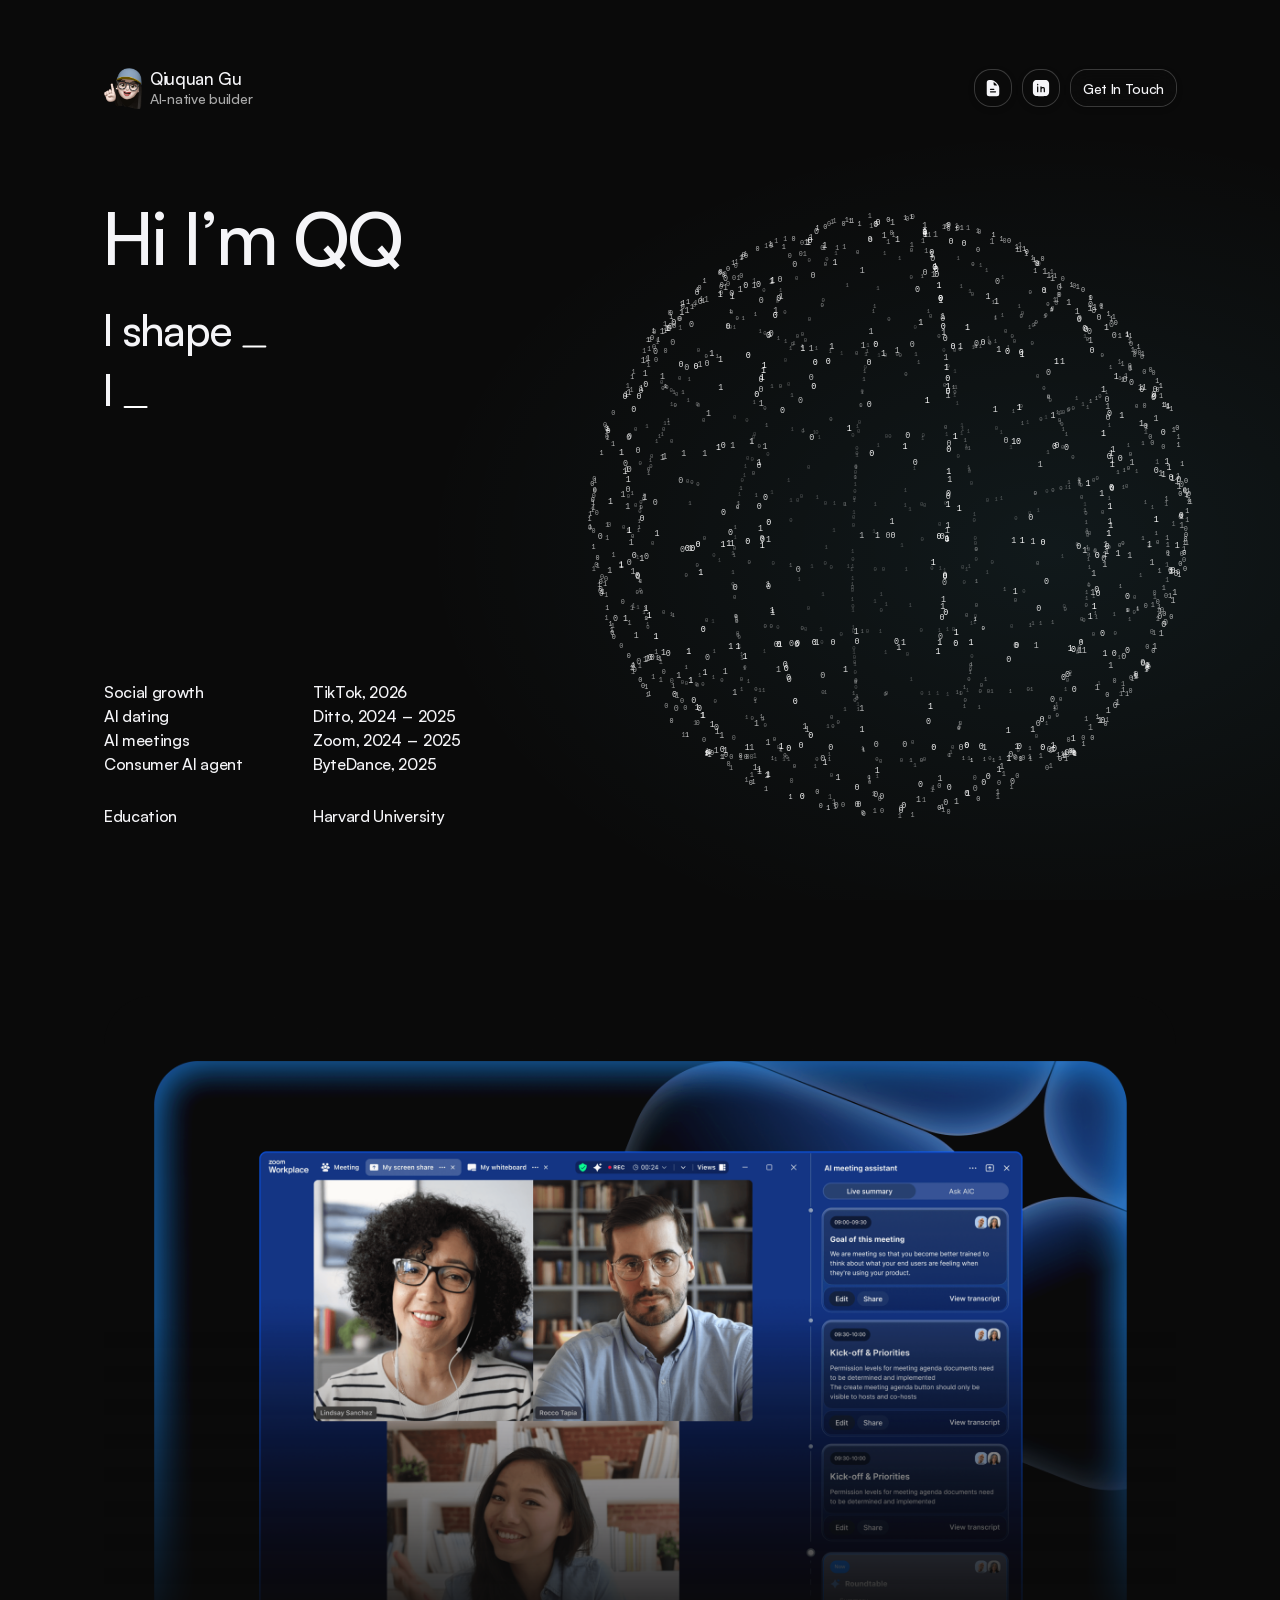
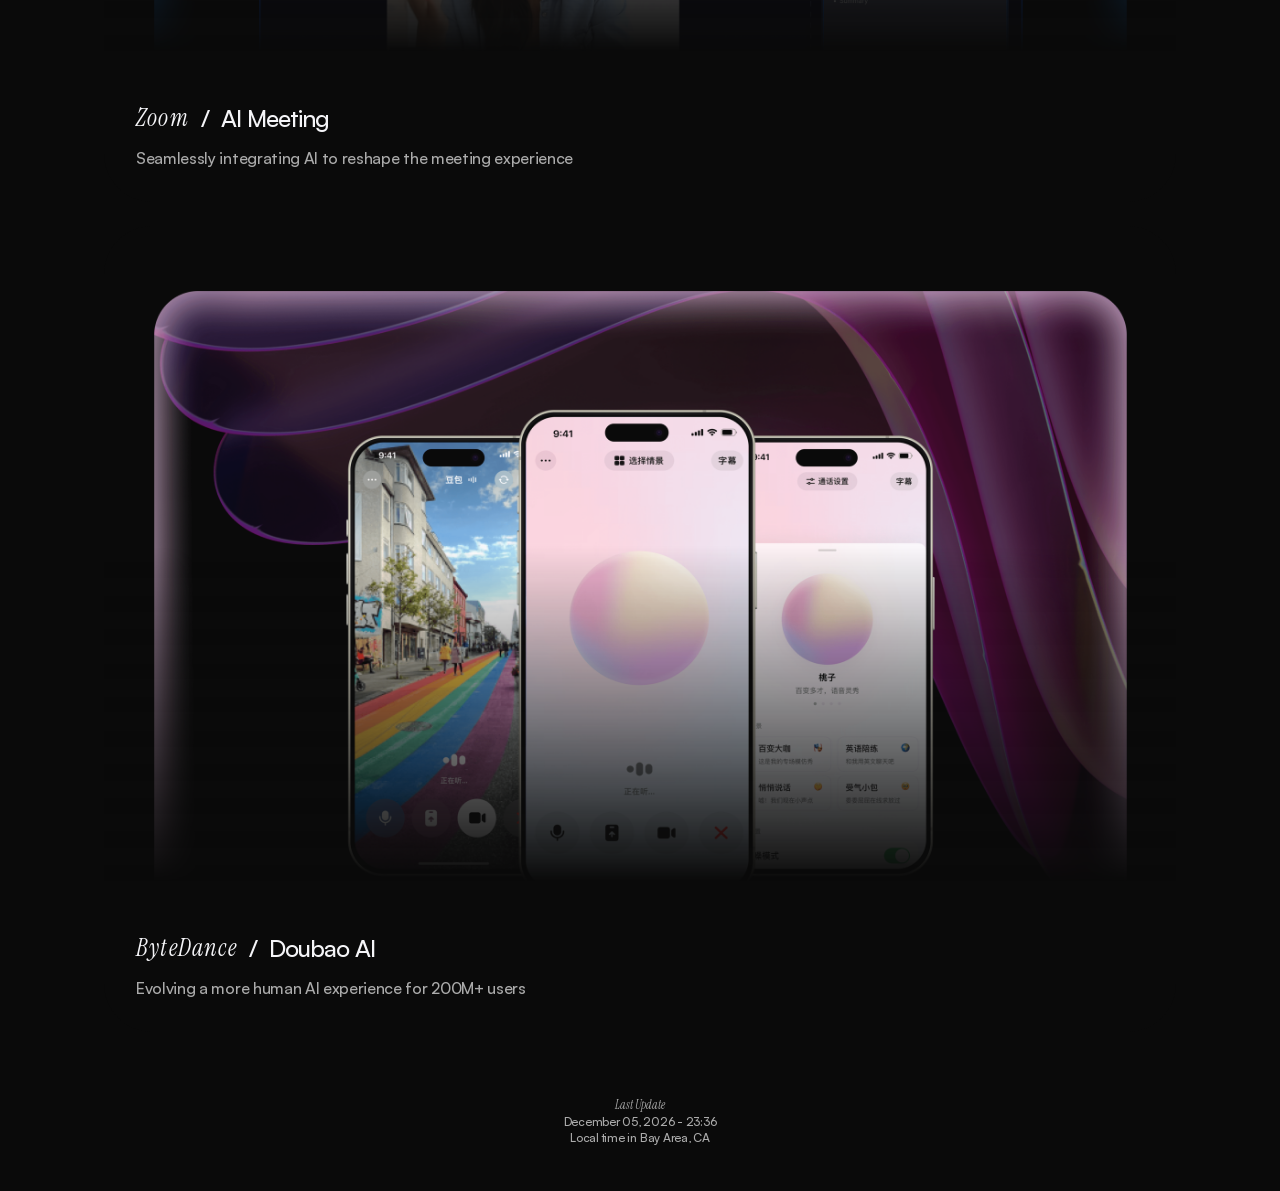
==== qq-site/index.html @ 721def66 "No more clipping of phone/laptop (transparent canvas margin); bigger opening globe Co-Authored-By: C" ====
<!doctype html><html lang="en"><head><title>Qiuquan Gu</title><meta name="description" content="Qiuquan Gu — AI-native builder. I craft the newest AI into daily magic for hundreds of millions."><meta charset="utf-8"><meta name="viewport" content="width=device-width,initial-scale=1"><link rel="icon" href="img/mdKMhH3CBl8XJuPrdQVbPmm9IiA.png"><link rel="apple-touch-icon" href="img/EY8dLnVqoe9I00bJgDA2R6PXsDI.png"><link rel="preconnect" href="https://fonts.googleapis.com"><link rel="preconnect" href="https://fonts.gstatic.com" crossorigin><link href="https://fonts.googleapis.com/css2?family=Instrument+Serif:ital@0;1&display=swap" rel="stylesheet"><link rel="stylesheet" href="style.css"></head>
<body>
<div class="topwrap"><div class="bar topbar"><a class="who" href="index.html" aria-label="Home"><img src="img/qjzRPbwaPRMNQAMFkNFwGqiGV6o.png" alt=""><div><b>Qiuquan Gu</b><span>AI-native builder</span></div></a><div class="btns"><a class="btn" href="https://drive.google.com/file/d/1yN5wLF7jz_wSpwzoeVBxNWKIVXXH-QZU/view?usp=sharing" target="_blank" rel="noopener" aria-label="Resume"><svg viewBox="0 0 24 24"><path d="M7.5 2.25h2.228c1.093 0 2.245.393 3.327.987c1.09.598 2.159 1.428 3.098 2.368s1.767 2.006 2.364 3.092c.591 1.077.983 2.221.983 3.303v6.75a3 3 0 0 1-3 3h-9a3 3 0 0 1-3-3V5.25a3 3 0 0 1 3-3m7.592 4.415a13 13 0 0 0-2.38-1.894q.038.234.038.479V7.5a1.5 1.5 0 0 0 1.5 1.5h2.25q.246 0 .481.038a13 13 0 0 0-1.889-2.373M9 12.75a.75.75 0 0 0 0 1.5h4a.75.75 0 0 0 0-1.5zm0 3a.75.75 0 0 0 0 1.5h6a.75.75 0 0 0 0-1.5z"/></svg></a><a class="btn" href="https://www.linkedin.com/in/qiuquan-gu" target="_blank" rel="noopener" aria-label="LinkedIn"><svg viewBox="0 0 24 24"><path d="M9.367 2.25h5.266c1.092 0 1.958 0 2.655.057c.714.058 1.317.18 1.869.46a4.75 4.75 0 0 1 2.075 2.077c.281.55.403 1.154.461 1.868c.057.697.057 1.563.057 2.655v5.266c0 1.092 0 1.958-.057 2.655c-.058.714-.18 1.317-.46 1.869a4.75 4.75 0 0 1-2.076 2.075c-.552.281-1.155.403-1.869.461c-.697.057-1.563.057-2.655.057H9.367c-1.092 0-1.958 0-2.655-.057c-.714-.058-1.317-.18-1.868-.46a4.75 4.75 0 0 1-2.076-2.076c-.281-.552-.403-1.155-.461-1.869c-.057-.697-.057-1.563-.057-2.655V9.367c0-1.092 0-1.958.057-2.655c.058-.714.18-1.317.46-1.868a4.75 4.75 0 0 1 2.077-2.076c.55-.281 1.154-.403 1.868-.461c.697-.057 1.563-.057 2.655-.057M8.75 7.625a.75.75 0 0 0-1.5 0v.5a.75.75 0 0 0 1.5 0zm0 3.125a.75.75 0 0 0-1.5 0v5.625a.75.75 0 0 0 1.5 0zM12 10a.75.75 0 0 0-.75.75v5.625a.75.75 0 0 0 1.5 0V13.5c0-.377.168-.665.458-.883c.306-.229.743-.367 1.192-.367c.293 0 .435.062.505.11c.066.044.133.12.193.28c.141.374.152.935.152 1.735v2a.75.75 0 0 0 1.5 0v-2.08c0-.686 0-1.523-.248-2.184a2.03 2.03 0 0 0-.756-.994c-.381-.258-.84-.367-1.346-.367c-.56 0-1.14.129-1.65.392v-.392A.75.75 0 0 0 12 10"/></svg></a><a class="btn txt" href="mailto:qiuquan.gu@icloud.com">Get In Touch</a></div></div></div>
<header class="cover" id="top">
  <h1 class="name" id="name" aria-label="Hi I’m QQ. I shape ambiguity. I design with taste. I ship with code.">
    <span class="ln">Hi I’m QQ</span>
    <span class="ln">I shape <span class="ac" data-t="ambiguity" data-l="模糊性|曖昧さ|ambiguïté|모호함|ambigüedad|ambiguità|ambiguidade|belirsizlik|अस्पष्टता"></span></span>
    <span class="ln">I design with <span class="ac" data-t="taste" data-l="品味|センス|goût|취향|gusto|Geschmack|gosto|zevk|रुचि"></span></span>
    <span class="ln">I ship with <span class="ac" data-t="code" data-l="代码|コード|코드|код|código|codice|kod|कोड|โค้ด"></span></span>
  </h1>
  <div class="c-left">
    <div class="cv">
      <div class="cv-k">Social growth</div><a class="row" href="https://www.tiktok.com/" target="_blank" rel="noopener"><span class="mg">TikTok, 2026</span><span class="arrow"><svg viewBox="0 0 24 24"><path d="M7 17 17 7M8 7h9v9"/></svg></span></a>
      <div class="cv-k">AI dating</div><a class="row" href="https://ditt.ai/" target="_blank" rel="noopener"><span class="mg">Ditto, <span class="yr">2024<i>–</i>2025</span></span><span class="arrow"><svg viewBox="0 0 24 24"><path d="M7 17 17 7M8 7h9v9"/></svg></span></a>
      <div class="cv-k">AI meetings</div><a class="row" href="zoom-meeting-lifecycle.html"><span class="mg">Zoom, <span class="yr">2024<i>–</i>2025</span></span><span class="arrow"><svg viewBox="0 0 24 24"><path d="M7 17 17 7M8 7h9v9"/></svg></span></a>
      <div class="cv-k">Consumer AI agent</div><a class="row" href="bytedance-doubao-ai.html"><span class="mg">ByteDance, 2025</span><span class="arrow"><svg viewBox="0 0 24 24"><path d="M7 17 17 7M8 7h9v9"/></svg></span></a>
      <div class="cv-k g">Education</div><a class="row g" href="https://www.harvard.edu/" target="_blank" rel="noopener"><span class="mg">Harvard University</span><span class="arrow"><svg viewBox="0 0 24 24"><path d="M7 17 17 7M8 7h9v9"/></svg></span></a>
    </div>
  </div>
  <div class="c-right bagwrap"><canvas class="bits" id="bits" role="img" aria-label="An open bag drawn from flickering 0s and 1s"></canvas></div>
</header>
<main class="wrap" id="work">

  <a class="proj rv" id="projects" href="zoom-meeting-lifecycle.html"><div class="imgw"><img src="img/cover-zoom.png" alt="Zoom AI Meeting"></div>
    <div class="cap"><div class="title"><span class="serif">Zoom</span><span class="sl">/</span><span class="nm">AI Meeting</span><span class="arrow"><svg viewBox="0 0 24 24"><path d="M7 17 17 7M8 7h9v9"/></svg></span></div><div class="desc">Seamlessly integrating AI to reshape the meeting experience</div></div></a>
  <a class="proj rv" href="bytedance-doubao-ai.html"><div class="imgw"><img src="img/cover-doubao.png" alt="ByteDance Doubao AI"></div>
    <div class="cap"><div class="title"><span class="serif">ByteDance</span><span class="sl">/</span><span class="nm">Doubao AI</span><span class="arrow"><svg viewBox="0 0 24 24"><path d="M7 17 17 7M8 7h9v9"/></svg></span></div><div class="desc">Evolving a more human AI experience for 200M+ users</div></div></a>

  <footer class="stamp"><span class="serif">Last Update</span><span id="ts">October 06, 2026 - 00:00</span><span>Local time in Bay Area, CA</span></footer>
</main>
<script>
(function(){
  var f=new Intl.DateTimeFormat('en-US',{timeZone:'America/Los_Angeles',month:'long',day:'2-digit',year:'numeric',hour:'2-digit',minute:'2-digit',hour12:false});
  function t(){var p={};f.formatToParts(new Date()).forEach(function(x){p[x.type]=x.value});
    document.getElementById('ts').textContent=p.month+' '+p.day+', '+p.year+' - '+(p.hour==='24'?'00':p.hour)+':'+p.minute}
  t();setInterval(t,15000);
  var io=new IntersectionObserver(function(es){es.forEach(function(e){if(e.isIntersecting){e.target.classList.add('in');io.unobserve(e.target)}})},{threshold:.08});
  document.querySelectorAll('.rv').forEach(function(e){io.observe(e)});
})();
</script>
<script>
/* opening: regular text is typed out with a white "_" caret; the three italic words sit in fixed-width slots,
   roll through languages in a cascade (top line first, each on its own rhythm: quick at first, slowing as it nears English) and land
   on English one after another. Nothing around them moves. */
(function(){
  var root=document.getElementById('name');if(!root)return;
  var reduce=matchMedia('(prefers-reduced-motion:reduce)').matches;
  var lines=[].slice.call(root.querySelectorAll('.ln')),seq=[],slots=[],timers=[],raf=0,TOTAL=5000,STEP=500;
  var caret=document.createElement('i');caret.className='caret2';root.appendChild(caret);
  lines.forEach(function(ln){
    [].slice.call(ln.childNodes).forEach(function(n){
      if(n.nodeType===3){
        var f=document.createDocumentFragment();
        n.textContent.split('').forEach(function(c){var s=document.createElement('span');s.className='ch';s.textContent=c;f.appendChild(s);seq.push({k:'ch',el:s,c:c})});
        ln.replaceChild(f,n);
      }else if(n.classList&&n.classList.contains('ac')){
        var aw=document.createElement('span');aw.className='aw';n.appendChild(aw);
        var ph=document.createElement('i');ph.className='caret2 park';root.appendChild(ph);
        var o={k:'ac',el:n,aw:aw,ph:ph,en:n.getAttribute('data-t'),words:n.getAttribute('data-l').split('|')};slots.push(o);seq.push(o);
      }
    });
    seq.push({k:'br'});
  });
  function later(fn,ms){timers.push(setTimeout(fn,ms))}
  /* the slot is as wide as its English word, so the final sentence has normal spacing */
  function sizeSlots(){
    /* nothing sits after a slot on its line, so the slot can be as wide as its widest language: no word needs shrinking */
    root.style.fontSize='';
    function measure(){
      slots.forEach(function(s){
        s.aw.style.transform='none';var m=0;
        [s.en].concat(s.words).forEach(function(w){s.aw.textContent=w;m=Math.max(m,s.aw.scrollWidth)});
        s.aw.textContent=s.en;s.aw.style.opacity=0;s.w=m;s.el.style.width=m+'px';
      });
    }
    measure();
    var worst=0;lines.forEach(function(l){worst=Math.max(worst,l.scrollWidth)});
    if(worst>root.clientWidth){root.style.fontSize=(parseFloat(getComputedStyle(root).fontSize)*root.clientWidth/worst*.98)+'px';measure()}
  }
  /* put each slot's baseline exactly on the baseline of the surrounding text */
  function calibrate(){
    slots.forEach(function(s){
      s.el.style.setProperty('--dy','0px');
      var p1=document.createElement('i'),p2=document.createElement('i');
      [p1,p2].forEach(function(p){p.style.cssText='display:inline-block;width:0;height:0;vertical-align:baseline'});
      s.aw.appendChild(p1);s.el.parentNode.insertBefore(p2,s.el);
      var d=p2.getBoundingClientRect().bottom-p1.getBoundingClientRect().bottom;
      s.el.style.setProperty('--bl',(s.el.getBoundingClientRect().bottom-p1.getBoundingClientRect().bottom)+'px');
      s.aw.removeChild(p1);p2.parentNode.removeChild(p2);
      s.el.style.setProperty('--dy',d+'px');
    });
  }
  function setWord(s,text){
    s.aw.style.transform='none';s.aw.textContent=text;
    var nat=s.aw.scrollWidth,k=Math.min(1,s.w/nat);
    s.aw.style.transform=k<1?'scale('+k+')':'none';
  }
  /* a slot keeps one live word at a time; a swap lifts the new word in from below while the old one drifts up and fades */
  function freshAw(s){
    [].slice.call(s.el.querySelectorAll('.aw')).forEach(function(e){e.remove()});
    var a=document.createElement('span');a.className='aw';s.el.appendChild(a);s.aw=a;return a;
  }
  var EASE='cubic-bezier(.22,1,.36,1)',DIM=.7;
  /* Instrument Serif matches the body font at .97em. Fallback scripts have taller glyphs, so they are drawn a little smaller */
  function scriptScale(t){
    if(/[\u3040-\u30ff\u3400-\u9fff\uac00-\ud7af]/.test(t))return .82;
    if(/[\u0900-\u097f]/.test(t))return .84;
    if(/[\u0e00-\u0e7f]/.test(t))return .84;
    return 1;
  }
  function swap(s,text,gap,final){
    var old=s.aw,nw=document.createElement('span');nw.className='aw';nw.textContent=text;nw.style.fontSize=(.97*scriptScale(text)).toFixed(3)+'em';s.el.appendChild(nw);
    var dur=final?620:Math.max(110,Math.min(320,gap*.85)),tgt=final?1:DIM,rise=final?'.5em':'.38em';
    nw._o=tgt;
    nw.animate([{opacity:0,transform:'translateY('+rise+')',filter:'blur(4px)'},{opacity:tgt,transform:'translateY(0)',filter:'blur(0)'}],{duration:dur,easing:EASE,fill:'forwards'});
    if(old&&old.textContent){
      old.animate([{opacity:old._o||1,transform:'translateY(0)',filter:'blur(0)'},{opacity:0,transform:'translateY(-.38em)',filter:'blur(4px)'}],{duration:dur*.85,easing:EASE,fill:'forwards'}).onfinish=function(){old.remove()};
    }else if(old){old.remove()}
    s.aw=nw;
  }
  /* cascade: each line starts a little after the one above, with its own pace, so the three never tick in unison */
  var CFG=[{off:0,g0:150,g1:540},{off:340,g0:165,g1:570},{off:690,g0:140,g1:610}],NF=8,LAND=620;
  function startCycles(t0){
    slots.forEach(function(s,si){
      s.el.classList.remove('fin');
      var c=CFG[si%CFG.length],t=t0+c.off;
      for(var k=0;k<NF;k++){
        var gap=c.g0+(c.g1-c.g0)*Math.pow(k/(NF-1),1.8);
        later((function(s,w,g){return function(){swap(s,w,g,false)}})(s,s.words[(k+si*3)%s.words.length],gap),t);
        t+=gap;
      }
      later((function(s){return function(){swap(s,s.en,0,true)}})(s),t);
      later((function(s){return function(){s.el.classList.add('fin')}})(s),t+LAND);
    });
  }
  var last=null;
  function place(){
    if(last){
      var r=last.getBoundingClientRect(),b=root.getBoundingClientRect();
      caret.style.opacity=1;
      caret.style.transform='translate('+(r.right-b.left+1)+'px,'+(r.top-b.top+r.height*.80)+'px)';
    }else caret.style.opacity=0;
    raf=requestAnimationFrame(place);
  }
  function park(it){
    if(!last)return;
    var r=last.getBoundingClientRect(),b=root.getBoundingClientRect();
    it.ph.style.transform='translate('+(r.right-b.left+1)+'px,'+(r.top-b.top+r.height*.80)+'px)';
    it.ph.classList.add('show');
    last=null;                                                  /* the moving caret hides: only the parked one stays */
  }
  function reset(){
    timers.forEach(clearTimeout);timers=[];cancelAnimationFrame(raf);last=null;
    seq.forEach(function(it){if(it.k==='ch')it.el.classList.remove('on')});
    slots.forEach(function(s){freshAw(s);s.aw.style.opacity=0;s.el.classList.remove('fin');s.ph.classList.remove('show')});
    caret.style.opacity=0;caret.classList.remove('blink');
  }
  function showAll(){
    seq.forEach(function(it){if(it.k==='ch')it.el.classList.add('on')});
    slots.forEach(function(s){setWord(s,s.en);s.aw.style.opacity=1;s.el.classList.add('fin');s.ph.classList.remove('show')});
  }
  function run(){
    reset();sizeSlots();calibrate();
    if(reduce){showAll();return}
    var t=420;
    seq.forEach(function(it){
      if(it.k==='ch'){
        later((function(it){return function(){it.el.classList.add('on');last=it.el}})(it),t);
        t+=/[,.]/.test(it.c)?120:(it.c===' '?44:46);
      }else if(it.k==='ac'){
        later((function(it){return function(){park(it)}})(it),t);
      }else if(it.k==='br')t+=240;
    });
    raf=requestAnimationFrame(place);
    var tEnd=t-240+30;                                                   /* the pause after the last line is skipped: rolling starts as the last letter lands */
    startCycles(tEnd);
    later(function(){                                                    /* cycling begins: the underscores vanish with it */
      slots.forEach(function(s){s.ph.classList.remove('show')});
      cancelAnimationFrame(raf);caret.classList.remove('blink');caret.style.opacity=0;
    },tEnd);
  }
  var ready=(document.fonts&&document.fonts.ready)?document.fonts.ready:Promise.resolve();
  ready.then(run);
  root.addEventListener('click',run);
  var rt;addEventListener('resize',function(){clearTimeout(rt);rt=setTimeout(function(){
    if(root.querySelector('.ac.fin')||reduce){sizeSlots();calibrate();slots.forEach(function(s){setWord(s,s.en);s.aw.style.opacity=1})}},150)});
})();
/* 0/1 particles: a cube and a tree, morphing into each other through a cloud, forever.
   every number is adjustable from the tuner panel (press T) */
window.BITS=Object.assign({hold:1800,morph:2000,spinCube:140,spinTree:80,size:80,dent:114},window.BITS||{});
(function(){
  var cv=document.getElementById('bits');if(!cv)return;
  var ctx=cv.getContext('2d'),reduce=matchMedia('(prefers-reduced-motion:reduce)').matches;
  var N=1700,padX=0,padY=0,bw=1,bh=1,W=0,H=0,dpr=1,ar=1.2,A,B,C,D,ch,ox,oy,rg,Sp,mx=-999,my=-999,last=0,yaw=0,prev=performance.now(),t0=prev,introDone=false,tIntro=0,spin=0,spin0=0,spinEnd=0,morphInit=false,TB=.42,OM=1.0;
  function rng(seed){return function(){seed|=0;seed=seed+0x6D2B79F5|0;var t=Math.imul(seed^seed>>>15,1|seed);t=t+Math.imul(t^t>>>7,61|t)^t;return((t^t>>>14)>>>0)/4294967296}}
  function build(){
    var r=rng(7),i;A=new Float32Array(N*3);B=new Float32Array(N*3);C=new Float32Array(N*3);D=new Float32Array(N);ch=new Uint8Array(N);ox=new Float32Array(N);oy=new Float32Array(N);
    /* ---- helpers: everything is a list of [x,y,z] points; y is down ---- */
    function rrp(hw,hh,rad,u){            /* a point on the outline of a rounded rectangle, u in 0..1 */
      var w=2*hw-2*rad,h=2*hh-2*rad,q=Math.PI*rad/2,L=2*w+2*h+4*q,d=u*L,x,y,an;
      if(d<w)return [-hw+rad+d,-hh];d-=w;
      if(d<q){an=d/rad;return [hw-rad+Math.sin(an)*rad,-hh+rad-Math.cos(an)*rad]}d-=q;
      if(d<h)return [hw,-hh+rad+d];d-=h;
      if(d<q){an=d/rad;return [hw-rad+Math.cos(an)*rad,hh-rad+Math.sin(an)*rad]}d-=q;
      if(d<w)return [hw-rad-d,hh];d-=w;
      if(d<q){an=d/rad;return [-hw+rad-Math.sin(an)*rad,hh-rad+Math.cos(an)*rad]}d-=q;
      if(d<h)return [-hw,hh-rad-d];d-=h;
      an=d/rad;return [-hw+rad-Math.cos(an)*rad,-hh+rad-Math.sin(an)*rad];
    }
    function mk(){var L=[];return {L:L,
      outline:function(cx,cy,hw,hh,rad,z,n){for(var k=0;k<n;k++){var q=rrp(hw,hh,rad,k/n+(r()-.5)/n*.6);L.push([cx+q[0],cy+q[1],z+(r()-.5)*.006])}},
      fill:function(cx,cy,hw,hh,z,n){for(var k=0;k<n;k++)L.push([cx+(r()*2-1)*hw,cy+(r()*2-1)*hh,z+(r()-.5)*.006])},
      line:function(x0,y0,z0,x1,y1,z1,n){for(var k=0;k<n;k++){var u=k/Math.max(1,n-1)+(r()-.5)*.01;L.push([x0+(x1-x0)*u,y0+(y1-y0)*u,z0+(z1-z0)*u])}},
      ring:function(cx,cy,rad,z,n){for(var k=0;k<n;k++){var an=k/n*6.2832;L.push([cx+Math.cos(an)*rad,cy+Math.sin(an)*rad,z])}}}}
    function pack(L,dst){                  /* exactly N points: trim, or top up by repeating random ones with a little scatter */
      for(var k=0;k<N;k++){var q=L[k<L.length?k:Math.floor(r()*L.length)];var j=k<L.length?0:.012;
        dst[k*3]=q[0]+(r()-.5)*j;dst[k*3+1]=q[1]+(r()-.5)*j;dst[k*3+2]=q[2]+(r()-.5)*j}
    }
    /* ---- phone: slim body, screen with an island, app icons and a home bar; camera module on the back ---- */
    var P=mk(),pw=.44,ph=.98,pt=.05;
    P.outline(0,0,pw,ph,.12,pt,300);P.outline(0,0,pw,ph,.12,-pt,200);
    for(var k0=0;k0<110;k0++){var qq=rrp(pw,ph,.12,r());P.L.push([qq[0],qq[1],(r()*2-1)*pt])}        /* the thin side */
    P.outline(0,0,pw-.035,ph-.035,.09,pt,160);                                                         /* screen edge */
    P.outline(0,-ph+.1,.075,.022,.02,pt,40);                                                           /* island */
    P.line(-.13,ph-.075,pt,.13,ph-.075,pt,36);                                                         /* home bar */
    for(var cx=0;cx<4;cx++)for(var cy=0;cy<5;cy++){P.outline(-.27+cx*.18,-.52+cy*.22,.062,.062,.02,pt,14)}   /* icons */
    P.line(-.34,-ph+.2,pt,-.2,-ph+.2,pt,14);P.line(.2,-ph+.2,pt,.34,-ph+.2,pt,14);                   /* status bar */
    P.fill(0,.02,pw-.05,ph-.12,pt,150);
    P.outline(-.2,-ph+.25,.17,.17,.05,-pt,50);P.ring(-.26,-ph+.18,.06,-pt,22);P.ring(-.26,-ph+.34,.06,-pt,22);P.ring(-.12,-ph+.26,.045,-pt,18);   /* camera module */
    P.ring(0,-.05,.1,-pt,34);P.fill(0,.1,pw-.06,ph-.12,-pt,120);
    pack(P.L,A);
    (function(){var R=-.36,Pt=.3,cR=Math.cos(R),sR=Math.sin(R),cP=Math.cos(Pt),sP=Math.sin(Pt),K=1.07;
      for(var k=0;k<N;k++){var x=A[k*3],y=A[k*3+1],z=A[k*3+2],x1=x*cR-y*sR,y1=x*sR+y*cR,y2=y1*cP-z*sP,z2=y1*sP+z*cP;A[k*3]=x1*K;A[k*3+1]=y2*K;A[k*3+2]=z2*K}})();
    /* ---- laptop: thick deck with a key grid and trackpad, a hinge, and a lid tipped back just past upright (so screen and keys read together) ---- */
    var T=mk(),lw=.78,ld=.54,yb=.30,dT=.05,tl=.5,hs=.92,vy=-Math.cos(tl),vz=-Math.sin(tl),ny=-Math.sin(tl),nz=Math.cos(tl);
    function dk(x,z,y){return [x,(y===undefined?yb:y),z]}
    function scr(u,v,off){off=off||0;return [u,yb+vy*v+ny*off,-ld+vz*v+nz*off]}                         /* u across, v up the lid, off out of the face */
    var q1,k1;
    for(k1=0;k1<220;k1++){q1=rrp(lw,ld,.06,k1/220);T.L.push(dk(q1[0],q1[1]))}                          /* deck top edge */
    for(k1=0;k1<90;k1++){q1=rrp(lw,ld,.06,k1/90);T.L.push(dk(q1[0],q1[1],yb+dT))}                       /* deck bottom edge */
    for(k1=0;k1<70;k1++){q1=rrp(lw,ld,.06,r());T.L.push(dk(q1[0],q1[1],yb+r()*dT))}                     /* deck sides */
    for(k1=0;k1<12;k1++){var an=Math.PI*k1/11;T.L.push(dk(Math.cos(an)*.08,ld-Math.sin(an)*.04))}      /* thumb notch */
    for(k1=0;k1<90;k1++){q1=rrp(lw-.07,.3,.02,k1/90);T.L.push(dk(q1[0],-.1+q1[1]-.0))}                  /* keyboard well */
    var cols=12,pitch=(2*(lw-.12))/(cols-1);
    for(var row=0;row<5;row++)for(var col=0;col<cols;col++){
      var kx=-(lw-.12)+col*pitch,kz=-.34+row*.12,hw=pitch*.4,hz=.04;
      T.L.push(dk(kx-hw,kz-hz),dk(kx+hw,kz-hz),dk(kx+hw,kz+hz),dk(kx-hw,kz+hz));                       /* each key: four corners */
    }
    for(var bk=0;bk<5;bk++){var bx=bk<2?-(lw-.12)+bk*pitch:(bk<3?-.0:(lw-.12)-(4-bk)*pitch),hw2=bk===2?.3:pitch*.4;
      if(bk===2){for(var sp=0;sp<14;sp++){T.L.push(dk(-.3+.6*sp/13,.26-.04),dk(-.3+.6*sp/13,.26+.04))}continue}
      T.L.push(dk(bx-hw2,.26-.04),dk(bx+hw2,.26-.04),dk(bx+hw2,.26+.04),dk(bx-hw2,.26+.04))}
    for(k1=0;k1<40;k1++){q1=rrp(.2,.07,.02,k1/40);T.L.push(dk(q1[0],.4+q1[1]*.8))}                      /* trackpad */
    for(k1=0;k1<40;k1++){T.L.push(dk(-lw*.6+1.2*lw*k1/39,-ld+.01,yb-.012))}                              /* hinge */
    for(k1=0;k1<230;k1++){q1=rrp(lw,hs/2,.05,k1/230);T.L.push(scr(q1[0],hs/2+q1[1]))}                  /* lid edge */
    for(k1=0;k1<140;k1++){q1=rrp(lw-.065,hs/2-.07,.03,k1/140);T.L.push(scr(q1[0],hs/2+q1[1]))}          /* display */
    for(k1=0;k1<70;k1++){q1=rrp(lw,hs/2,.05,r());T.L.push(scr(q1[0],hs/2+q1[1],-r()*.03))}              /* lid thickness */
    T.L.push(scr(0,hs-.035),scr(.012,hs-.035),scr(-.012,hs-.035));                                       /* camera */
    for(var ln=0;ln<8;ln++){var y0=.2+ln*.075,x00=-lw+.15+(ln%3)*.06,len=.28+((ln*53)%7)/7*.5,n0=Math.max(8,Math.round(len*20));
      for(var q0=0;q0<n0;q0++)T.L.push(scr(x00+len*q0/(n0-1),y0))}                                       /* code lines */
    for(k1=0;k1<20;k1++)T.L.push(scr(-lw+.08+(2*lw-.16)*k1/19,hs-.1));                                    /* menu bar */
    for(var dc=0;dc<6;dc++){var dx=-.2+dc*.08;T.L.push(scr(dx-.025,.1),scr(dx+.025,.1),scr(dx+.025,.14),scr(dx-.025,.14))}   /* dock */
    for(k1=0;k1<40;k1++){q1=rrp(.28,.17,.02,k1/40);T.L.push(scr(.3+q1[0]*.8,hs*.52+q1[1]))}              /* a window on the screen */
    for(k1=0;k1<70;k1++)T.L.push(scr((r()*2-1)*(lw-.09),.06+r()*(hs-.18)));
    pack(T.L,B);
    for(var kb=0;kb<N*3;kb++)B[kb]*=1.2;
    /* ---- cloud, used between shapes ---- */
    for(i=0;i<N;i++){var a2=r()*6.283,b2=Math.acos(2*r()-1),r2=.7*Math.cbrt(r());C[i*3]=Math.sin(b2)*Math.cos(a2)*r2;C[i*3+1]=Math.cos(b2)*r2-.05;C[i*3+2]=Math.sin(b2)*Math.sin(a2)*r2;D[i]=r();ch[i]=r()<.5?1:0}
    /* ---- the intro globe: meridians, parallels and a scattered shell; each ball point is paired with the phone point of the same
            height rank, so the ball flattens and stretches into the phone ---- */
    var RB=1.04,PAR=[-.8,-.5333,-.2667,0,.2667,.5333,.8],MER=6.2832/12,G=[];
    for(i=0;i<N;i++){
      var ph0=r()*6.2832,cy0=2*r()-1,rb=RB*(1+(r()-.5)*.012);
      if(i%10<4){ph0=Math.floor(r()*12)*MER}
      else if(i%10<7){cy0=PAR[Math.floor(r()*7)]}
      var sy0=Math.sqrt(Math.max(0,1-cy0*cy0));G.push([rb*sy0*Math.cos(ph0),rb*cy0,rb*sy0*Math.sin(ph0)]);
    }
    var ia=[],ig=[];for(i=0;i<N;i++){ia.push(i);ig.push(i)}
    ia.sort(function(m,n){return (A[m*3+1]*10+A[m*3])-(A[n*3+1]*10+A[n*3])});
    ig.sort(function(m,n){return (G[m][1]*10+G[m][0])-(G[n][1]*10+G[n][0])});
    Sp=new Float32Array(N*3);
    for(i=0;i<N;i++){var gi=ig[i],pi2=ia[i];Sp[pi2*3]=G[gi][0];Sp[pi2*3+1]=G[gi][1];Sp[pi2*3+2]=G[gi][2]}
  }
  function size(){
    dpr=Math.min(2,window.devicePixelRatio||1);W=Math.max(200,cv.clientWidth);H=Math.max(200,cv.clientHeight);
    var cs=getComputedStyle(cv.parentNode);padX=parseFloat(cs.getPropertyValue('--padx'))||0;padY=parseFloat(cs.getPropertyValue('--pady'))||0;
    bw=Math.max(160,W-2*padX);bh=Math.max(160,H-2*padY);ar=bh/bw;
    cv.width=Math.round(W*dpr);cv.height=Math.round(H*dpr);build();render(performance.now());
  }
  function ease(x){return x<.5?2*x*x:1-Math.pow(-2*x+2,2)/2}
  /* where we are in the loop: s = 0 cube, 1 tree, m = morph progress (0 = settled) */
  function phase(now){
    if(reduce)return {from:0,to:0,m:0};
    if(!introDone){
      /* wait for all three italic words on the left to land on English */
      if(document.querySelectorAll('#name .ac.fin').length>=3&&now-t0>1200){introDone=true;tIntro=now}
      else return {intro:true,m:0};
    }
    var B_=window.BITS,HOLD_A=B_.hold,HOLD_B=B_.hold,MORPH=B_.morph;
    if(now<tIntro+MORPH)return {intro:true,m:(now-tIntro)/MORPH};
    var T=HOLD_A+MORPH+HOLD_B+MORPH,e=(now-tIntro-MORPH)%T;
    if(e<HOLD_A)return {from:0,to:0,m:0};
    if(e<HOLD_A+MORPH)return {from:0,to:1,m:(e-HOLD_A)/MORPH};
    if(e<HOLD_A+MORPH+HOLD_B)return {from:1,to:1,m:0};
    return {from:1,to:0,m:(e-HOLD_A-MORPH-HOLD_B)/MORPH};
  }
  var BK=7,SZ=3;
  function render(now){
    var dt=Math.min(.05,(now-prev)/1000);prev=now;var ph=phase(now),m=ph.m,S=bw/2*.98,cx=W/2,cy=H/2,lapW=ph.intro?0:(ph.from===ph.to?(ph.to?1:0):(ph.to?ease(m):1-ease(m))),tilt=.2+.3*lapW,ct=Math.cos(tilt),st=Math.sin(tilt);
    var BQ=window.BITS,vc=BQ.spinCube/100,vt=BQ.spinTree/100,sp=ph.intro?(.9+(vc-.9)*ease(m)):(ph.from===ph.to?(ph.from?vt:vc):vc+(vt-vc)*(ph.to?ease(m):1-ease(m)));
    if(!reduce&&!ph.intro)yaw+=dt*sp;
    var yawE=Math.sin(yaw)*(.95-.72*lapW),cy2=Math.cos(yawE),sy=Math.sin(yawE);
    ctx.setTransform(dpr,0,0,dpr,0,0);ctx.clearRect(0,0,W,H);ctx.textBaseline='middle';ctx.textAlign='center';
    var buckets=[];for(var q=0;q<BK*SZ;q++)buckets.push([]);
    var src=ph.from?B:A,dst=ph.to?B:A,introPhi=0,introBeta=0;
    if(ph.intro){
      if(m<=0){if(!reduce)spin+=dt*OM;introPhi=spin;introBeta=TB;morphInit=false}
      else{
        /* spin slows and lands on a whole turn exactly as the cube forms; the tilt eases to upright */
        if(!morphInit){morphInit=true;spin0=spin;spinEnd=Math.ceil((spin0+OM*(window.BITS.morph/1000)/3)/6.2832)*6.2832}
        introPhi=spin0+(spinEnd-spin0)*(1-Math.pow(1-m,3));introBeta=TB*(1-ease(m));
      }
    }
    function proj(x,y,z,i,isR){
      var cT=ct,sT=st;
      var x1=x*cy2+z*sy,z1=-x*sy+z*cy2,y2=y*cT+z1*sT,z2=-y*sT+z1*cT,f=1/(1-z2*.22),px=cx+x1*f*S,py=cy+y2*f*S;
      /* the pointer pushes particles away, so the shape dents under it */
      var dx=px-mx,dy=py-my,d=Math.hypot(dx,dy),R=80,tx=0,ty=0;
      if(d<R&&d>.01){var k=(1-d/R);k*=k*window.BITS.dent;tx=dx/d*k;ty=dy/d*k}
      if(!isR){ox[i]+=(tx-ox[i])*.18;oy[i]+=(ty-oy[i])*.18;px+=ox[i];py+=oy[i]}else{px+=tx;py+=ty}
      return [px,py,z2,f];
    }
    for(var i=0;i<N;i++){
      var x,y,z,i3=i*3;
      if(ph.intro){
        var v0=0;
        if(m>0){var dly=(Sp[i3+1]/1.04+1)/2;v0=ease(Math.min(1,Math.max(0,m*1.18-.18*dly)))}
        var bx=Sp[i3]+(A[i3]-Sp[i3])*v0,by=Sp[i3+1]+(A[i3+1]-Sp[i3+1])*v0,bz=Sp[i3+2]+(A[i3+2]-Sp[i3+2])*v0;
        var cp=Math.cos(introPhi),sp2=Math.sin(introPhi),bx2=bx*cp+bz*sp2,bz2=-bx*sp2+bz*cp,cb=Math.cos(introBeta),sb=Math.sin(introBeta);
        x=bx2;y=by*cb-bz2*sb;z=by*sb+bz2*cb;
      }
      else if(m<=0||ph.from===ph.to){x=dst[i3];y=dst[i3+1];z=dst[i3+2]}
      else{
        var u=Math.min(1,Math.max(0,(m*1.35-D[i]*.35))),v=ease(u);
        if(v<.5){var w=ease(v*2);x=src[i3]+(C[i3]-src[i3])*w;y=src[i3+1]+(C[i3+1]-src[i3+1])*w;z=src[i3+2]+(C[i3+2]-src[i3+2])*w}
        else{var w2=ease(v*2-1);x=C[i3]+(dst[i3]-C[i3])*w2;y=C[i3+1]+(dst[i3+1]-C[i3+1])*w2;z=C[i3+2]+(dst[i3+2]-C[i3+2])*w2}
        var sw=Math.sin(Math.PI*v)*1.1*(1-D[i]*.5),cs=Math.cos(sw),sn=Math.sin(sw),xx=x*cs+z*sn;z=-x*sn+z*cs;x=xx;
      }
      var P=proj(x,y,z,i,false);
      if(P[0]<-6||P[0]>W+6||P[1]<-6||P[1]>H+6)continue;
      if(!reduce&&Math.random()<.04)ch[i]^=1;
      var depth=Math.min(1,Math.max(0,(P[2]+1)/2)),a=.28+.72*depth;a*=.65+.35*Math.random();
      if(!reduce&&Math.random()<.004)a=1;
      var ai=Math.min(BK-1,Math.floor(a*BK)),si=P[3]<.95?0:(P[3]<1.1?1:2);
      buckets[si*BK+ai].push(P[0],P[1],ch[i]);
    }
    var sizes=[7,8.5,10.5].map(function(z){return z*window.BITS.size/100});
    for(var si2=0;si2<SZ;si2++){
      ctx.font='500 '+sizes[si2]+'px ui-monospace,SFMono-Regular,Menlo,Consolas,monospace';
      for(var q2=0;q2<BK;q2++){var arr=buckets[si2*BK+q2];if(!arr.length)continue;
        ctx.fillStyle='rgba(255,255,255,'+((q2+1)/BK).toFixed(2)+')';
        for(var n=0;n<arr.length;n+=3)ctx.fillText(arr[n+2],arr[n],arr[n+1]);}
    }
  }
  function frame(now){if(now-last>30){last=now;render(now)}requestAnimationFrame(frame)}
  cv.parentNode.addEventListener('pointermove',function(e){var r=cv.getBoundingClientRect();mx=e.clientX-r.left;my=e.clientY-r.top});
  cv.parentNode.addEventListener('pointerleave',function(){mx=my=-999});
  var rt;new ResizeObserver(function(){clearTimeout(rt);rt=setTimeout(size,80)}).observe(cv);
  size();if(!reduce)requestAnimationFrame(frame);
})();
</script>
<script>try{history.scrollRestoration="manual"}catch(e){}</script><!-- tuner: press T (or add #tune to the address). remove this block before launch -->
<script>
(function(){
  var SPEC=[
    ['Phone and laptop','BITS',[['hold','Hold each shape','ms',800,8000,100],['morph','Change time','ms',600,5000,100],['spinCube','Phone sway speed','',0,150,5],['spinTree','Laptop sway speed','',0,150,5],['size','Digit size','%',60,180,5],['dent','Pointer dent','px',0,120,2]]]
  ];
  var DEF=JSON.parse(JSON.stringify({BITS:window.BITS}));
  var panel=null;
  function css(){var st=document.createElement('style');st.textContent=
    '.tuner{position:fixed;right:12px;bottom:12px;width:290px;max-height:82vh;overflow:auto;z-index:100;background:rgba(14,14,17,.94);-webkit-backdrop-filter:blur(14px);backdrop-filter:blur(14px);border:1px solid rgba(255,255,255,.14);border-radius:16px;padding:14px 16px 16px;font:500 13px/1.4 Satoshi,system-ui,sans-serif;color:#f5f5f8}'+
    '.tuner h3{font-size:11px;letter-spacing:.08em;text-transform:uppercase;color:#9a9a9a;font-weight:500;margin:14px 0 6px}.tuner h3:first-of-type{margin-top:6px}'+
    '.tuner .tr{display:grid;grid-template-columns:96px 1fr 56px;gap:8px;align-items:center;margin:6px 0}.tuner .tr label{color:#9a9a9a}.tuner .tr output{text-align:right;font-size:12px}.tuner input[type=range]{width:100%}'+
    '.tuner .tb{display:flex;gap:8px;align-items:center;justify-content:space-between}.tuner button{font:inherit;color:#f5f5f8;background:#1c1c20;border:1px solid rgba(255,255,255,.16);border-radius:10px;padding:6px 11px;cursor:pointer}.tuner button:hover{border-color:rgba(255,255,255,.4)}'+
    '.tuner textarea{width:100%;height:96px;margin-top:10px;background:#0a0a0a;color:#bfe;border:1px solid rgba(255,255,255,.12);border-radius:8px;padding:8px;font:11px/1.4 ui-monospace,Menlo,monospace;resize:vertical}'+
    '@media(max-width:600px){.tuner{left:12px;width:auto}}';document.head.appendChild(st)}
  function dump(){var o={BITS:window.BITS};var t=panel.querySelector('textarea');t.value=JSON.stringify(o,null,1)}
  function build(){
    css();panel=document.createElement('div');panel.className='tuner';
    var h='<div class="tb"><b>Tuner</b><span><button data-a="reset">Reset</button> <button data-a="close">Close</button></span></div>';
    SPEC.forEach(function(g){h+='<h3>'+g[0]+'</h3>';g[2].forEach(function(r){
      h+='<div class="tr"><label>'+r[1]+'</label><input type="range" data-g="'+g[1]+'" data-k="'+r[0]+'" min="'+r[3]+'" max="'+r[4]+'" step="'+r[5]+'"><output data-u="'+r[2]+'"></output></div>'})});
    h+='<div class="tb" style="margin-top:12px"><button data-a="copy">Copy settings</button><span style="color:#9a9a9a;font-size:12px">press T to hide</span></div><textarea readonly></textarea>';
    panel.innerHTML=h;document.body.appendChild(panel);
    function show(inp){var v=window[inp.dataset.g][inp.dataset.k];inp.value=v;var o=inp.parentNode.querySelector('output');o.textContent=v+o.dataset.u}
    [].forEach.call(panel.querySelectorAll('input[type=range]'),function(inp){show(inp);inp.addEventListener('input',function(){window[inp.dataset.g][inp.dataset.k]=parseFloat(inp.value);show(inp);dump()})});
    panel.addEventListener('click',function(e){var a=e.target.dataset&&e.target.dataset.a;if(!a)return;
      if(a==='close')toggle(false);
      if(a==='reset'){Object.keys(DEF).forEach(function(g){Object.assign(window[g],DEF[g])});[].forEach.call(panel.querySelectorAll('input[type=range]'),show);dump()}
      if(a==='copy'){var t=panel.querySelector('textarea');t.select();try{(navigator.clipboard?navigator.clipboard.writeText(t.value):Promise.reject()).then(function(){e.target.textContent='Copied ✓'},function(){document.execCommand('copy');e.target.textContent='Copied ✓'})}catch(x){document.execCommand('copy');e.target.textContent='Copied ✓'}setTimeout(function(){e.target.textContent='Copy settings'},1500)}});
    dump();
  }
  function toggle(on){if(!panel){if(on===false)return;build();return}panel.style.display=(on===undefined?panel.style.display==='none':on)?'':'none'}
  addEventListener('keydown',function(e){if(e.key!=='t'&&e.key!=='T')return;if(e.metaKey||e.ctrlKey||e.altKey)return;var tg=e.target&&e.target.tagName;if(tg==='INPUT'||tg==='TEXTAREA'||tg==='SELECT')return;toggle()});
  if(location.hash==='#tune')build();
})();
</script>
</body></html>
---- qq-site/style.css ----
@property --m1{syntax:"<percentage>";inherits:false;initial-value:38%}
@property --m2{syntax:"<percentage>";inherits:false;initial-value:78%}
@font-face{font-family:"Satoshi";src:url(fonts/satoshi-500.woff2) format("woff2");font-weight:400 600;font-display:swap}
@font-face{font-family:"Satoshi";src:url(fonts/satoshi-700.woff2) format("woff2");font-weight:700;font-display:swap}
:root{--bg:#0a0a0a;--card:#0d0d0d;--text:#f5f5f8;--muted:#ababab;--dim:#999;--line:rgba(255,255,255,.1);
--sans:"Satoshi",system-ui,-apple-system,sans-serif;--serif:"Instrument Serif",Georgia,serif}
*{box-sizing:border-box;margin:0;padding:0}
html{background:var(--bg);-webkit-font-smoothing:antialiased}
body{background:var(--bg);color:var(--text);font-family:var(--sans);font-weight:500;font-size:16px;line-height:1.5;letter-spacing:-.02em;min-height:100vh}
a{color:inherit;text-decoration:none}
img,video{display:block;max-width:100%}
.serif{font-family:var(--serif);font-style:italic;font-weight:400;letter-spacing:normal}

/* ---------- home ---------- */
.wrap{max-width:1072px;margin:0 auto;padding:64px 0 0}
.hero{display:grid;grid-template-columns:707fr 341fr;gap:24px;align-items:start}
.card{background:var(--card);border-radius:48px;border:1px solid rgba(255,255,255,.07);position:relative;overflow:hidden}
.intro{padding:48px;height:357px}
.top{display:flex;align-items:center;justify-content:space-between;height:40px}
.who{display:flex;align-items:center;gap:8px}
.who img{width:38px;height:auto}
.who b{display:block;font-weight:500;font-size:17px;line-height:18.7px;letter-spacing:-.02em}
.who span{display:block;font-size:14px;line-height:15.4px;color:var(--muted);letter-spacing:-.02em;margin-top:2px}
.btns{display:flex;gap:12px}
.btn{height:36px;min-width:36px;border-radius:12px;border:0;display:flex;align-items:center;justify-content:center;font-size:14px;padding:0;
box-shadow:0 4px 10px -2px rgba(0,0,0,.1),0 2px 2px -1px rgba(0,0,0,.1),0 0 0 1px rgba(255,255,255,.1);transition:box-shadow .35s cubic-bezier(.3,.7,.3,1)}
.btn.txt{padding:0 12px;width:103px;border-radius:10px;background:rgba(13,13,13,.5);-webkit-backdrop-filter:blur(10px);backdrop-filter:blur(10px)}
.btn:hover{box-shadow:0 4px 10px -2px rgba(0,0,0,.05),0 2px 2px -1px rgba(0,0,0,.1),0 0 0 4px rgba(255,255,255,.1)}
.btn svg{width:20px;height:20px;fill:var(--text)}
h1{font-weight:500;font-size:42px;line-height:46.2px;letter-spacing:-.04em;margin-top:33px}
h1 .serif{font-size:42px}
.sub{color:var(--muted);margin-top:23px;line-height:24px}
.me{height:329px;display:flex;align-items:center;justify-content:center;background:linear-gradient(155deg,#242424 0%,#141414 35%,#0b0b0b 70%)}
.me img{width:187px;position:relative;z-index:2}
.star{position:absolute;height:1px;width:140px;background:linear-gradient(90deg,transparent,#fff);transform:rotate(25deg);transform-origin:right center;opacity:0;animation:shoot 6s linear infinite;z-index:1}
.star:after{content:"";position:absolute;right:0;top:-1px;width:3px;height:3px;border-radius:50%;background:#fff;box-shadow:0 0 6px 2px rgba(255,255,255,.6)}
.s1{left:8%;top:12%;animation-delay:.5s}.s2{left:30%;top:2%;animation-delay:3s;width:90px}.s3{left:2%;top:46%;animation-delay:4.6s;width:110px}
@keyframes shoot{0%{opacity:0;transform:translate(-40px,-18px) rotate(25deg)}8%{opacity:.9}30%{opacity:0;transform:translate(120px,56px) rotate(25deg)}100%{opacity:0}}

.work{display:grid;grid-template-columns:289px 1fr;margin-top:32px}
.work .col{padding:24px 24px}
.work .col:first-child{padding-left:48px}
.work .lbl{color:var(--muted);line-height:24px;margin-bottom:16px}
.logos{display:flex;gap:24px;flex-wrap:wrap}
.logos a{height:36px;border-radius:12px;display:block;border:1px solid var(--line);overflow:visible;transition:box-shadow .35s cubic-bezier(.3,.7,.3,1)}
.logos a:hover{box-shadow:0 4px 10px -2px rgba(0,0,0,.25),0 2px 2px -1px rgba(0,0,0,.25),0 0 0 2px rgba(255,255,255,.1)}
.logos img{height:100%;width:auto;border-radius:11px}

.proj{display:block;margin-top:32px;border-radius:48px;overflow:hidden;position:relative;aspect-ratio:1072/806;background:#000}
.proj+.proj{margin-top:24px}
.proj{background:var(--card)}
.imgw{position:absolute;left:0;top:0;width:100%;height:104.4%;-webkit-mask-image:linear-gradient(#000 var(--m1),rgba(0,0,0,0) var(--m2));mask-image:linear-gradient(#000 var(--m1),rgba(0,0,0,0) var(--m2));transition:transform .6s cubic-bezier(.3,.7,.3,1),--m1 .6s cubic-bezier(.3,.7,.3,1),--m2 .6s cubic-bezier(.3,.7,.3,1);will-change:transform}
.imgw img{width:100%;height:100%;object-fit:cover}
.proj:hover .imgw{transform:scale(1.07);--m1:38%;--m2:82%}
.proj .cap{position:absolute;left:32px;right:32px;bottom:32px}
.title{display:flex;align-items:center;gap:12px;font-size:24px;line-height:26.4px;margin-bottom:9px}
.title .serif{font-size:24px;letter-spacing:.05em}
.title .sl{letter-spacing:-.04em}
.title .nm{letter-spacing:-.04em}
.arrow{width:28px;height:28px;display:flex;align-items:center;justify-content:center;opacity:0;transition:opacity .35s ease}
.arrow svg{width:20px;height:20px;fill:none;stroke:#fff;stroke-width:2;stroke-linecap:round;stroke-linejoin:round}
.proj:hover .arrow{opacity:1}
.desc{color:var(--muted);line-height:24px}

footer.stamp{text-align:center;padding:64px 0 44px;font-size:12px;line-height:16.8px;color:var(--muted);letter-spacing:-.02em}
footer.stamp .serif{font-size:12px;line-height:18px;display:block}
footer.stamp span{display:block}

/* ---------- detail pages ---------- */
.back{position:fixed;z-index:50;left:max(24px,calc(50% - 576px));top:61px;display:flex;align-items:center;gap:4px;font-size:16px;line-height:28px}
.back{gap:0;transition:opacity .3s ease}
.back svg{flex:none;order:1;width:0;height:1.43em;margin-left:0;fill:none;stroke:var(--text);stroke-width:2;stroke-linecap:round;stroke-linejoin:round;opacity:0;overflow:hidden;transition:width .3s ease,margin-left .3s ease,opacity .3s ease}
.back span{color:rgba(245,245,248,.5);transition:color .3s ease}
.back.ov:not(:hover){opacity:0}
.back:hover svg{width:1.43em;margin-left:.5em;opacity:1}
.back:hover span{color:var(--text)}
.d{position:relative;max-width:1200px;margin:0 auto;padding:0 24px}
.d-hero{padding-top:138px}
.d-hero img{width:100%;max-width:1016px;margin:0 auto}
.d-title{margin-top:63px;font-size:48px;line-height:50.4px;letter-spacing:-.04em;display:flex;gap:12px;align-items:baseline;flex-wrap:wrap}
.d-title .serif{font-size:47px;line-height:49px;letter-spacing:.02em}
.lead{margin-top:48px;font-size:24px;line-height:36px;color:var(--muted)}
.hl{font-family:var(--serif);font-style:italic;font-weight:400;color:var(--text);letter-spacing:normal}
.lead b,.p b{font-weight:700}
.lead b.w,.p b.w{color:var(--text)}
.meta{display:flex;gap:90px;margin-top:40px;line-height:28px}
.meta>div{display:flex;gap:16px}
.meta .k{color:var(--dim)}
.meta .v{color:var(--text)}
.sec{display:grid;grid-template-columns:96px 1fr;gap:0;margin-top:96px}
.sec .k{color:var(--dim);line-height:28px}
.sec h2{font-weight:500;font-size:32px;line-height:40px;letter-spacing:-.04em}
.sec h2 b{font-weight:700}
.p{font-size:24px;line-height:36px;color:var(--muted);margin-top:24px}
.p+.p{margin-top:24px}
.media{margin-top:96px}
.media video,.media img{width:100%;height:auto;border-radius:0}
.feat{display:grid;grid-template-columns:1fr 1fr;gap:48px;align-items:center;margin-top:96px}
.feat.rev .t{order:2}
.feat .t{max-width:430px}
.feat .t .serif{font-size:32px;line-height:40px;display:block;color:var(--text)}
.feat .t h3{font-weight:500;font-size:32px;line-height:40px;letter-spacing:-.04em}
.feat .t .p{margin-top:24px}
.feat video,.feat img{width:100%;height:auto}
.stack{position:relative;width:min(500px,100%);margin-top:48px;min-width:0}
.stack ul{position:relative;display:block;width:100%;height:0;padding:0 0 56.2% 0;margin:0;list-style:none}
.stack li{position:absolute;top:0;right:0;bottom:0;left:0;height:100%;border-radius:14px;overflow:hidden;transform-origin:50% 0;
transform:translateY(calc(var(--k,0)*-5%)) scale(calc(1 - var(--k,0)*.06));
transition:transform .45s cubic-bezier(.3,.7,.3,1);box-shadow:0 8px 24px rgba(0,0,0,.45);touch-action:pan-y;user-select:none;-webkit-user-select:none}
.stack li.top{cursor:grab}
.stack li.top.grab{cursor:grabbing;box-shadow:0 14px 34px rgba(0,0,0,.6)}
.stack li img{display:block;width:100%;height:100%;object-fit:cover;pointer-events:none}
.pair{display:grid;grid-template-columns:500px 1fr;gap:48px;align-items:center;margin-top:96px}
.fade{position:relative;aspect-ratio:800/548;max-width:800px;margin:96px auto 0}
.fade img{position:absolute;inset:0;width:100%;height:100%}
.fade img+img{opacity:1;transition:opacity .4s cubic-bezier(.4,0,.2,1)}
.fade:hover img+img,.fade.on img+img{opacity:0}
.phone{max-width:221px;margin:0 auto}
.phone video{width:100%;border-radius:0}
.bar{margin:160px auto 64px;max-width:1072px;min-height:135px;padding:24px 48px;display:flex;align-items:center;justify-content:space-between;gap:24px;background:var(--card);border:1px solid rgba(255,255,255,.07);border-radius:48px}
.bar .bl{display:flex;align-items:center;gap:32px;flex-wrap:wrap}
.bar .who img{width:38px}
.bar .btn.txt{width:auto}
.bar .nx{height:36px;padding:0 .9em 0 1.07em;gap:.5em;border-radius:12px;display:flex;align-items:center;font-size:14px;box-shadow:0 4px 10px -2px rgba(0,0,0,.1),0 2px 2px -1px rgba(0,0,0,.1),0 0 0 1px rgba(255,255,255,.1);transition:box-shadow .35s cubic-bezier(.3,.7,.3,1)}
.bar .nx:hover{box-shadow:0 4px 10px -2px rgba(0,0,0,.05),0 2px 2px -1px rgba(0,0,0,.1),0 0 0 4px rgba(255,255,255,.1)}

.d-foot{text-align:center;color:var(--muted);font-size:12px;padding:32px 0 48px}

/* reveal */
.rv{opacity:0;transform:translateY(24px);transition:opacity .8s ease,transform .8s cubic-bezier(.2,.7,.2,1)}
.rv.in{opacity:1;transform:none}
@media (prefers-reduced-motion:reduce){.rv{opacity:1;transform:none;transition:none}.star{display:none}}

/* ---------- responsive ---------- */
@media (max-width:1140px){
.wrap{padding:64px 36px 0}
.hero{grid-template-columns:1fr}
.intro{height:auto}
.me{height:auto;aspect-ratio:1/1;max-height:520px}
.me img{width:min(36%,260px)}
.work{grid-template-columns:1fr}
.work .col:first-child{padding-left:48px}
.proj .cap{left:24px;bottom:24px}
}
@media (max-width:720px){
.wrap{padding:48px 16px 0}
.card,.proj{border-radius:36px}
.intro{padding:32px 24px}
.top{flex-wrap:wrap;height:auto;gap:16px}
h1{font-size:32px;line-height:36px;margin-top:32px}h1 .serif{font-size:32px}
.work .col,.work .col:first-child{padding:24px}
.logos{gap:12px}
.d-title{font-size:32px;line-height:36px}.d-title .serif{font-size:32px;line-height:36px}
.lead,.p{font-size:18px;line-height:28px}
.sec{grid-template-columns:1fr;gap:12px;margin-top:64px}
.sec h2,.feat .t h3,.feat .t .serif{font-size:24px;line-height:30px}
.meta{flex-direction:column;gap:8px}
.feat,.pair{grid-template-columns:1fr;gap:24px;margin-top:64px}
.feat.rev .t{order:0}
.media{margin-top:64px}
.bar{flex-wrap:wrap}
.back{left:24px}
}

/* radii */
.d-hero img{border-radius:20px}
.media video,.media img{border-radius:20px}
.feat video{border-radius:20px}
.feat video.r30,.phone video,.media img.r30{border-radius:30px}
.d-hero img.r50{border-radius:50px}

/* ================= cover ================= */
:root{--xc:#69e0ff;--xm:#f067d4;--xb:#6f7bff}
.cover{position:relative;min-height:100svh;padding:40px 40px 72px;display:grid;grid-template-columns:minmax(0,1fr) minmax(300px,min(38vw,540px));gap:40px;align-items:stretch;overflow:hidden;
background:radial-gradient(900px 600px at 82% 55%,rgba(105,224,255,.07),transparent 70%),var(--bg)}
.c-left{display:flex;flex-direction:column;min-width:0}
.name{font-family:var(--sans);font-weight:500;font-style:normal;grid-column:1/-1;font-size:clamp(22px,4.2vw,56px);line-height:1.18;letter-spacing:-.04em;color:var(--text);user-select:none;cursor:pointer}
.name .ln{display:block;white-space:nowrap}
.name .ch.fl{font-family:var(--serif);font-style:italic;font-weight:400;letter-spacing:.02em;font-size:1.26em;line-height:1}
.name .ch{opacity:0}.name .ch.on{opacity:1}.name .ch.dim{opacity:.35}
.caret{display:inline-block;width:.5em;height:.07em;margin-left:.06em;background:var(--xc);vertical-align:0;box-shadow:0 0 .14em var(--xc);animation:blink .9s steps(1) infinite}
@keyframes blink{50%{opacity:0}}
.tag{margin-top:0;color:var(--muted);font-size:14px;letter-spacing:.02em}
.cv{margin-top:auto;padding-top:24px;display:grid;grid-template-columns:150px 1fr;row-gap:22px;align-items:start}
.cv-k{font-size:13px;line-height:1;letter-spacing:.06em;text-transform:uppercase;color:var(--muted);padding-top:12px}
.cv-v{display:flex;flex-direction:column;align-items:flex-start}
.row{display:inline-flex;align-items:center;gap:12px;color:var(--text)}
.mg{font-family:var(--serif);font-style:italic;font-weight:400;font-size:clamp(28px,3.4vw,46px);line-height:1.2;letter-spacing:-.085em;word-spacing:.32em;text-transform:uppercase;transition:letter-spacing .5s cubic-bezier(.3,.7,.3,1),color .3s}
.row:hover .mg{letter-spacing:-.005em;color:#fff}
.row:hover .arrow{opacity:1}
.c-right{display:flex;flex-direction:column;justify-content:center;gap:18px;min-width:0}
.scan{position:relative;width:100%;container-type:inline-size;aspect-ratio:1/.95;touch-action:pan-y;user-select:none}
.scan:before{content:"";position:absolute;inset:-2cqw;border:1px solid rgba(255,255,255,.12);border-radius:7cqw}
.scan .layer{position:absolute;inset:0}
.it{position:absolute;border-radius:3.4cqw;border:1px solid rgba(255,255,255,.2);background:rgba(255,255,255,.03)}
.base .it>*{visibility:hidden}
.lb{position:absolute;left:12px;bottom:-1.2em;font:500 10px/1 var(--sans);letter-spacing:.08em;text-transform:uppercase;color:var(--xc);white-space:nowrap}
.xr{pointer-events:auto;will-change:clip-path;mix-blend-mode:normal}
.xr .it{border-color:rgba(105,224,255,.85);background:linear-gradient(155deg,rgba(105,224,255,.16),rgba(240,103,212,.12));box-shadow:0 0 22px rgba(105,224,255,.25),inset 0 0 18px rgba(111,123,255,.25)}
.xr .lb{bottom:auto;top:-1.3em}
.phone .orb{position:absolute;left:50%;top:26%;width:62%;aspect-ratio:1;transform:translateX(-50%);border-radius:50%;background:radial-gradient(circle at 35% 30%,#fff,var(--xc) 40%,var(--xm) 85%);box-shadow:0 0 24px rgba(240,103,212,.5);animation:orb 2.4s ease-in-out infinite}
@keyframes orb{50%{transform:translateX(-50%) scale(1.12)}}
.phone .dots{position:absolute;left:10%;right:10%;bottom:8%;display:flex;justify-content:space-between}
.phone .dots b{width:5cqw;height:5cqw;border-radius:50%;border:1px solid var(--xc);background:rgba(105,224,255,.2)}
.win .b3{position:absolute;left:3cqw;top:2.5cqw;display:flex;gap:6px}
.win .b3 i{width:7px;height:7px;border-radius:50%;background:var(--xm)}
.win .tiles{position:absolute;inset:7cqw 3cqw 3cqw;display:grid;grid-template-columns:1fr 1fr;gap:2cqw}
.win .tiles b{border-radius:1.4cqw;border:1px solid rgba(105,224,255,.6);background:rgba(105,224,255,.1);transition:background .25s,box-shadow .25s}
.win .tiles b:hover{background:rgba(240,103,212,.55);box-shadow:0 0 16px rgba(240,103,212,.7)}
.ctl{display:flex;align-items:center;gap:4cqw;padding:0 4cqw}
.tg{position:relative;width:11cqw;height:6.4cqw;flex:none;cursor:pointer}
.tg input{position:absolute;opacity:0;inset:0;width:100%;height:100%;cursor:pointer;margin:0}
.tg s{position:absolute;inset:0;border-radius:99px;border:1px solid var(--xc);background:rgba(105,224,255,.12);transition:background .25s}
.tg s:after{content:"";position:absolute;left:.7cqw;top:.7cqw;width:4.6cqw;height:4.6cqw;border-radius:50%;background:var(--xc);transition:transform .25s}
.tg input:checked+s{background:rgba(240,103,212,.45);border-color:var(--xm)}
.tg input:checked+s:after{transform:translateX(4.6cqw);background:#fff}
.rg{-webkit-appearance:none;appearance:none;flex:1;height:3px;border-radius:9px;background:linear-gradient(90deg,var(--xc),var(--xm));outline:0;cursor:pointer}
.rg::-webkit-slider-thumb{-webkit-appearance:none;width:16px;height:16px;border-radius:50%;background:#fff;box-shadow:0 0 12px var(--xc)}
.rg::-moz-range-thumb{width:16px;height:16px;border:0;border-radius:50%;background:#fff;box-shadow:0 0 12px var(--xc)}
.play{display:flex;align-items:center;gap:3cqw;padding:0 3cqw}
.pb{flex:none;width:9cqw;height:9cqw;border-radius:50%;border:1px solid var(--xc);background:rgba(105,224,255,.18);color:#fff;font-size:11px;cursor:pointer;transition:box-shadow .25s,background .25s}
.pb:hover{box-shadow:0 0 16px var(--xc);background:rgba(105,224,255,.35)}
.wv{flex:1;display:flex;align-items:center;justify-content:space-between;height:60%}
.wv i{width:3px;border-radius:3px;background:linear-gradient(var(--xc),var(--xm));height:30%}
.wv i:nth-child(3n){height:70%}.wv i:nth-child(4n+1){height:48%}.wv i:nth-child(5n){height:90%}
.play.on .wv i{animation:wv .7s ease-in-out infinite alternate}
.wv i:nth-child(2n){animation-delay:-.2s!important}.wv i:nth-child(3n){animation-delay:-.45s!important}
@keyframes wv{to{transform:scaleY(.35)}}
.cur{border-style:dashed}
.cur svg{position:absolute;left:34%;top:30%;color:#fff;filter:drop-shadow(0 0 6px var(--xc));animation:tap 2.6s ease-in-out infinite}
.rip{position:absolute;left:34%;top:30%;width:34px;height:34px;margin:-6px 0 0 -6px;border-radius:50%;border:1.5px solid var(--xm);opacity:0;animation:rip 2.6s ease-out infinite}
@keyframes tap{0%,60%,100%{transform:translate(0,0)}70%{transform:translate(2px,3px) scale(.9)}}
@keyframes rip{0%,66%{opacity:0;transform:scale(.3)}70%{opacity:.9}100%{opacity:0;transform:scale(1.6)}}
.beam{position:absolute;top:-3cqw;bottom:-3cqw;left:0;width:150px;pointer-events:none;
background:linear-gradient(90deg,rgba(105,224,255,0),rgba(105,224,255,.12) 18%,rgba(255,255,255,.2) 50%,rgba(240,103,212,.12) 82%,rgba(240,103,212,0)),repeating-linear-gradient(0deg,rgba(255,255,255,.05) 0 1px,transparent 1px 4px);
border-left:1px solid rgba(105,224,255,.55);border-right:1px solid rgba(240,103,212,.55);backdrop-filter:brightness(1.35) contrast(1.1) saturate(1.3);-webkit-backdrop-filter:brightness(1.35) contrast(1.1) saturate(1.3);
box-shadow:0 0 40px rgba(105,224,255,.18),0 0 40px rgba(240,103,212,.12)}
.beam span{position:absolute;top:8px;left:50%;transform:translateX(-50%);font:700 10px/1 var(--sans);letter-spacing:.2em;color:#fff;opacity:.8}
.cap2{font-size:13px;color:var(--muted);letter-spacing:.01em}
@media (max-width:900px){
.cover{grid-template-columns:1fr;padding:28px 20px 64px;gap:36px}
.name{font-size:clamp(20px,4.6vw,32px)}
.cv{grid-template-columns:110px 1fr;padding-top:32px}
.scan{max-width:520px;margin:0 auto}
}
@media (prefers-reduced-motion:reduce){.caret,.orb,.cur svg,.rip{animation:none}}

button,input{font-family:inherit}

/* cover aligned to the content grid below (.wrap: 1072 wide, 707/341 columns, 24 gap) */
.cover{--gx:max(36px,calc((100% - 1072px)/2));padding:64px var(--gx) 72px;grid-template-columns:707fr 341fr;gap:24px}
.name{margin-left:-.04em}
@media (max-width:1140px){
.cover{--gx:36px;grid-template-columns:1fr;gap:36px}
.scan{max-width:520px;margin:0}
}
@media (max-width:720px){
.cover{--gx:16px;padding-top:48px}
.cv{grid-template-columns:110px 1fr}
}

.nx .dn{width:1.43em;height:1.43em;flex:none;fill:none;stroke:currentColor;stroke-width:2;stroke-linecap:round;stroke-linejoin:round}
@media (max-width:720px){.bar{border-radius:36px;padding:24px;min-height:0}.bar .bl{gap:16px}}

/* project-card hover arrow: larger, optically centred on the title baseline */
.title .arrow{width:32px;height:32px;margin-top:5px}
.title .arrow svg{width:28px;height:28px}

/* project-page reveal (matches original: info fades up on load, sections slide in from the right once) */
.info{opacity:.001;transform:translateY(40px);transition:opacity .5s cubic-bezier(.2,.7,.2,1) .1s,transform .55s cubic-bezier(.2,.7,.2,1) .1s}
.info.in{opacity:1;transform:none}
.sx{opacity:0;transform:translateX(150px);transition:opacity .42s cubic-bezier(.45,0,.3,1),transform .42s cubic-bezier(.45,0,.3,1)}
.sx.in{opacity:1;transform:none}
.flow{display:flow-root}
html,body{overflow-x:clip}
@media (prefers-reduced-motion:reduce){.info,.sx{opacity:1;transform:none;transition:none}}
.stack li{filter:brightness(calc(1 - var(--k,0)*.15));transition:transform .45s cubic-bezier(.3,.7,.3,1),filter .45s cubic-bezier(.3,.7,.3,1)}

.pair>*{min-width:0}

/* custom cursor on the Doubao swap image: native cursor hidden, pill follows the mouse (matches original) */
@media (hover:hover){.fade{cursor:none}}
.cur-pill{position:fixed;top:0;left:0;z-index:60;pointer-events:none;padding:9px 13px;border-radius:16px;background:rgba(13,13,13,.5);-webkit-backdrop-filter:blur(10px);backdrop-filter:blur(10px);
box-shadow:0 0 0 1px rgba(255,255,255,.4),0 0 20px 1px rgba(255,255,255,.2);
color:var(--text);font-size:14px;line-height:18px;font-weight:500;letter-spacing:-.02em;white-space:nowrap;opacity:0;transform:translate(-100px,-100px);transition:opacity .2s ease}
.cur-pill.show{opacity:1}

/* Doubao feature rows: video + text sit together as one centred group (original layout) */
.dfeat{display:flex;justify-content:center;align-items:center;gap:80px}
.dfeat .phone{flex:none;width:221px;max-width:221px;margin:0}
.dfeat>.p{flex:0 1 539px;margin:0}
.dfeat.rev{gap:64px}
.dfeat.rev>.p{flex-basis:435px;order:0}
.dfeat.rev .phone{order:2}
@media (max-width:720px){.dfeat,.dfeat.rev{flex-direction:column;gap:24px}.dfeat.rev>.p,.dfeat>.p{flex-basis:auto}.dfeat.rev .phone{order:0}}
.dfeat .phone video{width:221px;height:414px;object-fit:cover}

/* home: top bar (same card as the project-page footer) */
html{scroll-behavior:smooth}
.topwrap{padding:24px max(36px,calc((100% - 1072px)/2)) 0}
.topwrap .bar{margin:0 auto}
.topwrap~.cover{padding-top:48px}
@media (max-width:1140px){.topwrap{padding:24px 36px 0}}
@media (max-width:720px){.topwrap{padding:16px 16px 0}.topwrap~.cover{padding-top:36px}}

/* home top bar: no frame, compact, content aligned to the grid below; 60px from the top */
.topwrap{padding-top:60px}
.topwrap .bar.topbar{background:none;border:0;border-radius:0;min-height:0;padding:8px 0;gap:16px}
@media (max-width:1140px){.topwrap{padding-top:60px}}
@media (max-width:720px){.topwrap{padding-top:36px}.topwrap .bar.topbar{padding:4px 0}}

/* corner smoothing 60% (squircle-style continuous corners): superellipse(1 + 0.6) */
:root{--smooth:1.6}
*,*::before,*::after{corner-shape:superellipse(var(--smooth))}
/* true circles and pills stay perfectly round */
.orb,.dots b,.rip,.star,.star::after,.tg s,.tg s::after,.rg,.wv i,.pb{corner-shape:round}

/* small controls: 16px radius, no thick hover ring; hover = soft white glow + lift */
.btn,.btn.txt,.logos a,.bar .nx{border-radius:16px}
.logos img{border-radius:15px}
.btn,.btn.txt,.bar .nx{box-shadow:0 0 0 1px rgba(255,255,255,.2),0 2px 6px rgba(0,0,0,.25);transition:transform .3s cubic-bezier(.3,.7,.3,1),box-shadow .3s cubic-bezier(.3,.7,.3,1)}
.logos a{box-shadow:0 0 0 0 rgba(255,255,255,0);transition:transform .3s cubic-bezier(.3,.7,.3,1),box-shadow .3s cubic-bezier(.3,.7,.3,1),border-color .3s}
.btn:hover,.btn.txt:hover,.bar .nx:hover,.logos a:hover{
box-shadow:0 0 0 1px rgba(255,255,255,.4),0 0 20px 1px rgba(255,255,255,.2)}
.logos a:hover{border-color:rgba(255,255,255,.4)}

a.who{cursor:pointer}

/* ===== radius system =====
   large cards / bars 48 · large media (≥900 wide) 50 · medium media 30 · small controls 16 */
:root{--r-card:48px;--r-xl:50px;--r-md:30px;--r-sm:16px}
.d-hero img,.d-hero img.r50,.media video{border-radius:var(--r-xl)}
.feat video,.feat video.r30,.dfeat .phone video,.media img,.media img.r30{border-radius:var(--r-md)}
.stack li{border-radius:var(--r-md)}
.it{border-radius:var(--r-sm)}
.scan::before{border-radius:var(--r-card)}
.win .tiles b{border-radius:8px}
@media (max-width:720px){.d-hero img,.d-hero img.r50,.media video{border-radius:36px}}

/* cover list: same size as the project-card description ("Seamlessly…"): 16/24, sentence case, white */
.cv{grid-template-columns:minmax(0,290px) minmax(0,1fr);column-gap:24px;row-gap:0;padding-top:24px;align-items:baseline}
.cv-k{font-size:16px;line-height:24px;letter-spacing:-.02em;text-transform:none;color:var(--text);padding-top:0}
.cv-k.g,.cv .row.g{margin-top:28px}
.cv .row{align-items:center;gap:6px;line-height:24px;color:var(--text)}
.cv .mg{font-family:var(--sans);font-style:normal;font-weight:500;font-size:16px;line-height:24px;letter-spacing:-.02em;word-spacing:0;text-transform:none;color:var(--text)}
.cv .row:hover .mg{letter-spacing:-.02em;color:var(--text)}
.cv .arrow{width:18px;height:18px;margin:0}
.cv .arrow svg{width:16px;height:16px}
@media (max-width:720px){.cv{grid-template-columns:minmax(0,1fr) minmax(0,1fr);column-gap:12px}}

/* year range: softer, shorter dash with a little air around it */
.cv .yr i{display:inline-block;font-style:normal;margin:0 .2em;transform:scaleX(.72)}

/* cover composition like the reference: big headline top-left, list sits ~60% down the first screen */
@media (min-width:1141px){
  .cover{min-height:calc(100svh - 117px)}
  .cv{margin-top:clamp(72px,16vh,220px)}
}

/* opening headline: regular Satoshi typed out, three italic words in fixed slots that cycle through languages */
.name{position:relative}
.name .ln{display:block;white-space:nowrap}
.name .ch{white-space:pre;opacity:0}
.name .ch.on{opacity:1}
.name .ac{position:relative;display:inline-block;width:0;height:1.2em;vertical-align:baseline;transform:translateY(var(--dy,0px))}
.name .aw{position:absolute;left:0;bottom:0;white-space:nowrap;transform-origin:0 100%;
  font-family:var(--serif),"Songti SC","Noto Serif CJK SC","Hiragino Mincho ProN","Apple SD Gothic Neo",serif;
  font-style:italic;font-weight:400;letter-spacing:normal;font-size:.97em;line-height:1;opacity:0}
.name .caret2{position:absolute;left:0;top:0;width:.55em;height:2px;border-radius:1px;background:#fff;opacity:0;pointer-events:none}
.name .caret2.blink{animation:blink .9s steps(1) infinite}
@media (prefers-reduced-motion:reduce){.name .ch{opacity:1}.name .caret2{display:none}}

/* headline hierarchy.  Reference step: the project-card title is 24px.
   three statements = X (a clear step above 24), greeting = X + (X-24)/2, i.e. half of that step again.
   desktop: 24 -> 48 -> 60 */
.name{--x:clamp(26px,3.34vw,48px);font-size:var(--x);line-height:1.2}
.name .ln:first-child{font-size:calc((var(--x) * 1.5 - 12px) * 1.4);line-height:1.08;letter-spacing:-.04em;margin-bottom:.245em}
@media (max-width:720px){
  .name{--x:clamp(21px,6vw,28px)}
  .name .ln:first-child{font-size:calc(var(--x) * 1.6 * 1.4);margin-bottom:.24em}
}

/* project cards sit on the page background itself: the fade lands on exactly #0a0a0a */
.proj{background:var(--bg)}

/* underscore left behind at the end of each typed line; gone once the languages start rolling */
@media (prefers-reduced-motion:reduce){.name .ph{display:none}}

/* parked caret = identical to the typing caret, left at the end of a finished line */
.name .caret2.park{opacity:0}
.name .caret2.park.show{opacity:1}

/* ===== desktop cover: information on the left, one big picture bleeding off the right edge (reference layout) ===== */
@media (min-width:1141px){
  .cover{grid-template-columns:540px minmax(0,1fr);column-gap:24px;grid-template-rows:auto 1fr;align-items:start}
  .name{grid-column:1;grid-row:1}
  .c-left{grid-column:1;grid-row:2;align-self:stretch}
  .c-right{grid-column:2;grid-row:1 / span 2;align-self:center;margin-right:calc(max(36px,(100vw - 1072px) / 2) * -1);padding-right:0}
  .scan{width:100%}
}

/* cover list: horizontal blank between label and value reduced by 1/3 (value column offset 314px -> ~209px) */
@media (min-width:721px){.cv{grid-template-columns:minmax(0,185px) minmax(0,1fr)}}

/* cover right: open bag drawn from flickering 0/1 digits on black.
   wide: top = cap-height of "Hi I'm QQ", bottom = baseline of the last list row, right = right edge of "Get In Touch".
   stacked: full content width, same left/right edges as the text and the top bar. */
.c-right.bagwrap{position:relative;display:block;width:100%;aspect-ratio:1000/1060}
@media (min-width:721px) and (max-width:1140px){.c-right.bagwrap{max-width:560px;margin-left:auto;margin-right:auto}}
.c-right.bagwrap{--padx:72px;--pady:72px}
.bits{position:absolute;left:calc(var(--padx) * -1);top:calc(var(--pady) * -1);width:calc(100% + 2 * var(--padx));height:calc(100% + 2 * var(--pady));display:block;pointer-events:none}   /* a transparent margin so nothing is clipped while the shapes sway */
@media (min-width:1141px){
  .c-right.bagwrap{margin-right:0;align-self:stretch;aspect-ratio:auto;min-height:380px;
    --fs1:calc((clamp(26px,3.34vw,48px) * 1.5 - 12px) * 1.4)}
  .c-right.bagwrap{--padx:72px;--pady:72px}
  .bits{top:calc(33px + var(--fs1) * .167 - var(--pady));height:calc(100% - 33px - var(--fs1) * .167 - 4px + 2 * var(--pady));left:calc(-64px - var(--padx));width:calc(100% + 64px + 2 * var(--padx))}   /* the visible box reaches into the empty gap on the left; the margin around it only stops clipping */   /* reaches into the empty gap on the left so the artwork can be bigger */
}

/* wide: the list sits on the bottom edge of the cover so the artwork's bottom edge lines up with its last row */
@media (min-width:1141px){.cv{margin-top:auto}}

/* small screens: wider side gutters so the cover text sits a little nearer the middle; the top bar uses the same gutter so edges stay aligned */
@media (max-width:1140px){
  .cover{--gx:56px}
  .topwrap{padding-left:56px;padding-right:56px}
}
@media (max-width:720px){
  .c-right.bagwrap{--padx:56px;--pady:72px}
  .cover{--gx:24px}
  .topwrap{padding-left:24px;padding-right:24px}
  .c-right.bagwrap{margin-left:auto;margin-right:auto}
  .cv{grid-template-columns:max-content minmax(0,1fr);column-gap:14px}   /* first column hugs its text so the dates never wrap */
  .cv .arrow{display:none}                                              /* hover arrow has no use on touch and was eating width */
}
@media (max-width:420px){
  .topwrap .bar.topbar{gap:8px}
  .topwrap .btns{gap:8px}
  .topwrap .btn.txt{width:auto;padding:0 9px;font-size:13px}
  .topwrap .who{gap:6px}
}
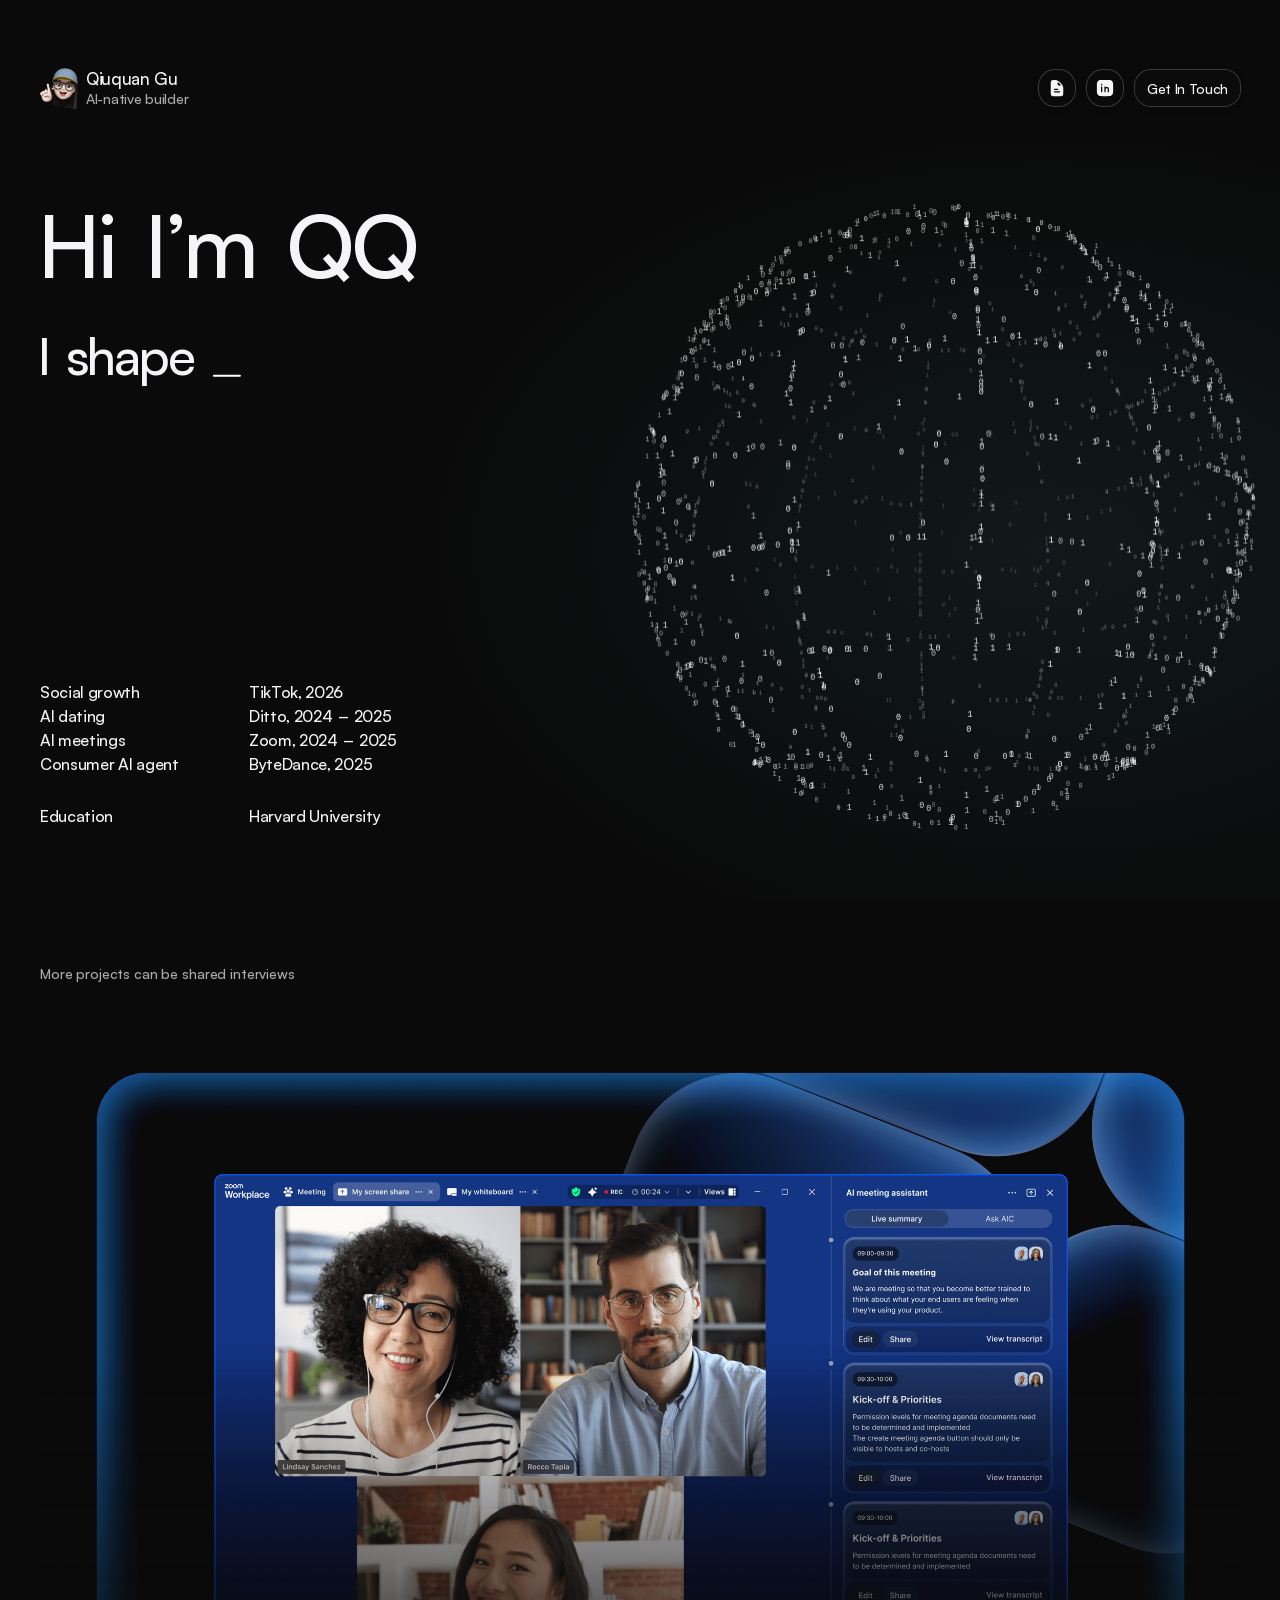
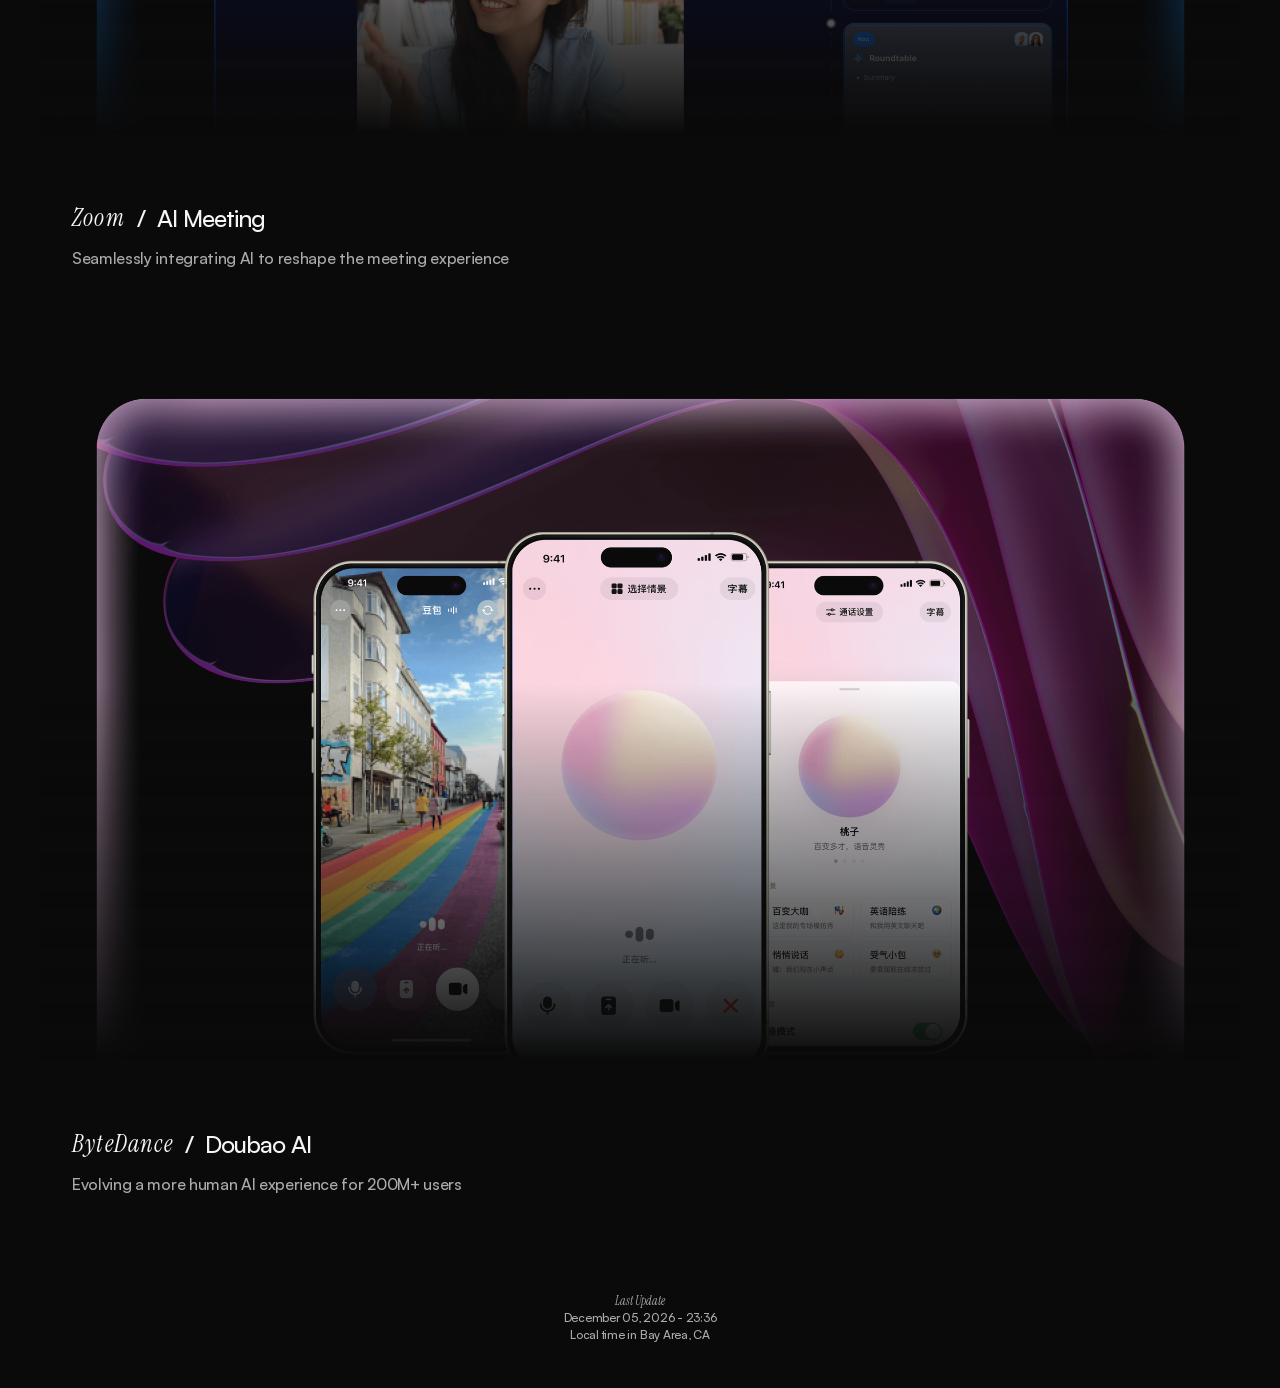
==== commit b7545c8e: "Headline +20%, word gaps +40%; widen page to 1200px and rebalance cover; add small line above projec" ====
--- a/qq-site/index.html
+++ b/qq-site/index.html
@@ -20,6 +20,7 @@
   <div class="c-right bagwrap"><canvas class="bits" id="bits" role="img" aria-label="An open bag drawn from flickering 0s and 1s"></canvas></div>
 </header>
 <main class="wrap" id="work">
+  <p class="more rv">More projects can be shared interviews</p>
 
   <a class="proj rv" id="projects" href="zoom-meeting-lifecycle.html"><div class="imgw"><img src="img/cover-zoom.png" alt="Zoom AI Meeting"></div>
     <div class="cap"><div class="title"><span class="serif">Zoom</span><span class="sl">/</span><span class="nm">AI Meeting</span><span class="arrow"><svg viewBox="0 0 24 24"><path d="M7 17 17 7M8 7h9v9"/></svg></span></div><div class="desc">Seamlessly integrating AI to reshape the meeting experience</div></div></a>
--- a/qq-site/style.css
+++ b/qq-site/style.css
@@ -12,7 +12,7 @@
 .serif{font-family:var(--serif);font-style:italic;font-weight:400;letter-spacing:normal}
 
 /* ---------- home ---------- */
-.wrap{max-width:1072px;margin:0 auto;padding:64px 0 0}
+.wrap{max-width:1200px;margin:0 auto;padding:64px 0 0}
 .hero{display:grid;grid-template-columns:707fr 341fr;gap:24px;align-items:start}
 .card{background:var(--card);border-radius:48px;border:1px solid rgba(255,255,255,.07);position:relative;overflow:hidden}
 .intro{padding:48px;height:357px}
@@ -117,7 +117,7 @@
 .fade:hover img+img,.fade.on img+img{opacity:0}
 .phone{max-width:221px;margin:0 auto}
 .phone video{width:100%;border-radius:0}
-.bar{margin:160px auto 64px;max-width:1072px;min-height:135px;padding:24px 48px;display:flex;align-items:center;justify-content:space-between;gap:24px;background:var(--card);border:1px solid rgba(255,255,255,.07);border-radius:48px}
+.bar{margin:160px auto 64px;max-width:1200px;min-height:135px;padding:24px 48px;display:flex;align-items:center;justify-content:space-between;gap:24px;background:var(--card);border:1px solid rgba(255,255,255,.07);border-radius:48px}
 .bar .bl{display:flex;align-items:center;gap:32px;flex-wrap:wrap}
 .bar .who img{width:38px}
 .bar .btn.txt{width:auto}
@@ -248,7 +248,7 @@
 button,input{font-family:inherit}
 
 /* cover aligned to the content grid below (.wrap: 1072 wide, 707/341 columns, 24 gap) */
-.cover{--gx:max(36px,calc((100% - 1072px)/2));padding:64px var(--gx) 72px;grid-template-columns:707fr 341fr;gap:24px}
+.cover{--gx:max(36px,calc((100% - 1200px)/2));padding:64px var(--gx) 72px;grid-template-columns:707fr 341fr;gap:24px}
 .name{margin-left:-.04em}
 @media (max-width:1140px){
 .cover{--gx:36px;grid-template-columns:1fr;gap:36px}
@@ -297,7 +297,7 @@
 
 /* home: top bar (same card as the project-page footer) */
 html{scroll-behavior:smooth}
-.topwrap{padding:24px max(36px,calc((100% - 1072px)/2)) 0}
+.topwrap{padding:24px max(36px,calc((100% - 1200px)/2)) 0}
 .topwrap .bar{margin:0 auto}
 .topwrap~.cover{padding-top:48px}
 @media (max-width:1140px){.topwrap{padding:24px 36px 0}}
@@ -373,10 +373,10 @@
 /* headline hierarchy.  Reference step: the project-card title is 24px.
    three statements = X (a clear step above 24), greeting = X + (X-24)/2, i.e. half of that step again.
    desktop: 24 -> 48 -> 60 */
-.name{--x:clamp(26px,3.34vw,48px);font-size:var(--x);line-height:1.2}
-.name .ln:first-child{font-size:calc((var(--x) * 1.5 - 12px) * 1.4);line-height:1.08;letter-spacing:-.04em;margin-bottom:.245em}
+.name{--x0:clamp(26px,3.34vw,48px);--x:calc(var(--x0) * 1.2);font-size:var(--x);line-height:1.2}   /* headline text +20% */
+.name .ln:first-child{font-size:calc((var(--x0) * 1.5 - 12px) * 1.4 * 1.2);line-height:1.08;letter-spacing:-.04em;margin-bottom:.245em}
 @media (max-width:720px){
-  .name{--x:clamp(21px,6vw,28px)}
+  .name{--x0:clamp(21px,6vw,28px);--x:calc(var(--x0) * 1.2)}
   .name .ln:first-child{font-size:calc(var(--x) * 1.6 * 1.4);margin-bottom:.24em}
 }
 
@@ -392,10 +392,10 @@
 
 /* ===== desktop cover: information on the left, one big picture bleeding off the right edge (reference layout) ===== */
 @media (min-width:1141px){
-  .cover{grid-template-columns:540px minmax(0,1fr);column-gap:24px;grid-template-rows:auto 1fr;align-items:start}
+  .cover{grid-template-columns:minmax(0,54%) minmax(0,1fr);column-gap:24px;grid-template-rows:auto 1fr;align-items:start}
   .name{grid-column:1;grid-row:1}
   .c-left{grid-column:1;grid-row:2;align-self:stretch}
-  .c-right{grid-column:2;grid-row:1 / span 2;align-self:center;margin-right:calc(max(36px,(100vw - 1072px) / 2) * -1);padding-right:0}
+  .c-right{grid-column:2;grid-row:1 / span 2;align-self:center;margin-right:calc(max(36px,(100vw - 1200px) / 2) * -1);padding-right:0}
   .scan{width:100%}
 }
 
@@ -411,7 +411,7 @@
 .bits{position:absolute;left:calc(var(--padx) * -1);top:calc(var(--pady) * -1);width:calc(100% + 2 * var(--padx));height:calc(100% + 2 * var(--pady));display:block;pointer-events:none}   /* a transparent margin so nothing is clipped while the shapes sway */
 @media (min-width:1141px){
   .c-right.bagwrap{margin-right:0;align-self:stretch;aspect-ratio:auto;min-height:380px;
-    --fs1:calc((clamp(26px,3.34vw,48px) * 1.5 - 12px) * 1.4)}
+    --fs1:calc((clamp(26px,3.34vw,48px) * 1.5 - 12px) * 1.4 * 1.2)}
   .c-right.bagwrap{--padx:72px;--pady:72px}
   .bits{top:calc(33px + var(--fs1) * .167 - var(--pady));height:calc(100% - 33px - var(--fs1) * .167 - 4px + 2 * var(--pady));left:calc(-64px - var(--padx));width:calc(100% + 64px + 2 * var(--padx))}   /* the visible box reaches into the empty gap on the left; the margin around it only stops clipping */   /* reaches into the empty gap on the left so the artwork can be bigger */
 }
@@ -438,3 +438,13 @@
   .topwrap .btn.txt{width:auto;padding:0 9px;font-size:13px}
   .topwrap .who{gap:6px}
 }
+
+/* headline: gaps between words +40% (the space glyph is .273em wide, so +.11em) */
+.name .ln{word-spacing:.11em}
+
+/* small line above the two project covers */
+.more{font-size:14px;line-height:20px;color:var(--muted);letter-spacing:-.01em;margin:0}
+.more+.proj{margin-top:16px}
+/* cards share the cover's side gutters on smaller screens so their edges line up with the text above */
+@media (max-width:1140px){.wrap{padding-left:56px;padding-right:56px}}
+@media (max-width:720px){.wrap{padding-left:24px;padding-right:24px}}
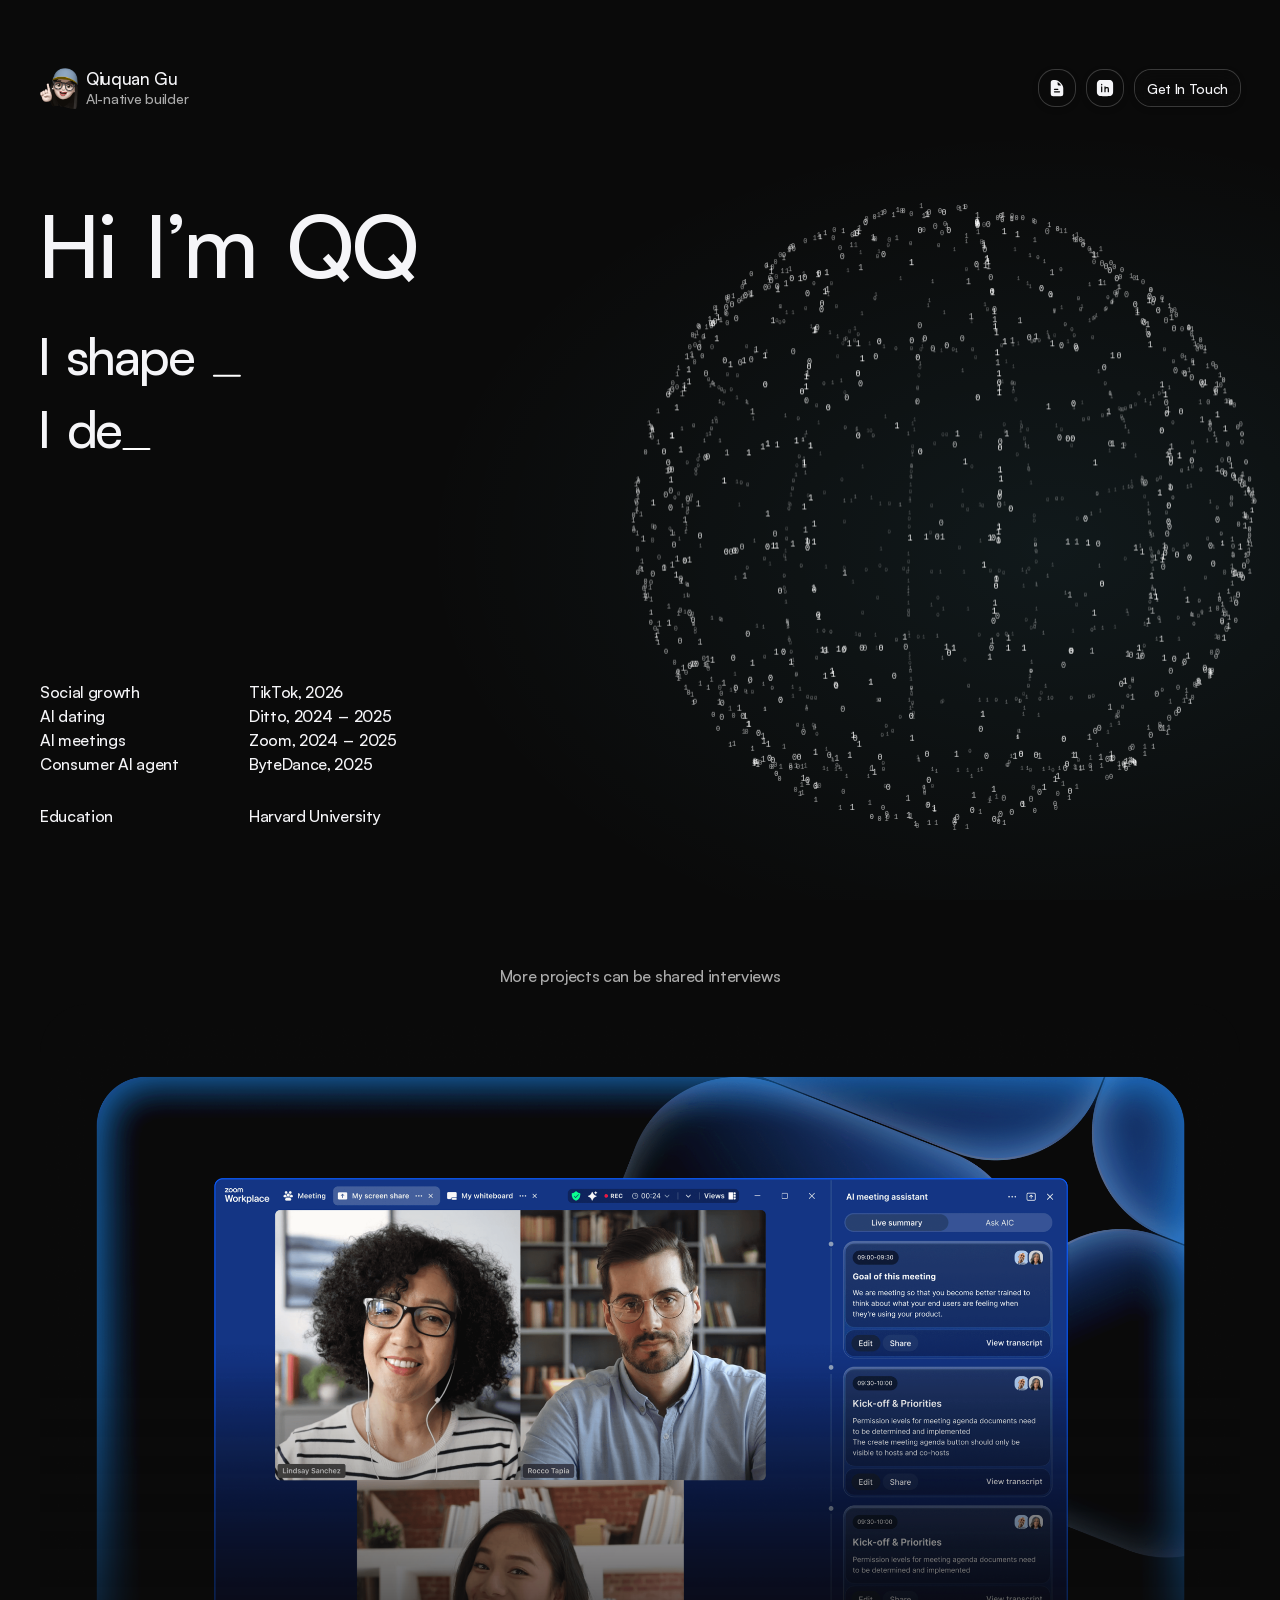
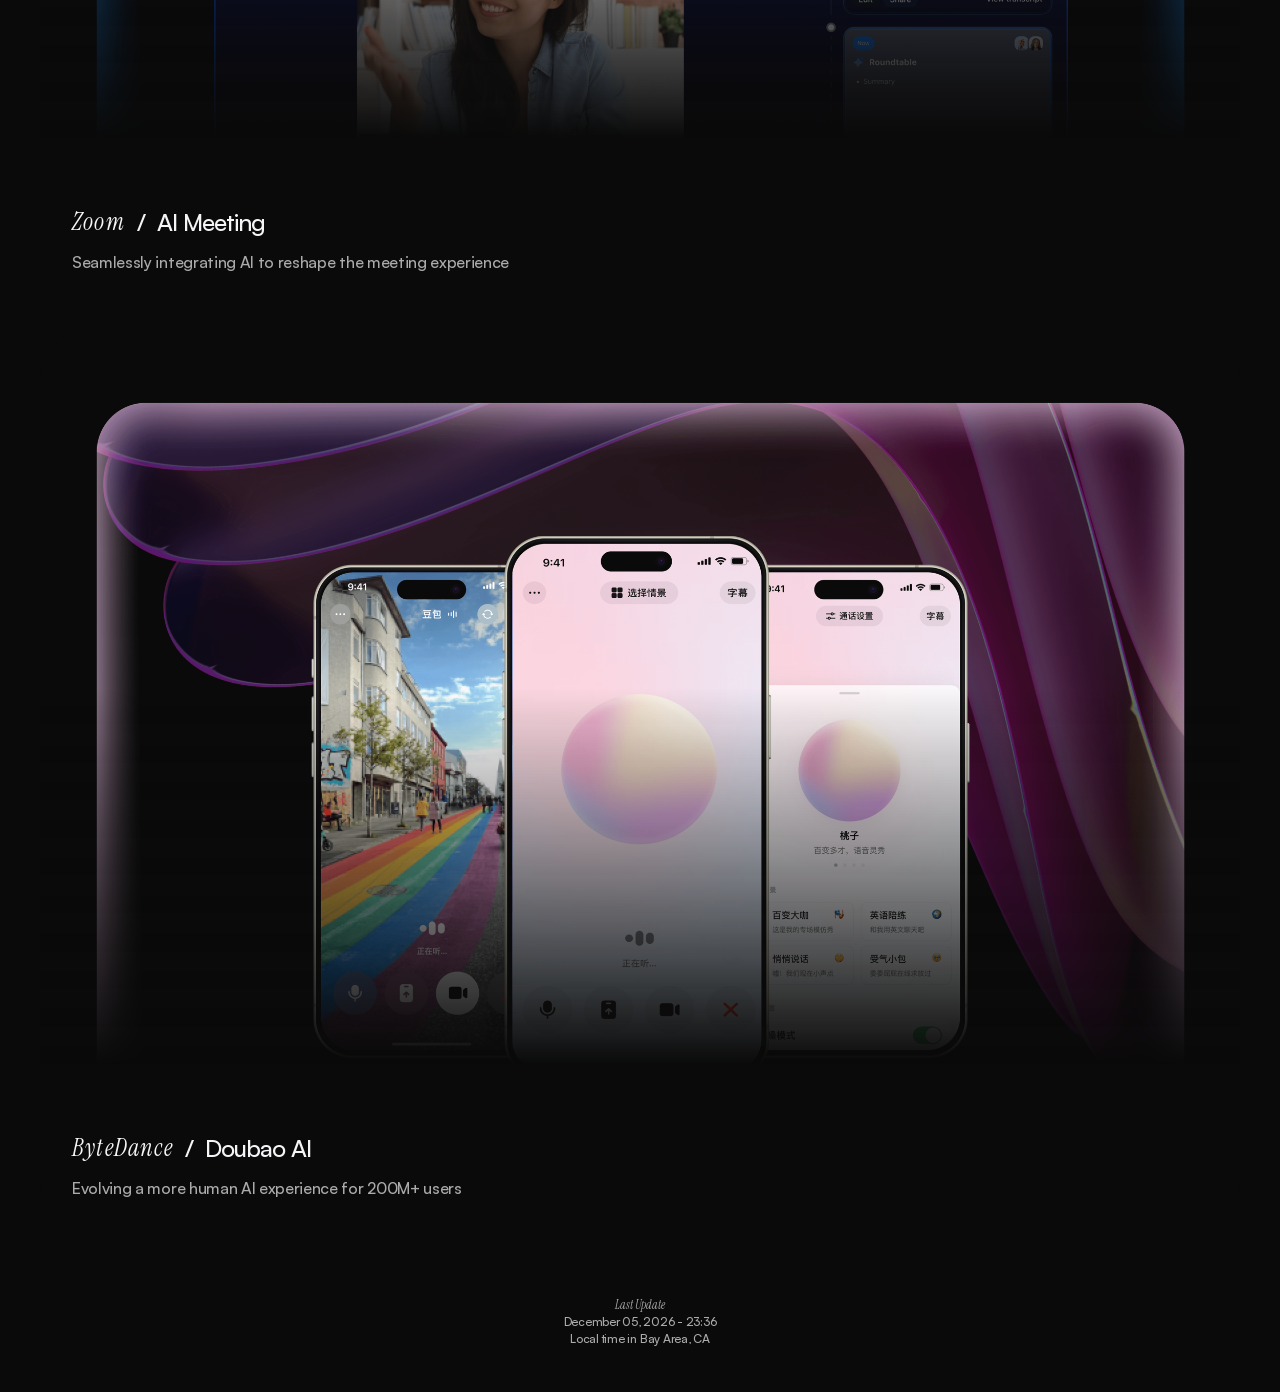
==== commit febfa766: "Prepare for release: remove on-page tuner; keep lab.html out of the published site Co-Authored-By: C" ====
--- a/qq-site/index.html
+++ b/qq-site/index.html
@@ -187,7 +187,7 @@
     if(root.querySelector('.ac.fin')||reduce){sizeSlots();calibrate();slots.forEach(function(s){setWord(s,s.en);s.aw.style.opacity=1})}},150)});
 })();
 /* 0/1 particles: a cube and a tree, morphing into each other through a cloud, forever.
-   every number is adjustable from the tuner panel (press T) */
+   (the numbers below can be changed here) */
 window.BITS=Object.assign({hold:1800,morph:2000,spinCube:140,spinTree:80,size:80,dent:114},window.BITS||{});
 (function(){
   var cv=document.getElementById('bits');if(!cv)return;
@@ -369,40 +369,4 @@
   size();if(!reduce)requestAnimationFrame(frame);
 })();
 </script>
-<script>try{history.scrollRestoration="manual"}catch(e){}</script><!-- tuner: press T (or add #tune to the address). remove this block before launch -->
-<script>
-(function(){
-  var SPEC=[
-    ['Phone and laptop','BITS',[['hold','Hold each shape','ms',800,8000,100],['morph','Change time','ms',600,5000,100],['spinCube','Phone sway speed','',0,150,5],['spinTree','Laptop sway speed','',0,150,5],['size','Digit size','%',60,180,5],['dent','Pointer dent','px',0,120,2]]]
-  ];
-  var DEF=JSON.parse(JSON.stringify({BITS:window.BITS}));
-  var panel=null;
-  function css(){var st=document.createElement('style');st.textContent=
-    '.tuner{position:fixed;right:12px;bottom:12px;width:290px;max-height:82vh;overflow:auto;z-index:100;background:rgba(14,14,17,.94);-webkit-backdrop-filter:blur(14px);backdrop-filter:blur(14px);border:1px solid rgba(255,255,255,.14);border-radius:16px;padding:14px 16px 16px;font:500 13px/1.4 Satoshi,system-ui,sans-serif;color:#f5f5f8}'+
-    '.tuner h3{font-size:11px;letter-spacing:.08em;text-transform:uppercase;color:#9a9a9a;font-weight:500;margin:14px 0 6px}.tuner h3:first-of-type{margin-top:6px}'+
-    '.tuner .tr{display:grid;grid-template-columns:96px 1fr 56px;gap:8px;align-items:center;margin:6px 0}.tuner .tr label{color:#9a9a9a}.tuner .tr output{text-align:right;font-size:12px}.tuner input[type=range]{width:100%}'+
-    '.tuner .tb{display:flex;gap:8px;align-items:center;justify-content:space-between}.tuner button{font:inherit;color:#f5f5f8;background:#1c1c20;border:1px solid rgba(255,255,255,.16);border-radius:10px;padding:6px 11px;cursor:pointer}.tuner button:hover{border-color:rgba(255,255,255,.4)}'+
-    '.tuner textarea{width:100%;height:96px;margin-top:10px;background:#0a0a0a;color:#bfe;border:1px solid rgba(255,255,255,.12);border-radius:8px;padding:8px;font:11px/1.4 ui-monospace,Menlo,monospace;resize:vertical}'+
-    '@media(max-width:600px){.tuner{left:12px;width:auto}}';document.head.appendChild(st)}
-  function dump(){var o={BITS:window.BITS};var t=panel.querySelector('textarea');t.value=JSON.stringify(o,null,1)}
-  function build(){
-    css();panel=document.createElement('div');panel.className='tuner';
-    var h='<div class="tb"><b>Tuner</b><span><button data-a="reset">Reset</button> <button data-a="close">Close</button></span></div>';
-    SPEC.forEach(function(g){h+='<h3>'+g[0]+'</h3>';g[2].forEach(function(r){
-      h+='<div class="tr"><label>'+r[1]+'</label><input type="range" data-g="'+g[1]+'" data-k="'+r[0]+'" min="'+r[3]+'" max="'+r[4]+'" step="'+r[5]+'"><output data-u="'+r[2]+'"></output></div>'})});
-    h+='<div class="tb" style="margin-top:12px"><button data-a="copy">Copy settings</button><span style="color:#9a9a9a;font-size:12px">press T to hide</span></div><textarea readonly></textarea>';
-    panel.innerHTML=h;document.body.appendChild(panel);
-    function show(inp){var v=window[inp.dataset.g][inp.dataset.k];inp.value=v;var o=inp.parentNode.querySelector('output');o.textContent=v+o.dataset.u}
-    [].forEach.call(panel.querySelectorAll('input[type=range]'),function(inp){show(inp);inp.addEventListener('input',function(){window[inp.dataset.g][inp.dataset.k]=parseFloat(inp.value);show(inp);dump()})});
-    panel.addEventListener('click',function(e){var a=e.target.dataset&&e.target.dataset.a;if(!a)return;
-      if(a==='close')toggle(false);
-      if(a==='reset'){Object.keys(DEF).forEach(function(g){Object.assign(window[g],DEF[g])});[].forEach.call(panel.querySelectorAll('input[type=range]'),show);dump()}
-      if(a==='copy'){var t=panel.querySelector('textarea');t.select();try{(navigator.clipboard?navigator.clipboard.writeText(t.value):Promise.reject()).then(function(){e.target.textContent='Copied ✓'},function(){document.execCommand('copy');e.target.textContent='Copied ✓'})}catch(x){document.execCommand('copy');e.target.textContent='Copied ✓'}setTimeout(function(){e.target.textContent='Copy settings'},1500)}});
-    dump();
-  }
-  function toggle(on){if(!panel){if(on===false)return;build();return}panel.style.display=(on===undefined?panel.style.display==='none':on)?'':'none'}
-  addEventListener('keydown',function(e){if(e.key!=='t'&&e.key!=='T')return;if(e.metaKey||e.ctrlKey||e.altKey)return;var tg=e.target&&e.target.tagName;if(tg==='INPUT'||tg==='TEXTAREA'||tg==='SELECT')return;toggle()});
-  if(location.hash==='#tune')build();
-})();
-</script>
-</body></html>
+<script>try{history.scrollRestoration="manual"}catch(e){}</script></body></html>
--- a/qq-site/style.css
+++ b/qq-site/style.css
@@ -443,8 +443,14 @@
 .name .ln{word-spacing:.11em}
 
 /* small line above the two project covers */
-.more{font-size:14px;line-height:20px;color:var(--muted);letter-spacing:-.01em;margin:0}
+.more{font-size:16px;line-height:24px;color:var(--muted);letter-spacing:-.02em;text-align:center;margin:0}   /* same size and colour as the project descriptions ("Seamlessly integrating...") */
 .more+.proj{margin-top:16px}
 /* cards share the cover's side gutters on smaller screens so their edges line up with the text above */
 @media (max-width:1140px){.wrap{padding-left:56px;padding-right:56px}}
 @media (max-width:720px){.wrap{padding-left:24px;padding-right:24px}}
+
+/* the line above the covers glides up from further down, softening into focus, and arrives just before the first cover */
+.more.rv{transition:opacity .9s ease,transform .9s cubic-bezier(.2,.7,.2,1),filter .9s ease}
+.more.rv:not(.in){transform:translateY(40px);filter:blur(6px)}
+.more+.proj.rv{transition-delay:.2s}
+@media (prefers-reduced-motion:reduce){.more.rv:not(.in){transform:none;filter:none}}
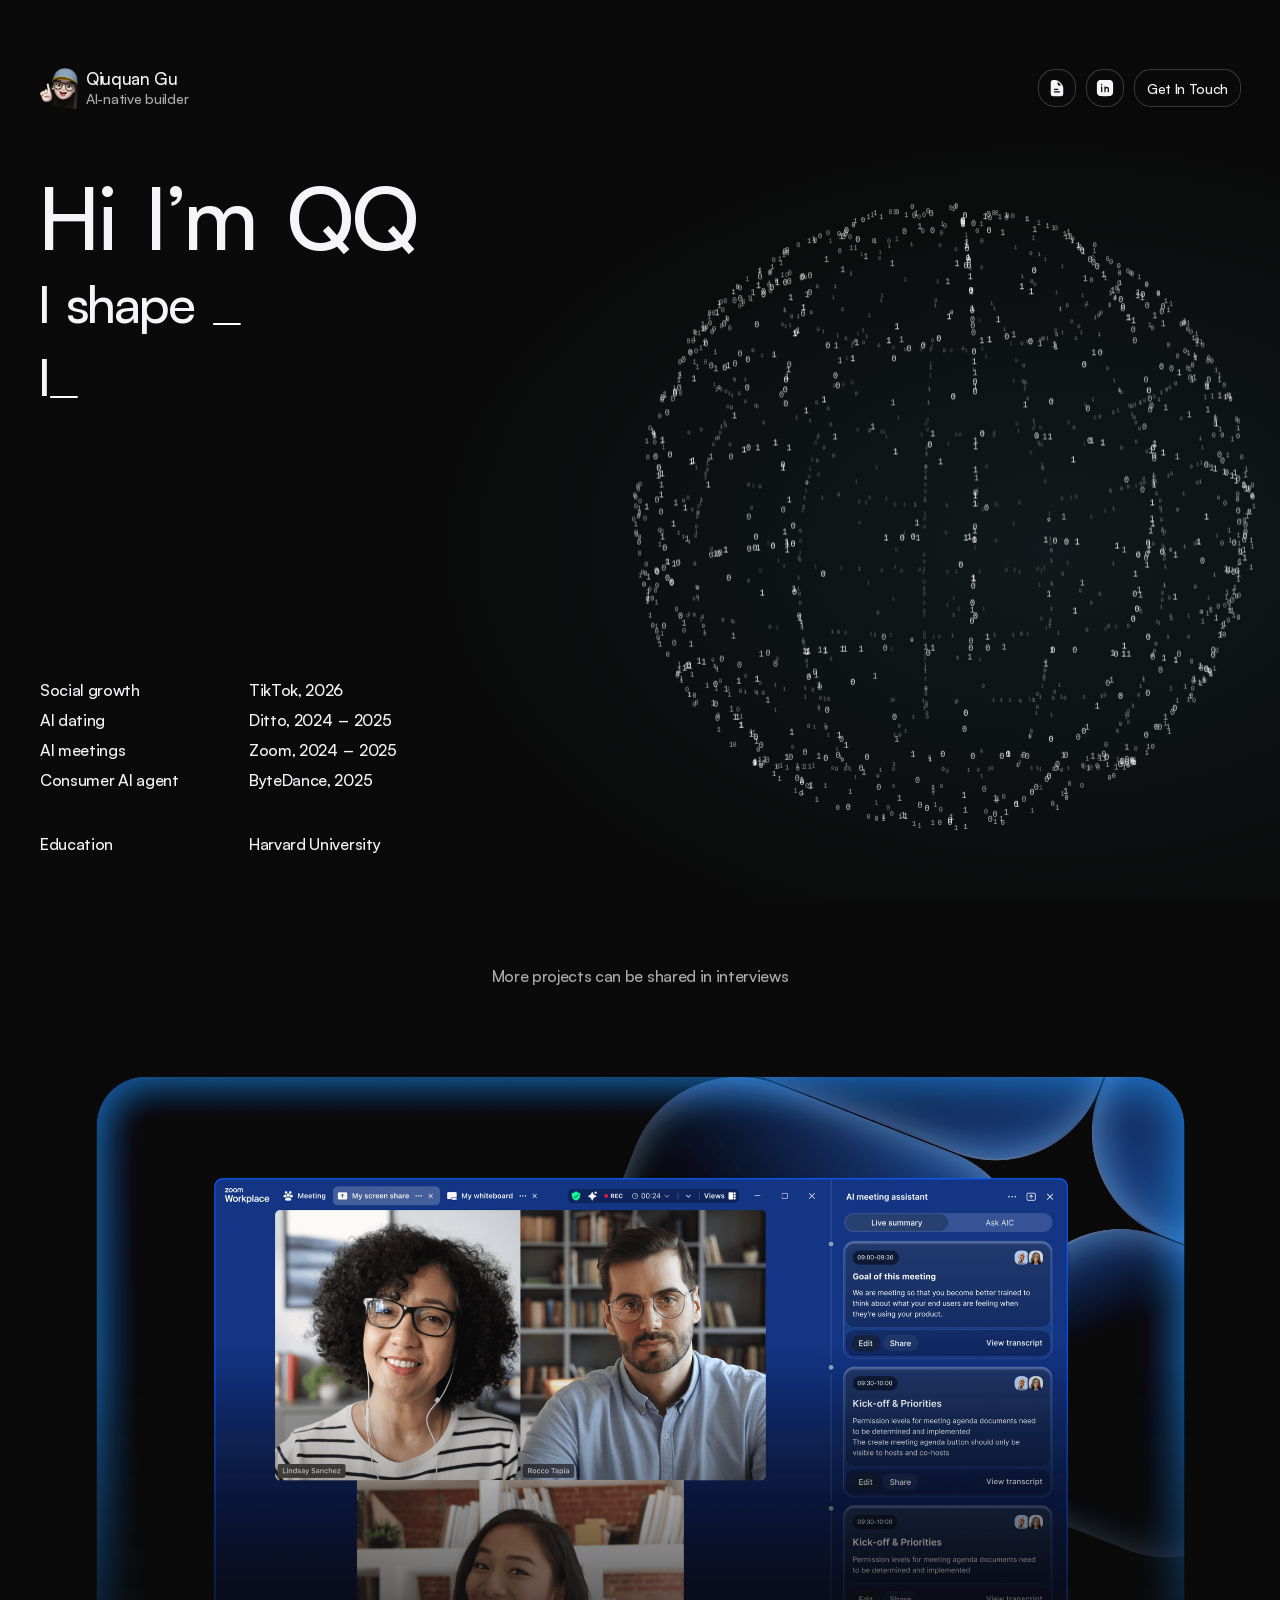
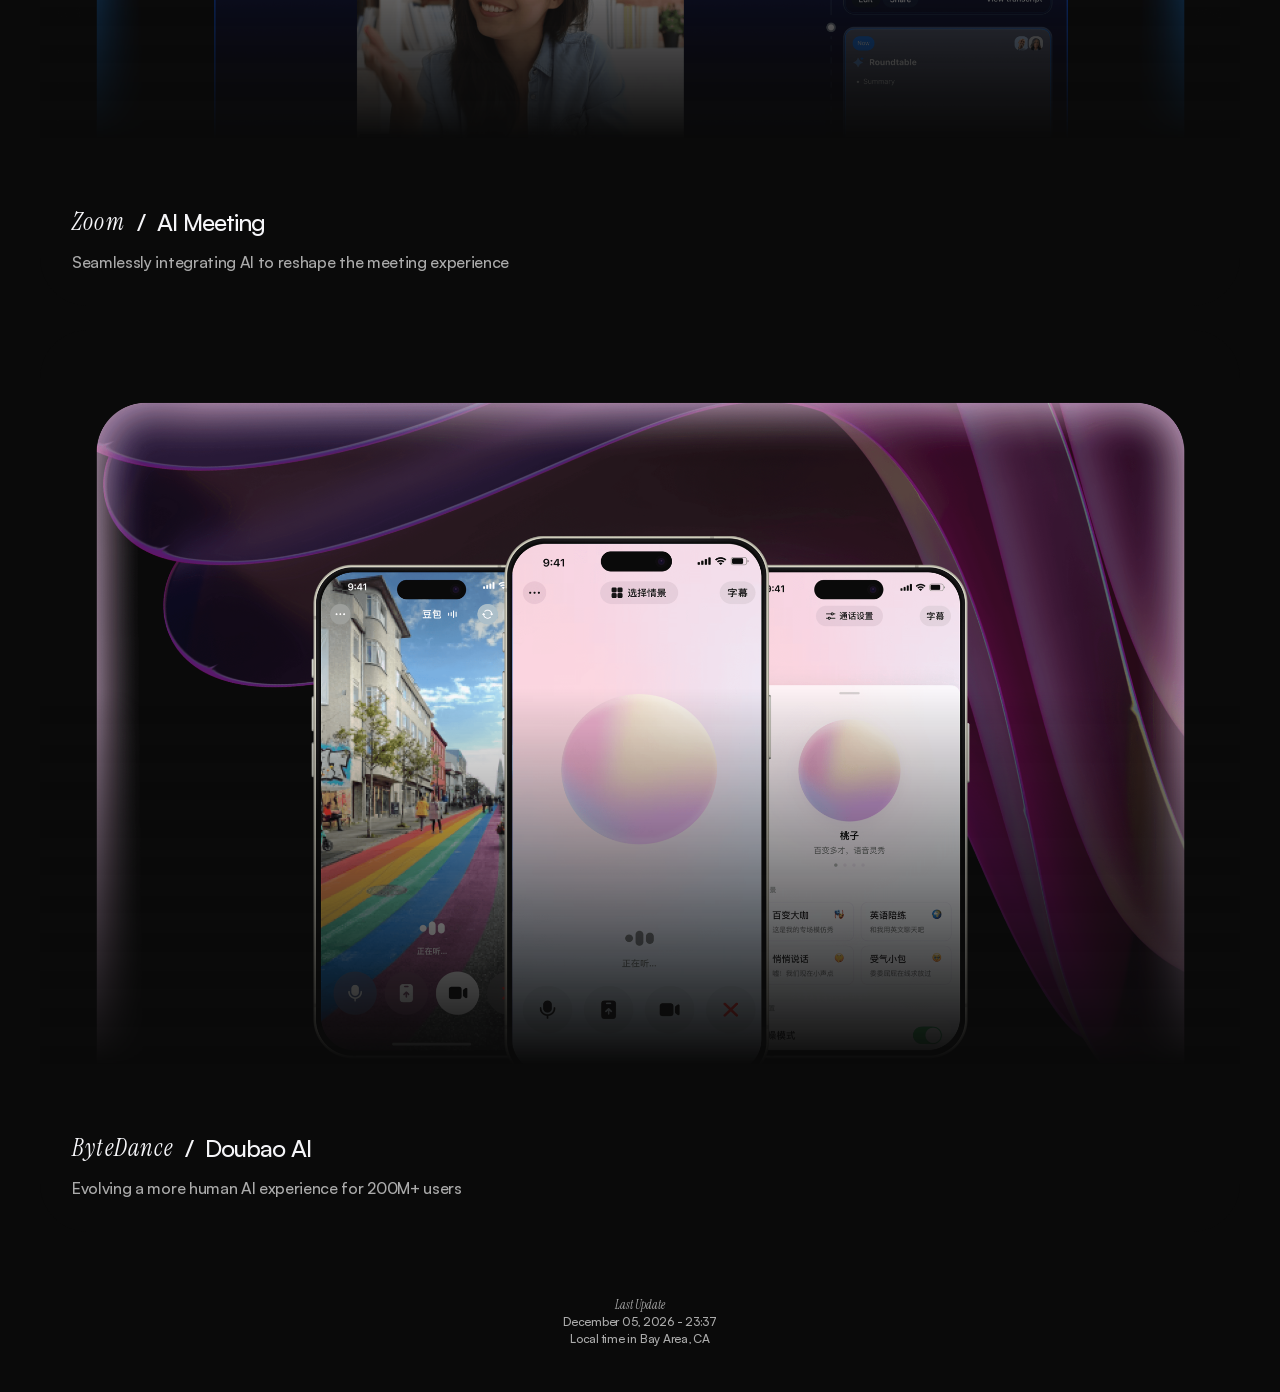
==== commit 67c4da78: "Open up the gap between headline and list on the first screen; fix wording of the line above the cov" ====
--- a/qq-site/index.html
+++ b/qq-site/index.html
@@ -20,7 +20,7 @@
   <div class="c-right bagwrap"><canvas class="bits" id="bits" role="img" aria-label="An open bag drawn from flickering 0s and 1s"></canvas></div>
 </header>
 <main class="wrap" id="work">
-  <p class="more rv">More projects can be shared interviews</p>
+  <p class="more rv">More projects can be shared in interviews</p>
 
   <a class="proj rv" id="projects" href="zoom-meeting-lifecycle.html"><div class="imgw"><img src="img/cover-zoom.png" alt="Zoom AI Meeting"></div>
     <div class="cap"><div class="title"><span class="serif">Zoom</span><span class="sl">/</span><span class="nm">AI Meeting</span><span class="arrow"><svg viewBox="0 0 24 24"><path d="M7 17 17 7M8 7h9v9"/></svg></span></div><div class="desc">Seamlessly integrating AI to reshape the meeting experience</div></div></a>
--- a/qq-site/style.css
+++ b/qq-site/style.css
@@ -373,11 +373,11 @@
 /* headline hierarchy.  Reference step: the project-card title is 24px.
    three statements = X (a clear step above 24), greeting = X + (X-24)/2, i.e. half of that step again.
    desktop: 24 -> 48 -> 60 */
-.name{--x0:clamp(26px,3.34vw,48px);--x:calc(var(--x0) * 1.2);font-size:var(--x);line-height:1.2}   /* headline text +20% */
-.name .ln:first-child{font-size:calc((var(--x0) * 1.5 - 12px) * 1.4 * 1.2);line-height:1.08;letter-spacing:-.04em;margin-bottom:.245em}
+.name{--x0:clamp(26px,min(3.34vw,5.3vh),48px);--x:calc(var(--x0) * 1.2);font-size:var(--x);line-height:1.2}   /* headline text +20% */
+.name .ln:first-child{font-size:calc((var(--x0) * 1.5 - 12px) * 1.4 * 1.2);line-height:1.08;letter-spacing:-.04em;margin-bottom:-.027em}   /* gap to the next line now equals the gap between the three lines below */
 @media (max-width:720px){
   .name{--x0:clamp(21px,6vw,28px);--x:calc(var(--x0) * 1.2)}
-  .name .ln:first-child{font-size:calc(var(--x) * 1.6 * 1.4);margin-bottom:.24em}
+  .name .ln:first-child{font-size:calc(var(--x) * 1.6 * 1.4);margin-bottom:-.038em}
 }
 
 /* project cards sit on the page background itself: the fade lands on exactly #0a0a0a */
@@ -411,7 +411,7 @@
 .bits{position:absolute;left:calc(var(--padx) * -1);top:calc(var(--pady) * -1);width:calc(100% + 2 * var(--padx));height:calc(100% + 2 * var(--pady));display:block;pointer-events:none}   /* a transparent margin so nothing is clipped while the shapes sway */
 @media (min-width:1141px){
   .c-right.bagwrap{margin-right:0;align-self:stretch;aspect-ratio:auto;min-height:380px;
-    --fs1:calc((clamp(26px,3.34vw,48px) * 1.5 - 12px) * 1.4 * 1.2)}
+    --fs1:calc((clamp(26px,min(3.34vw,5.3vh),48px) * 1.5 - 12px) * 1.4 * 1.2)}
   .c-right.bagwrap{--padx:72px;--pady:72px}
   .bits{top:calc(33px + var(--fs1) * .167 - var(--pady));height:calc(100% - 33px - var(--fs1) * .167 - 4px + 2 * var(--pady));left:calc(-64px - var(--padx));width:calc(100% + 64px + 2 * var(--padx))}   /* the visible box reaches into the empty gap on the left; the margin around it only stops clipping */   /* reaches into the empty gap on the left so the artwork can be bigger */
 }
@@ -454,3 +454,17 @@
 .more.rv:not(.in){transform:translateY(40px);filter:blur(6px)}
 .more+.proj.rv{transition-delay:.2s}
 @media (prefers-reduced-motion:reduce){.more.rv:not(.in){transform:none;filter:none}}
+
+/* list under the headline: rows opened up (pitch 24px -> 34px) and the Education group set further apart */
+.cv{row-gap:10px}
+.cv-k.g,.cv .row.g{margin-top:40px}
+@media (max-width:720px){.cv{row-gap:8px}.cv-k.g,.cv .row.g{margin-top:30px}}
+
+/* big text and small text stay on the same screen but sit far apart: less padding above and below the cover,
+   a tighter list, and a guaranteed minimum gap when the window is short */
+@media (min-width:1141px){
+  .topwrap~.cover{padding-top:20px;padding-bottom:44px}
+  .cv{padding-top:clamp(24px,6vh,90px)}
+}
+.cv{row-gap:6px}
+.cv-k.g,.cv .row.g{margin-top:34px}
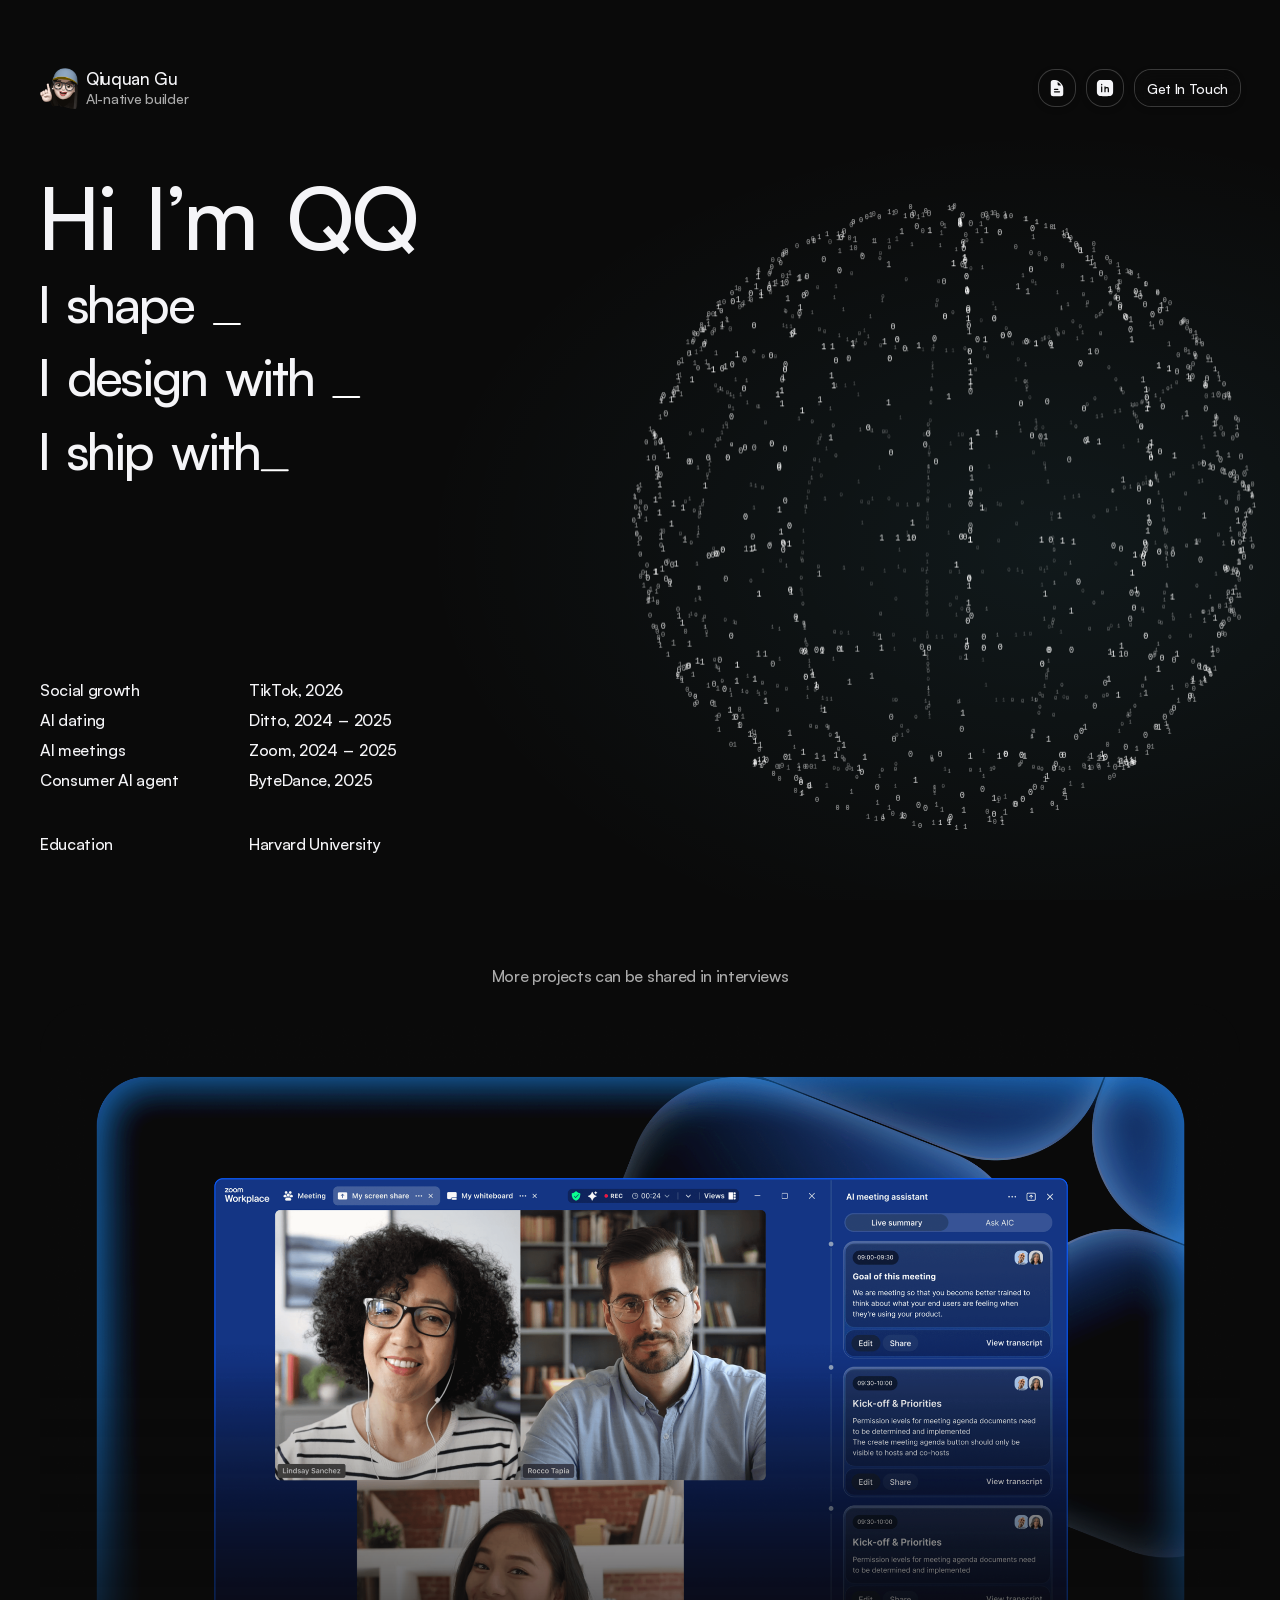
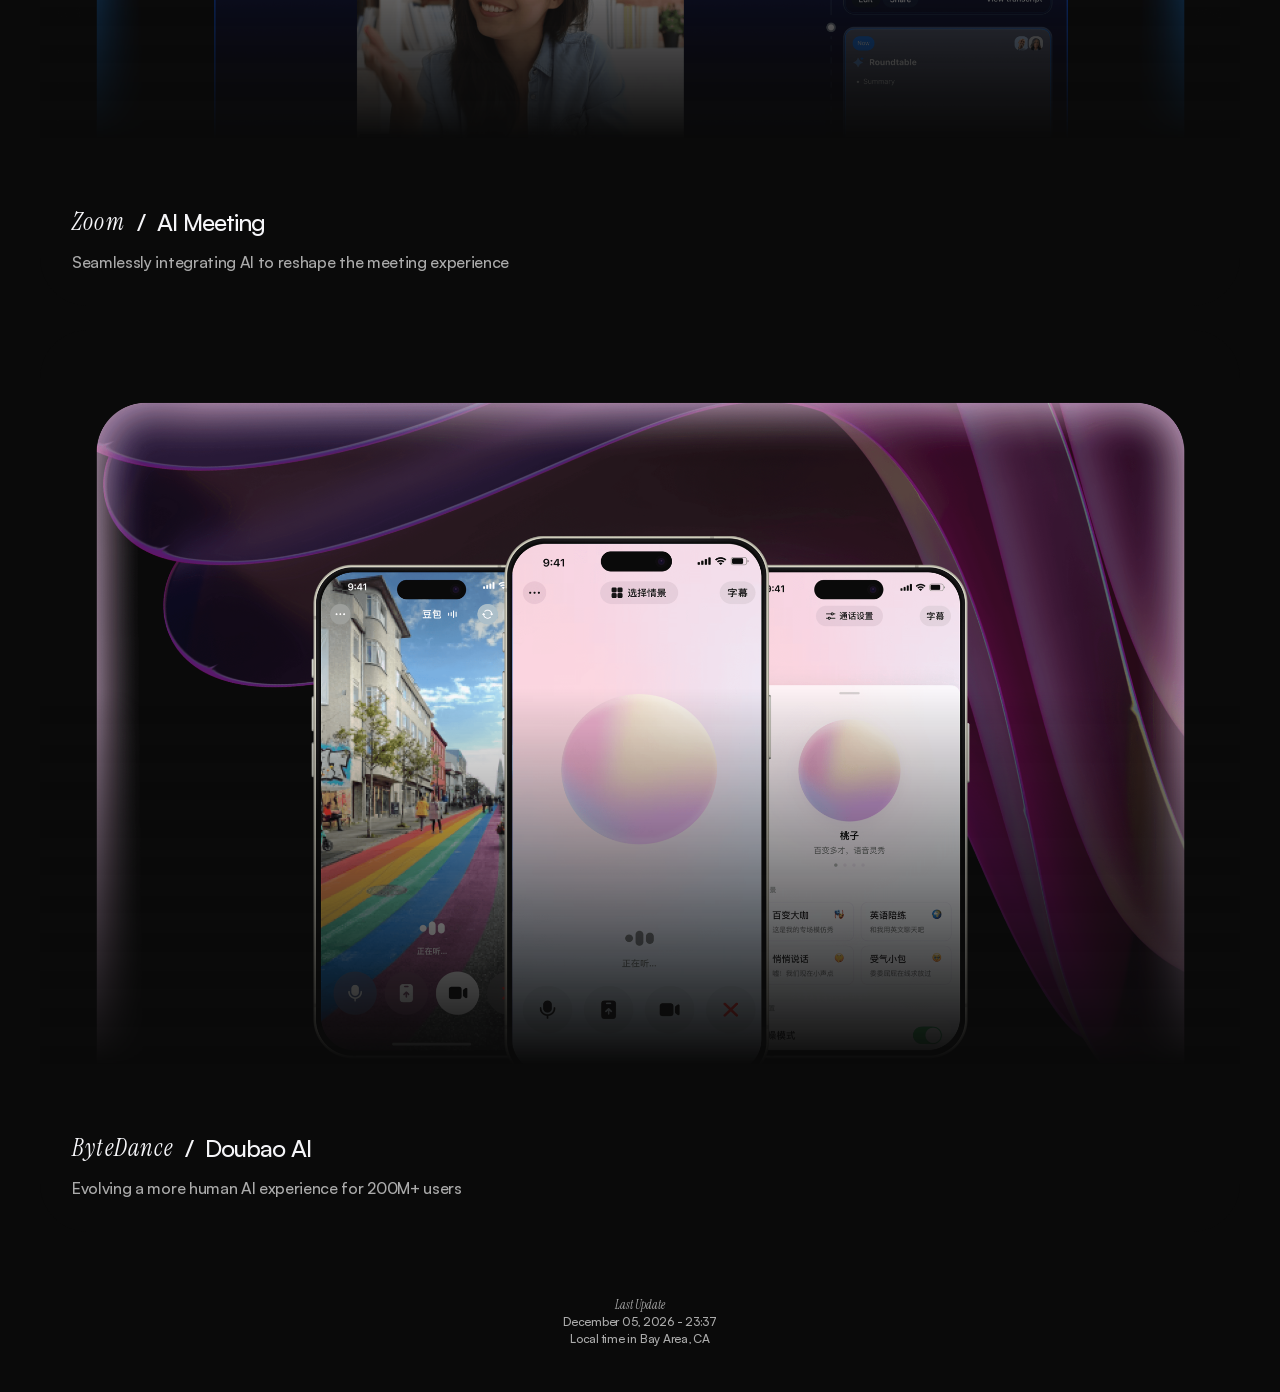
==== commit f945eb13: "Headline: italic words roll upward as one continuous reel; tighter typing pauses Co-Authored-By: Cla" ====
--- a/qq-site/index.html
+++ b/qq-site/index.html
@@ -46,7 +46,7 @@
 (function(){
   var root=document.getElementById('name');if(!root)return;
   var reduce=matchMedia('(prefers-reduced-motion:reduce)').matches;
-  var lines=[].slice.call(root.querySelectorAll('.ln')),seq=[],slots=[],timers=[],raf=0,TOTAL=5000,STEP=500;
+  var lines=[].slice.call(root.querySelectorAll('.ln')),seq=[],slots=[],timers=[],anims=[],raf=0;
   var caret=document.createElement('i');caret.className='caret2';root.appendChild(caret);
   lines.forEach(function(ln){
     [].slice.call(ln.childNodes).forEach(function(n){
@@ -101,37 +101,39 @@
     [].slice.call(s.el.querySelectorAll('.aw')).forEach(function(e){e.remove()});
     var a=document.createElement('span');a.className='aw';s.el.appendChild(a);s.aw=a;return a;
   }
-  var EASE='cubic-bezier(.22,1,.36,1)',DIM=.7;
+  var DIM=.7;
   /* Instrument Serif matches the body font at .97em. Fallback scripts have taller glyphs, so they are drawn a little smaller */
   function scriptScale(t){
-    if(/[\u3040-\u30ff\u3400-\u9fff\uac00-\ud7af]/.test(t))return .82;
-    if(/[\u0900-\u097f]/.test(t))return .84;
-    if(/[\u0e00-\u0e7f]/.test(t))return .84;
+    if(/[぀-ヿ㐀-鿿가-힯]/.test(t))return .82;
+    if(/[ऀ-ॿ]/.test(t))return .84;
+    if(/[฀-๿]/.test(t))return .84;
     return 1;
   }
-  function swap(s,text,gap,final){
-    var old=s.aw,nw=document.createElement('span');nw.className='aw';nw.textContent=text;nw.style.fontSize=(.97*scriptScale(text)).toFixed(3)+'em';s.el.appendChild(nw);
-    var dur=final?620:Math.max(110,Math.min(320,gap*.85)),tgt=final?1:DIM,rise=final?'.5em':'.38em';
-    nw._o=tgt;
-    nw.animate([{opacity:0,transform:'translateY('+rise+')',filter:'blur(4px)'},{opacity:tgt,transform:'translateY(0)',filter:'blur(0)'}],{duration:dur,easing:EASE,fill:'forwards'});
-    if(old&&old.textContent){
-      old.animate([{opacity:old._o||1,transform:'translateY(0)',filter:'blur(0)'},{opacity:0,transform:'translateY(-.38em)',filter:'blur(4px)'}],{duration:dur*.85,easing:EASE,fill:'forwards'}).onfinish=function(){old.remove()};
-    }else if(old){old.remove()}
-    s.aw=nw;
-  }
-  /* cascade: each line starts a little after the one above, with its own pace, so the three never tick in unison */
-  var CFG=[{off:0,g0:150,g1:540},{off:340,g0:165,g1:570},{off:690,g0:140,g1:610}],NF=8,LAND=620;
+  /* each italic word is a vertical reel: the languages sit in one column that slides upward in a single motion,
+     starting quickly and easing into English. Nothing stops on the way, so there is no dwell between languages. */
+  var REEL=[{off:0,dur:1600},{off:130,dur:1740},{off:260,dur:1880}],NF=8,REEL_EASE='cubic-bezier(.8,.8,.6,1)';   /* brisk from the first frame, steady through the middle, only the last word settles */
+  function startReel(s,si){
+    var c=REEL[si%REEL.length],H=s.el.getBoundingClientRect().height||s.el.offsetHeight;
+    var win=document.createElement('span'),strip=document.createElement('span');win.className='win';strip.className='strip';
+    var list=[];for(var k=0;k<NF;k++)list.push(s.words[(k+si*3)%s.words.length]);list.push(s.en);
+    list.forEach(function(w,i){
+      var it=document.createElement('span'),tx=document.createElement('span');it.className='rw';it.style.height=H+'px';
+      tx.textContent=w;tx.style.fontSize=(.97*scriptScale(w)).toFixed(3)+'em';tx.style.opacity=(i===list.length-1)?1:DIM;
+      it.appendChild(tx);strip.appendChild(it);
+    });
+    win.appendChild(strip);s.el.appendChild(win);
+    win.animate([{opacity:0},{opacity:1}],{duration:200,fill:'forwards'});
+    var a=strip.animate([{transform:'translateY(0)'},{transform:'translateY('+(-(list.length-1)*H)+'px)'}],{duration:c.dur,easing:REEL_EASE,fill:'forwards'});
+    anims.push(a);
+    a.onfinish=function(){                /* hand over to the plain English word so the settled state is exactly the old one */
+      setWord(s,s.en);s.aw.style.opacity=1;win.remove();s.el.classList.add('fin');
+    };
+  }
+  /* the three words start a beat apart, so they never move in lockstep */
   function startCycles(t0){
     slots.forEach(function(s,si){
       s.el.classList.remove('fin');
-      var c=CFG[si%CFG.length],t=t0+c.off;
-      for(var k=0;k<NF;k++){
-        var gap=c.g0+(c.g1-c.g0)*Math.pow(k/(NF-1),1.8);
-        later((function(s,w,g){return function(){swap(s,w,g,false)}})(s,s.words[(k+si*3)%s.words.length],gap),t);
-        t+=gap;
-      }
-      later((function(s){return function(){swap(s,s.en,0,true)}})(s),t);
-      later((function(s){return function(){s.el.classList.add('fin')}})(s),t+LAND);
+      later((function(s,si){return function(){startReel(s,si)}})(s,si),t0+REEL[si%REEL.length].off);
     });
   }
   var last=null;
@@ -151,9 +153,9 @@
     last=null;                                                  /* the moving caret hides: only the parked one stays */
   }
   function reset(){
-    timers.forEach(clearTimeout);timers=[];cancelAnimationFrame(raf);last=null;
+    timers.forEach(clearTimeout);timers=[];anims.forEach(function(a){try{a.onfinish=null;a.cancel()}catch(e){}});anims=[];cancelAnimationFrame(raf);last=null;
     seq.forEach(function(it){if(it.k==='ch')it.el.classList.remove('on')});
-    slots.forEach(function(s){freshAw(s);s.aw.style.opacity=0;s.el.classList.remove('fin');s.ph.classList.remove('show')});
+    slots.forEach(function(s){[].slice.call(s.el.querySelectorAll('.win')).forEach(function(e){e.remove()});freshAw(s);s.aw.style.opacity=0;s.el.classList.remove('fin');s.ph.classList.remove('show')});
     caret.style.opacity=0;caret.classList.remove('blink');
   }
   function showAll(){
@@ -163,17 +165,17 @@
   function run(){
     reset();sizeSlots();calibrate();
     if(reduce){showAll();return}
-    var t=420;
+    var t=160,BR=100;
     seq.forEach(function(it){
       if(it.k==='ch'){
         later((function(it){return function(){it.el.classList.add('on');last=it.el}})(it),t);
-        t+=/[,.]/.test(it.c)?120:(it.c===' '?44:46);
+        t+=/[,.]/.test(it.c)?70:(it.c===' '?30:36);
       }else if(it.k==='ac'){
         later((function(it){return function(){park(it)}})(it),t);
-      }else if(it.k==='br')t+=240;
+      }else if(it.k==='br')t+=BR;
     });
     raf=requestAnimationFrame(place);
-    var tEnd=t-240+30;                                                   /* the pause after the last line is skipped: rolling starts as the last letter lands */
+    var tEnd=t-BR+20;                                                   /* the pause after the last line is skipped: rolling starts as the last letter lands */
     startCycles(tEnd);
     later(function(){                                                    /* cycling begins: the underscores vanish with it */
       slots.forEach(function(s){s.ph.classList.remove('show')});
--- a/qq-site/style.css
+++ b/qq-site/style.css
@@ -468,3 +468,10 @@
 }
 .cv{row-gap:6px}
 .cv-k.g,.cv .row.g{margin-top:34px}
+
+/* italic words as vertical reels: a window one line tall (with room above and below for the fade) over a column of languages */
+.name .win{position:absolute;left:-.2em;right:-.2em;top:-.16em;bottom:-.16em;overflow:hidden;pointer-events:none;
+  -webkit-mask-image:linear-gradient(to bottom,transparent 0,#000 10.5%,#000 89.5%,transparent 100%);mask-image:linear-gradient(to bottom,transparent 0,#000 10.5%,#000 89.5%,transparent 100%)}
+.name .strip{position:absolute;left:.2em;top:.16em;display:flex;flex-direction:column;will-change:transform}
+.name .rw{display:flex;align-items:flex-end;white-space:nowrap}
+.name .rw span{display:block;line-height:1;font-family:var(--serif),"Songti SC","Noto Serif CJK SC","Hiragino Mincho ProN","Apple SD Gothic Neo",serif;font-style:italic;font-weight:400;letter-spacing:normal}
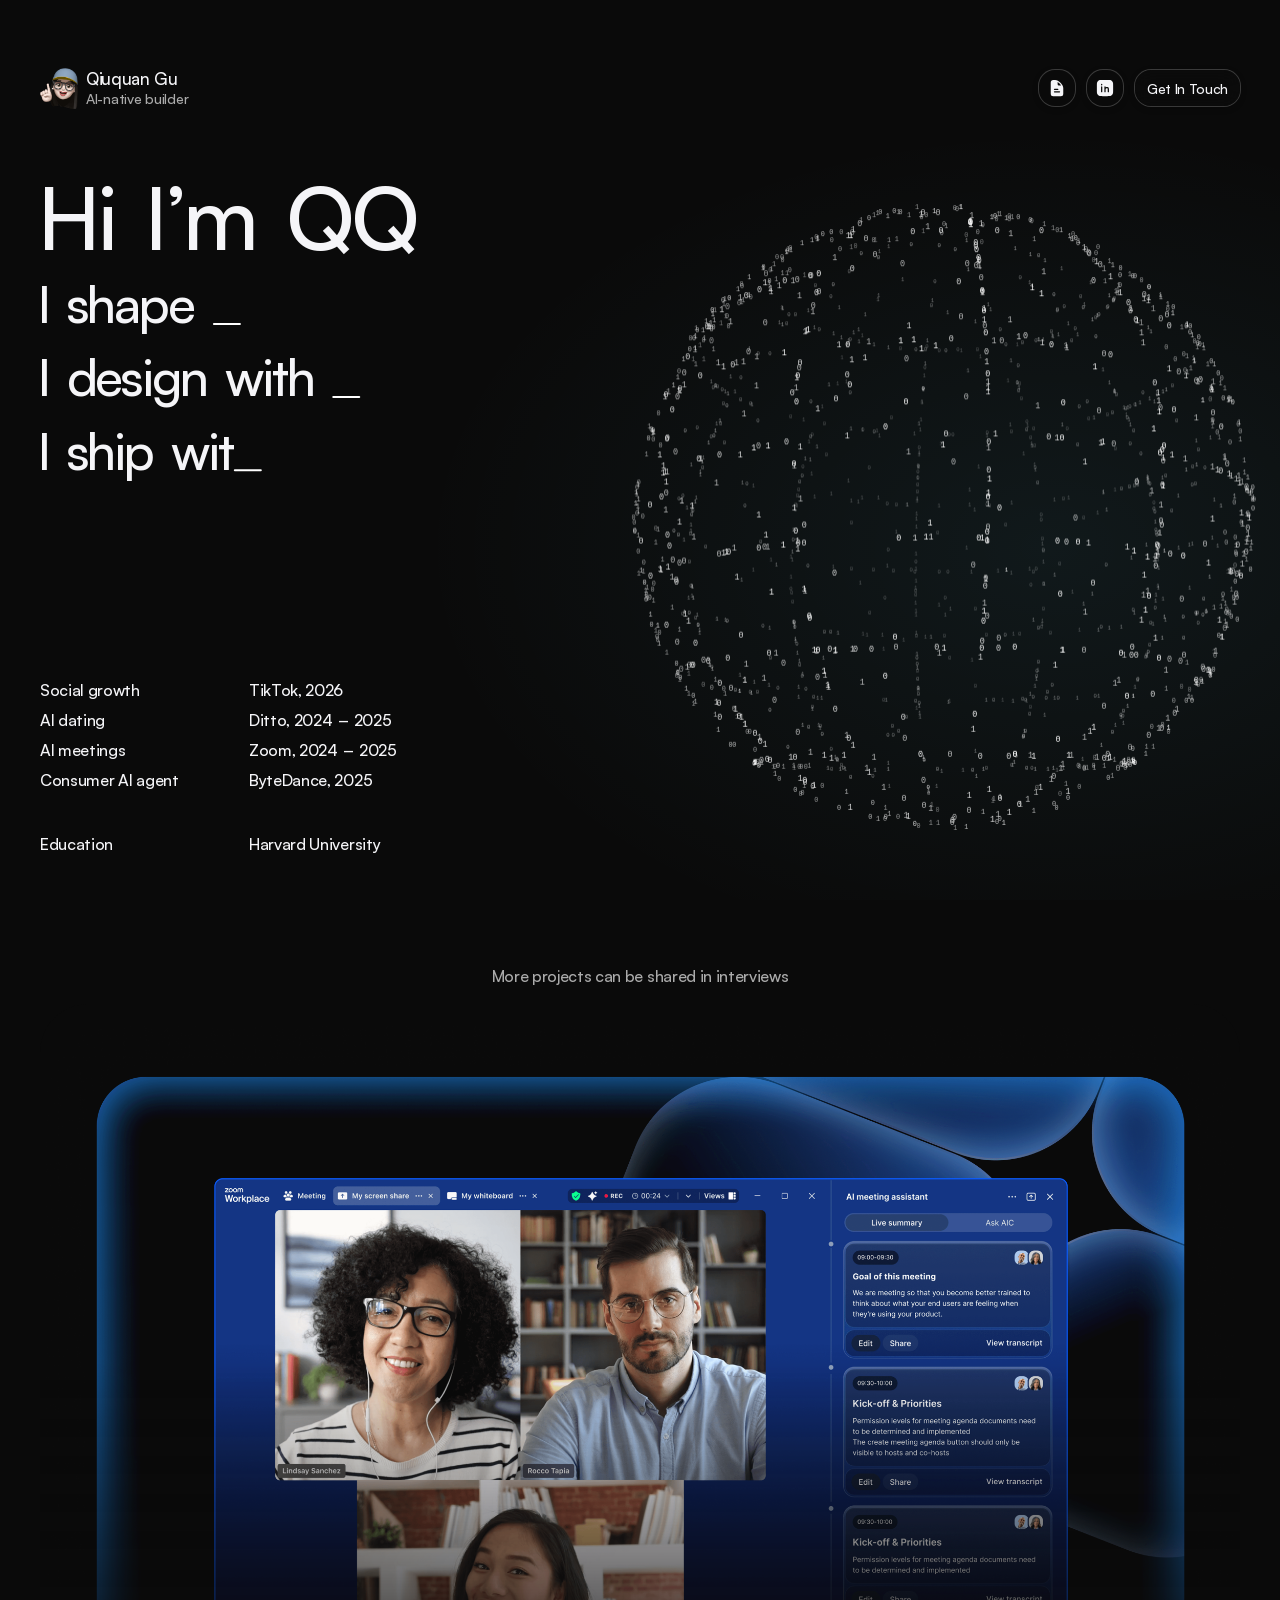
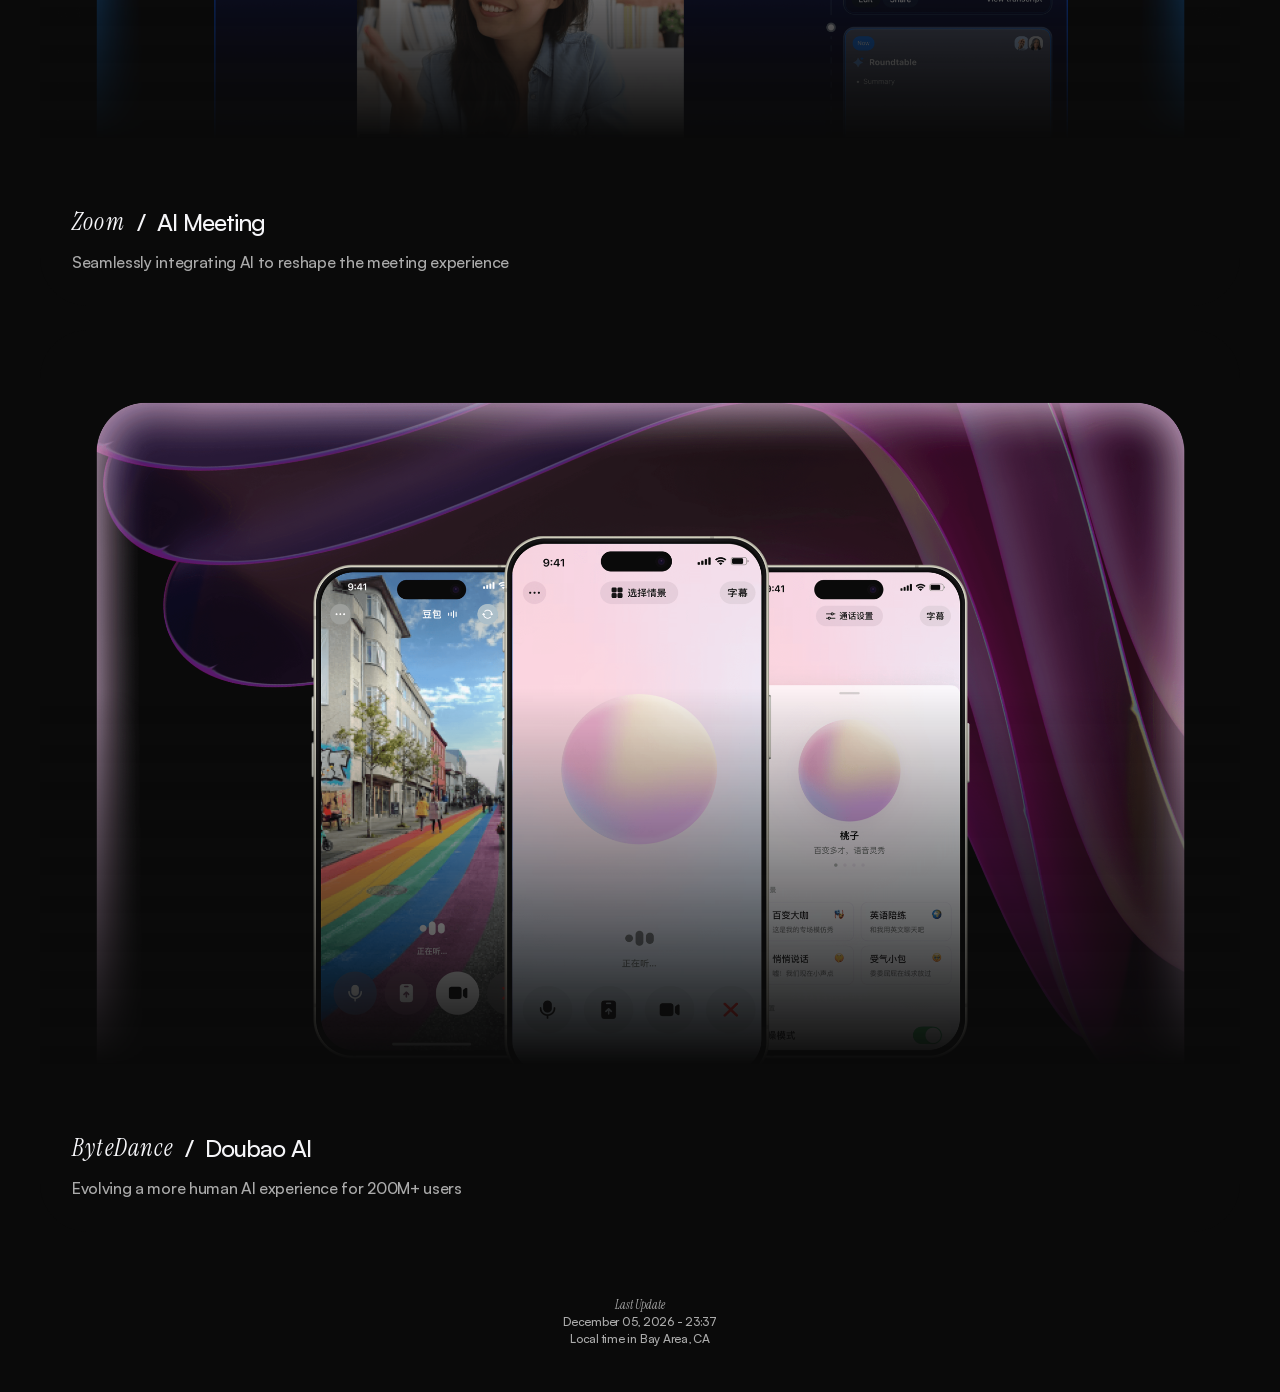
==== commit 4b4a2644: "Reel: soft per-word fade and blur instead of a clipping window, 20% faster, 12 languages per word Co" ====
--- a/qq-site/index.html
+++ b/qq-site/index.html
@@ -4,9 +4,9 @@
 <header class="cover" id="top">
   <h1 class="name" id="name" aria-label="Hi I’m QQ. I shape ambiguity. I design with taste. I ship with code.">
     <span class="ln">Hi I’m QQ</span>
-    <span class="ln">I shape <span class="ac" data-t="ambiguity" data-l="模糊性|曖昧さ|ambiguïté|모호함|ambigüedad|ambiguità|ambiguidade|belirsizlik|अस्पष्टता"></span></span>
-    <span class="ln">I design with <span class="ac" data-t="taste" data-l="品味|センス|goût|취향|gusto|Geschmack|gosto|zevk|रुचि"></span></span>
-    <span class="ln">I ship with <span class="ac" data-t="code" data-l="代码|コード|코드|код|código|codice|kod|कोड|โค้ด"></span></span>
+    <span class="ln">I shape <span class="ac" data-t="ambiguity" data-l="模糊性|曖昧さ|ambiguïté|모호함|ambigüedad|ambiguità|ambiguidade|belirsizlik|अस्पष्टता|Mehrdeutigkeit|неоднозначность|ความคลุมเครือ|ασάφεια"></span></span>
+    <span class="ln">I design with <span class="ac" data-t="taste" data-l="品味|センス|goût|취향|gusto|Geschmack|gosto|zevk|रुचि|вкус|รสนิยม|γούστο|smaak"></span></span>
+    <span class="ln">I ship with <span class="ac" data-t="code" data-l="代码|コード|코드|код|código|codice|kod|कोड|โค้ด|κώδικας|mã|Kode|kód"></span></span>
   </h1>
   <div class="c-left">
     <div class="cv">
@@ -46,7 +46,7 @@
 (function(){
   var root=document.getElementById('name');if(!root)return;
   var reduce=matchMedia('(prefers-reduced-motion:reduce)').matches;
-  var lines=[].slice.call(root.querySelectorAll('.ln')),seq=[],slots=[],timers=[],anims=[],raf=0;
+  var lines=[].slice.call(root.querySelectorAll('.ln')),seq=[],slots=[],timers=[],anims=[],raf2=[],raf=0;
   var caret=document.createElement('i');caret.className='caret2';root.appendChild(caret);
   lines.forEach(function(ln){
     [].slice.call(ln.childNodes).forEach(function(n){
@@ -107,24 +107,38 @@
     if(/[぀-ヿ㐀-鿿가-힯]/.test(t))return .82;
     if(/[ऀ-ॿ]/.test(t))return .84;
     if(/[฀-๿]/.test(t))return .84;
+    if(/[\u0370-\u04ff]/.test(t))return .92;   /* Greek and Cyrillic fall back to a system serif that sits a little taller */
     return 1;
   }
   /* each italic word is a vertical reel: the languages sit in one column that slides upward in a single motion,
      starting quickly and easing into English. Nothing stops on the way, so there is no dwell between languages. */
-  var REEL=[{off:0,dur:1600},{off:130,dur:1740},{off:260,dur:1880}],NF=8,REEL_EASE='cubic-bezier(.8,.8,.6,1)';   /* brisk from the first frame, steady through the middle, only the last word settles */
+  /* 12 languages per word. Speed is 20% above the previous reel, so with 1.5x the distance each reel runs 1.25x as long. */
+  var REEL=[{off:0,dur:2000},{off:130,dur:2175},{off:260,dur:2350}],NF=12,REEL_EASE='cubic-bezier(.8,.8,.6,1)';
   function startReel(s,si){
     var c=REEL[si%REEL.length],H=s.el.getBoundingClientRect().height||s.el.offsetHeight;
     var win=document.createElement('span'),strip=document.createElement('span');win.className='win';strip.className='strip';
     var list=[];for(var k=0;k<NF;k++)list.push(s.words[(k+si*3)%s.words.length]);list.push(s.en);
+    var its=[];
     list.forEach(function(w,i){
       var it=document.createElement('span'),tx=document.createElement('span');it.className='rw';it.style.height=H+'px';
       tx.textContent=w;tx.style.fontSize=(.97*scriptScale(w)).toFixed(3)+'em';tx.style.opacity=(i===list.length-1)?1:DIM;
-      it.appendChild(tx);strip.appendChild(it);
+      it.appendChild(tx);strip.appendChild(it);its.push(it);
     });
     win.appendChild(strip);s.el.appendChild(win);
-    win.animate([{opacity:0},{opacity:1}],{duration:200,fill:'forwards'});
+    win.animate([{opacity:0},{opacity:1}],{duration:160,fill:'forwards'});
     var a=strip.animate([{transform:'translateY(0)'},{transform:'translateY('+(-(list.length-1)*H)+'px)'}],{duration:c.dur,easing:REEL_EASE,fill:'forwards'});
     anims.push(a);
+    /* no hard window edge: every word fades and blurs by itself according to how far it is from the line it would rest on */
+    function soften(){
+      if(!win.isConnected)return;
+      var ty=new DOMMatrix(getComputedStyle(strip).transform).m42;
+      for(var k=0;k<its.length;k++){
+        var ad=Math.abs(k*H+ty)/H,o=Math.max(0,1-Math.pow(ad,1.5)),bl=Math.min(10,7*Math.pow(ad,1.25)),st=its[k].style;
+        st.opacity=o.toFixed(3);st.visibility=o<.01?'hidden':'visible';st.filter=bl>.2?'blur('+bl.toFixed(1)+'px)':'none';
+      }
+      raf2.push(requestAnimationFrame(soften));
+    }
+    soften();
     a.onfinish=function(){                /* hand over to the plain English word so the settled state is exactly the old one */
       setWord(s,s.en);s.aw.style.opacity=1;win.remove();s.el.classList.add('fin');
     };
@@ -153,7 +167,7 @@
     last=null;                                                  /* the moving caret hides: only the parked one stays */
   }
   function reset(){
-    timers.forEach(clearTimeout);timers=[];anims.forEach(function(a){try{a.onfinish=null;a.cancel()}catch(e){}});anims=[];cancelAnimationFrame(raf);last=null;
+    timers.forEach(clearTimeout);timers=[];anims.forEach(function(a){try{a.onfinish=null;a.cancel()}catch(e){}});anims=[];raf2.forEach(cancelAnimationFrame);raf2=[];cancelAnimationFrame(raf);last=null;
     seq.forEach(function(it){if(it.k==='ch')it.el.classList.remove('on')});
     slots.forEach(function(s){[].slice.call(s.el.querySelectorAll('.win')).forEach(function(e){e.remove()});freshAw(s);s.aw.style.opacity=0;s.el.classList.remove('fin');s.ph.classList.remove('show')});
     caret.style.opacity=0;caret.classList.remove('blink');
--- a/qq-site/style.css
+++ b/qq-site/style.css
@@ -470,8 +470,7 @@
 .cv-k.g,.cv .row.g{margin-top:34px}
 
 /* italic words as vertical reels: a window one line tall (with room above and below for the fade) over a column of languages */
-.name .win{position:absolute;left:-.2em;right:-.2em;top:-.16em;bottom:-.16em;overflow:hidden;pointer-events:none;
-  -webkit-mask-image:linear-gradient(to bottom,transparent 0,#000 10.5%,#000 89.5%,transparent 100%);mask-image:linear-gradient(to bottom,transparent 0,#000 10.5%,#000 89.5%,transparent 100%)}
+.name .win{position:absolute;left:-.2em;right:-.2em;top:-.16em;bottom:-.16em;pointer-events:none}   /* no clipping and no mask: words fade and blur themselves */
 .name .strip{position:absolute;left:.2em;top:.16em;display:flex;flex-direction:column;will-change:transform}
 .name .rw{display:flex;align-items:flex-end;white-space:nowrap}
 .name .rw span{display:block;line-height:1;font-family:var(--serif),"Songti SC","Noto Serif CJK SC","Hiragino Mincho ProN","Apple SD Gothic Neo",serif;font-style:italic;font-weight:400;letter-spacing:normal}
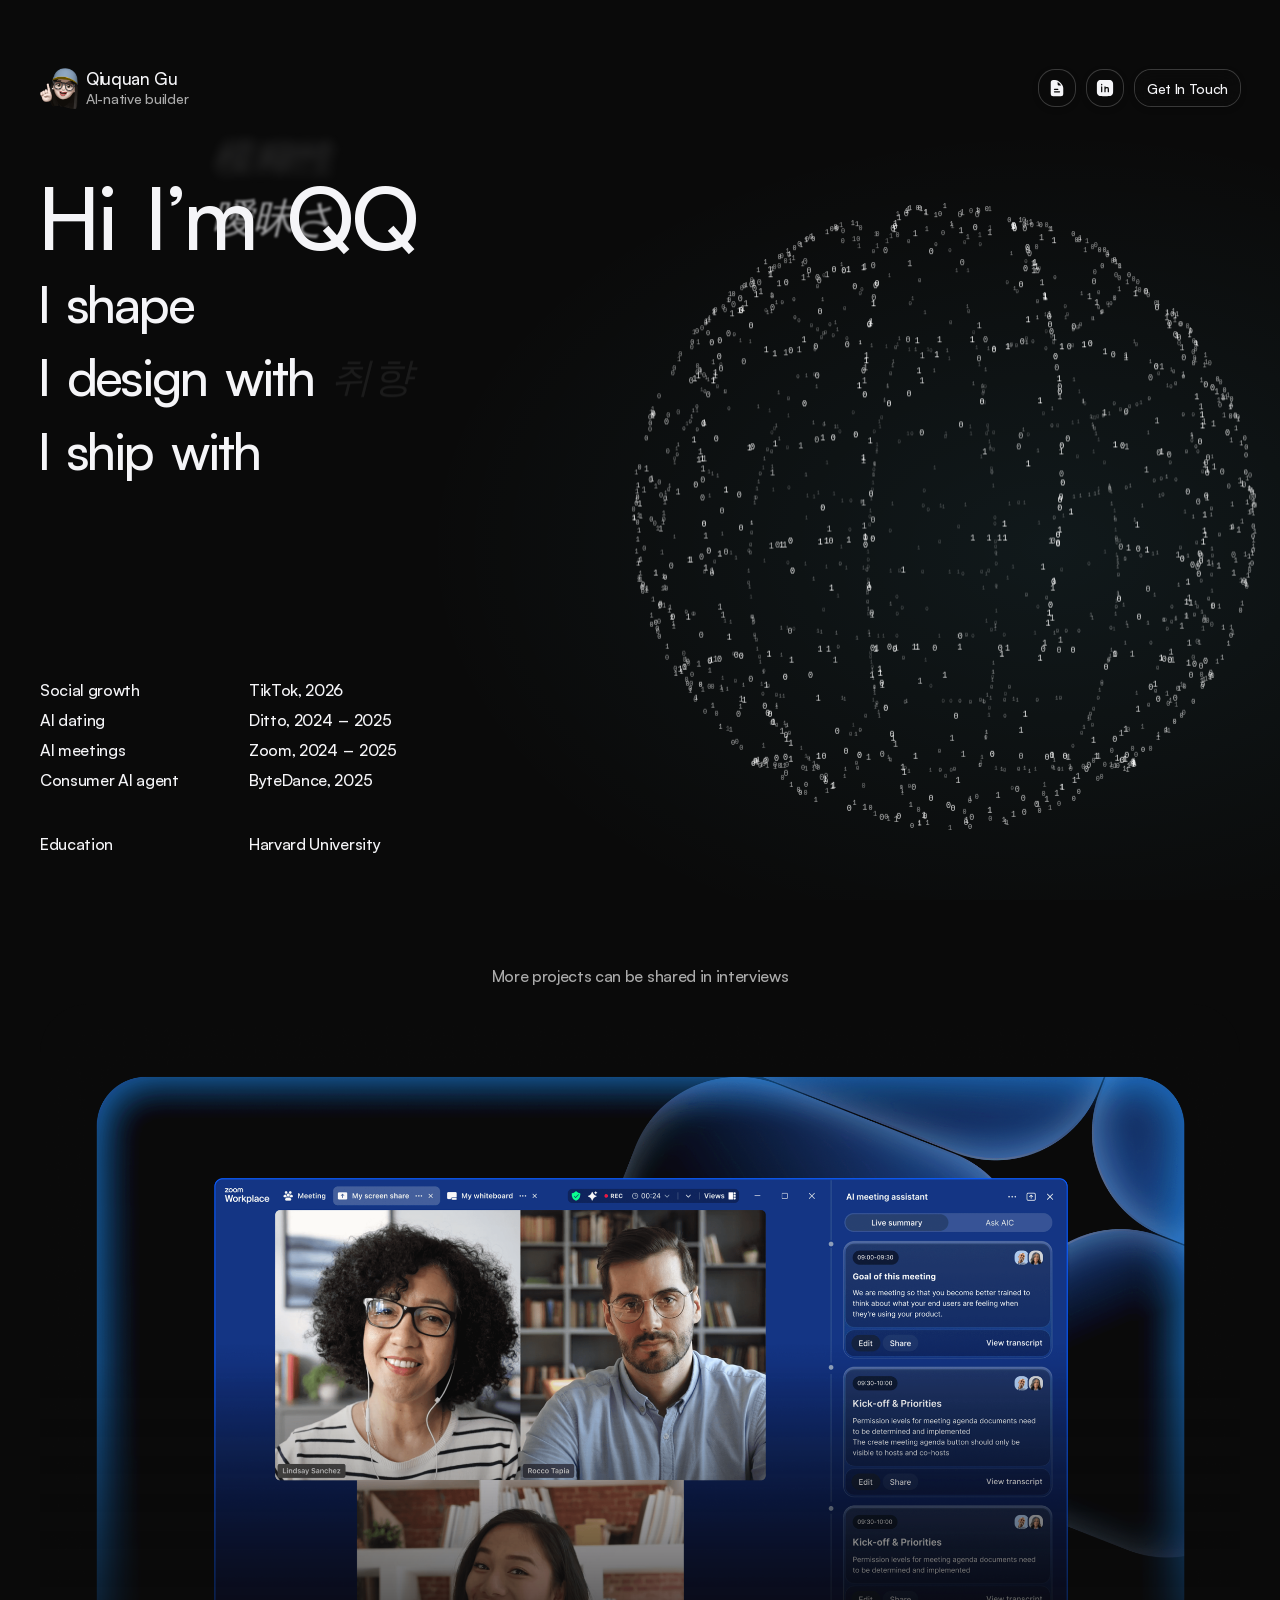
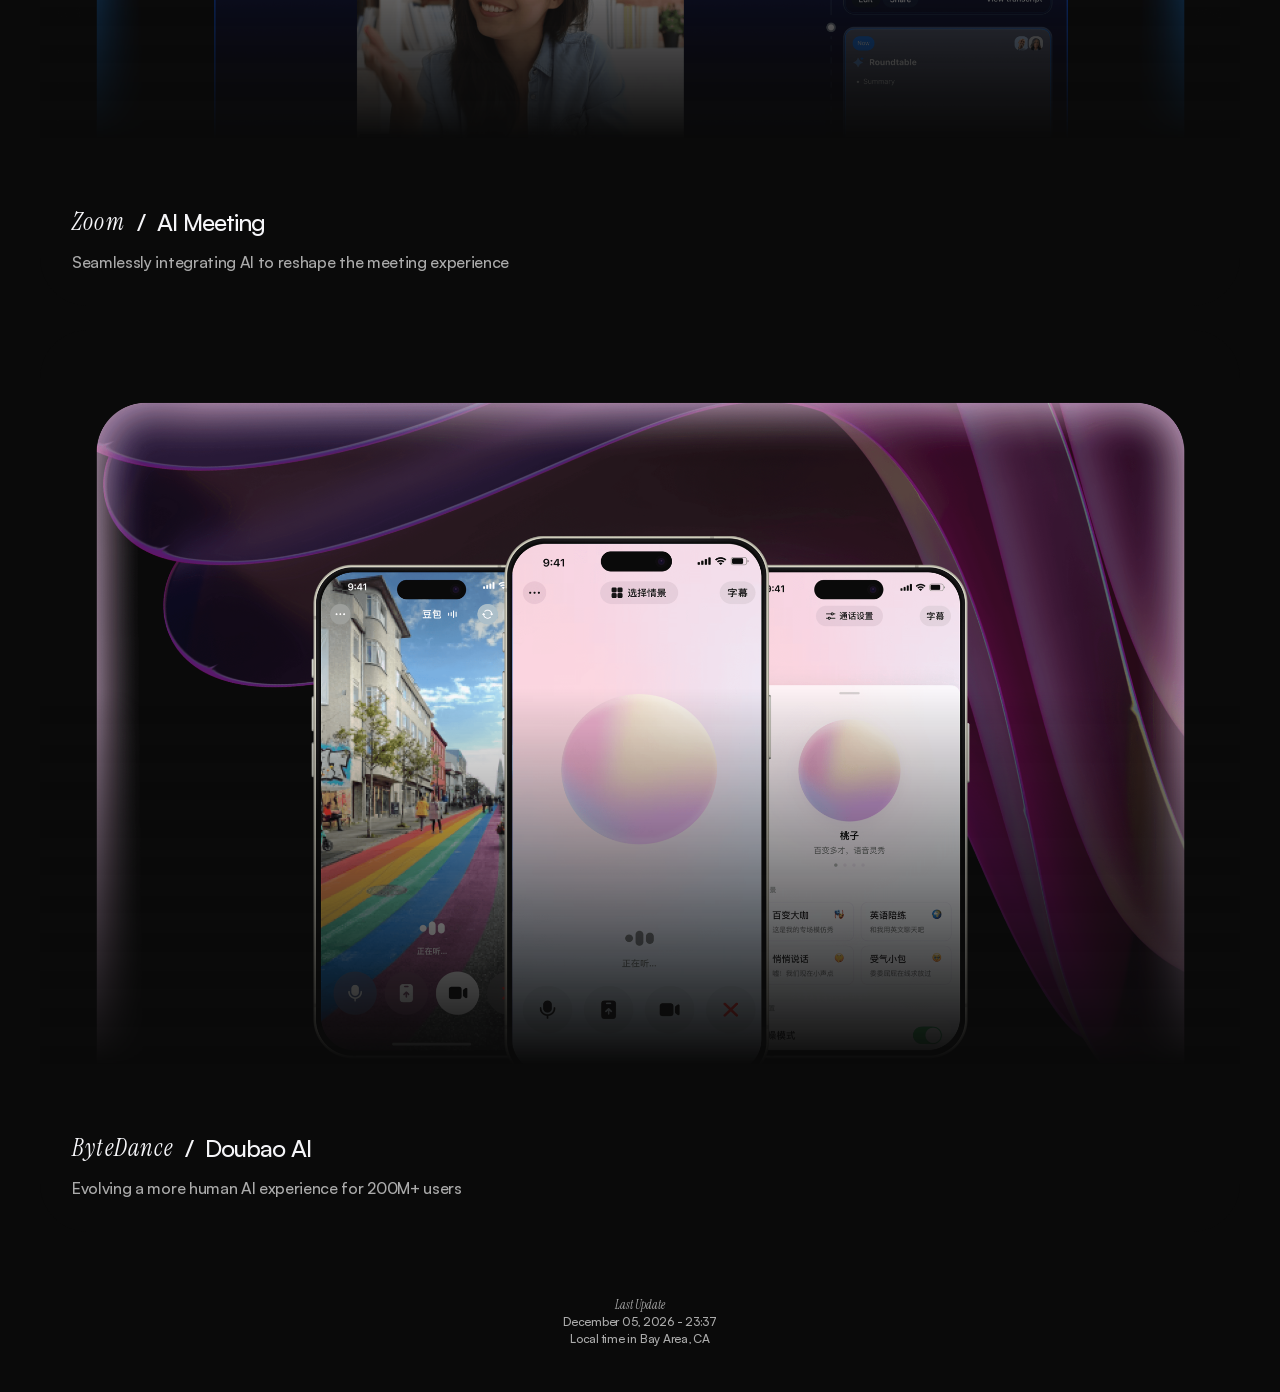
==== commit 6232618d: "Reel: near-constant cruise speed then one deceleration; English rests 0.3s before the next step Co-A" ====
--- a/qq-site/index.html
+++ b/qq-site/index.html
@@ -126,7 +126,9 @@
     });
     win.appendChild(strip);s.el.appendChild(win);
     win.animate([{opacity:0},{opacity:1}],{duration:160,fill:'forwards'});
-    var a=strip.animate([{transform:'translateY(0)'},{transform:'translateY('+(-(list.length-1)*H)+'px)'}],{duration:c.dur,easing:REEL_EASE,fill:'forwards'});
+    var T=(list.length-1)*H;
+    /* constant speed for the first 74% of the time (88% of the distance), then one smooth deceleration onto English: little speed variation */
+    var a=strip.animate([{transform:'translateY(0)',easing:'linear'},{offset:.74,transform:'translateY('+(-.88*T)+'px)',easing:'cubic-bezier(.3,.77,.55,1)'},{transform:'translateY('+(-T)+'px)'}],{duration:c.dur,easing:'linear',fill:'forwards'});
     anims.push(a);
     /* no hard window edge: every word fades and blurs by itself according to how far it is from the line it would rest on */
     function soften(){
@@ -208,7 +210,7 @@
 (function(){
   var cv=document.getElementById('bits');if(!cv)return;
   var ctx=cv.getContext('2d'),reduce=matchMedia('(prefers-reduced-motion:reduce)').matches;
-  var N=1700,padX=0,padY=0,bw=1,bh=1,W=0,H=0,dpr=1,ar=1.2,A,B,C,D,ch,ox,oy,rg,Sp,mx=-999,my=-999,last=0,yaw=0,prev=performance.now(),t0=prev,introDone=false,tIntro=0,spin=0,spin0=0,spinEnd=0,morphInit=false,TB=.42,OM=1.0;
+  var N=1700,padX=0,padY=0,bw=1,bh=1,W=0,H=0,dpr=1,ar=1.2,A,B,C,D,ch,ox,oy,rg,Sp,mx=-999,my=-999,last=0,yaw=0,prev=performance.now(),t0=prev,introDone=false,tIntro=0,tFin=0,ENGLISH_HOLD=300,spin=0,spin0=0,spinEnd=0,morphInit=false,TB=.42,OM=1.0;
   function rng(seed){return function(){seed|=0;seed=seed+0x6D2B79F5|0;var t=Math.imul(seed^seed>>>15,1|seed);t=t+Math.imul(t^t>>>7,61|t)^t;return((t^t>>>14)>>>0)/4294967296}}
   function build(){
     var r=rng(7),i;A=new Float32Array(N*3);B=new Float32Array(N*3);C=new Float32Array(N*3);D=new Float32Array(N);ch=new Uint8Array(N);ox=new Float32Array(N);oy=new Float32Array(N);
@@ -309,7 +311,7 @@
     if(reduce)return {from:0,to:0,m:0};
     if(!introDone){
       /* wait for all three italic words on the left to land on English */
-      if(document.querySelectorAll('#name .ac.fin').length>=3&&now-t0>1200){introDone=true;tIntro=now}
+      if(document.querySelectorAll('#name .ac.fin').length>=3&&now-t0>1200){if(!tFin)tFin=now;if(now-tFin>=ENGLISH_HOLD){introDone=true;tIntro=now}else return {intro:true,m:0}}
       else return {intro:true,m:0};
     }
     var B_=window.BITS,HOLD_A=B_.hold,HOLD_B=B_.hold,MORPH=B_.morph;
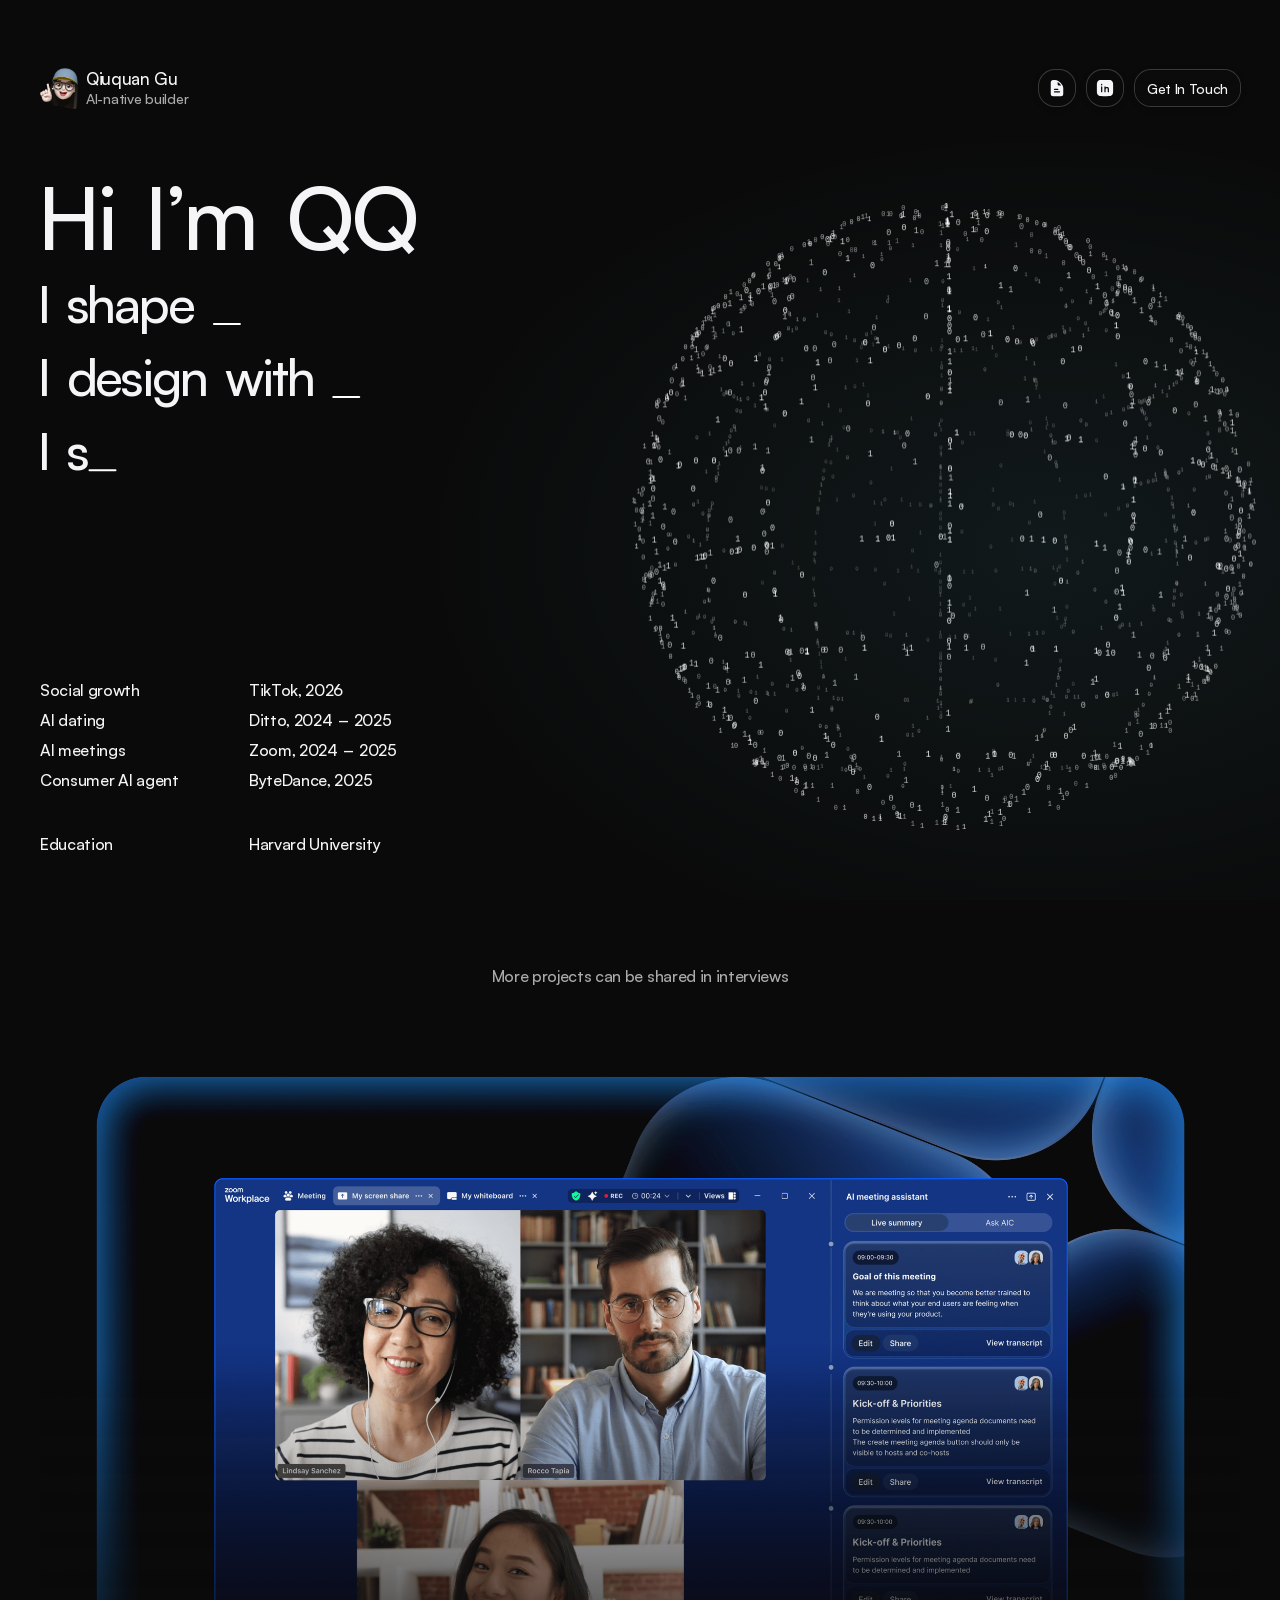
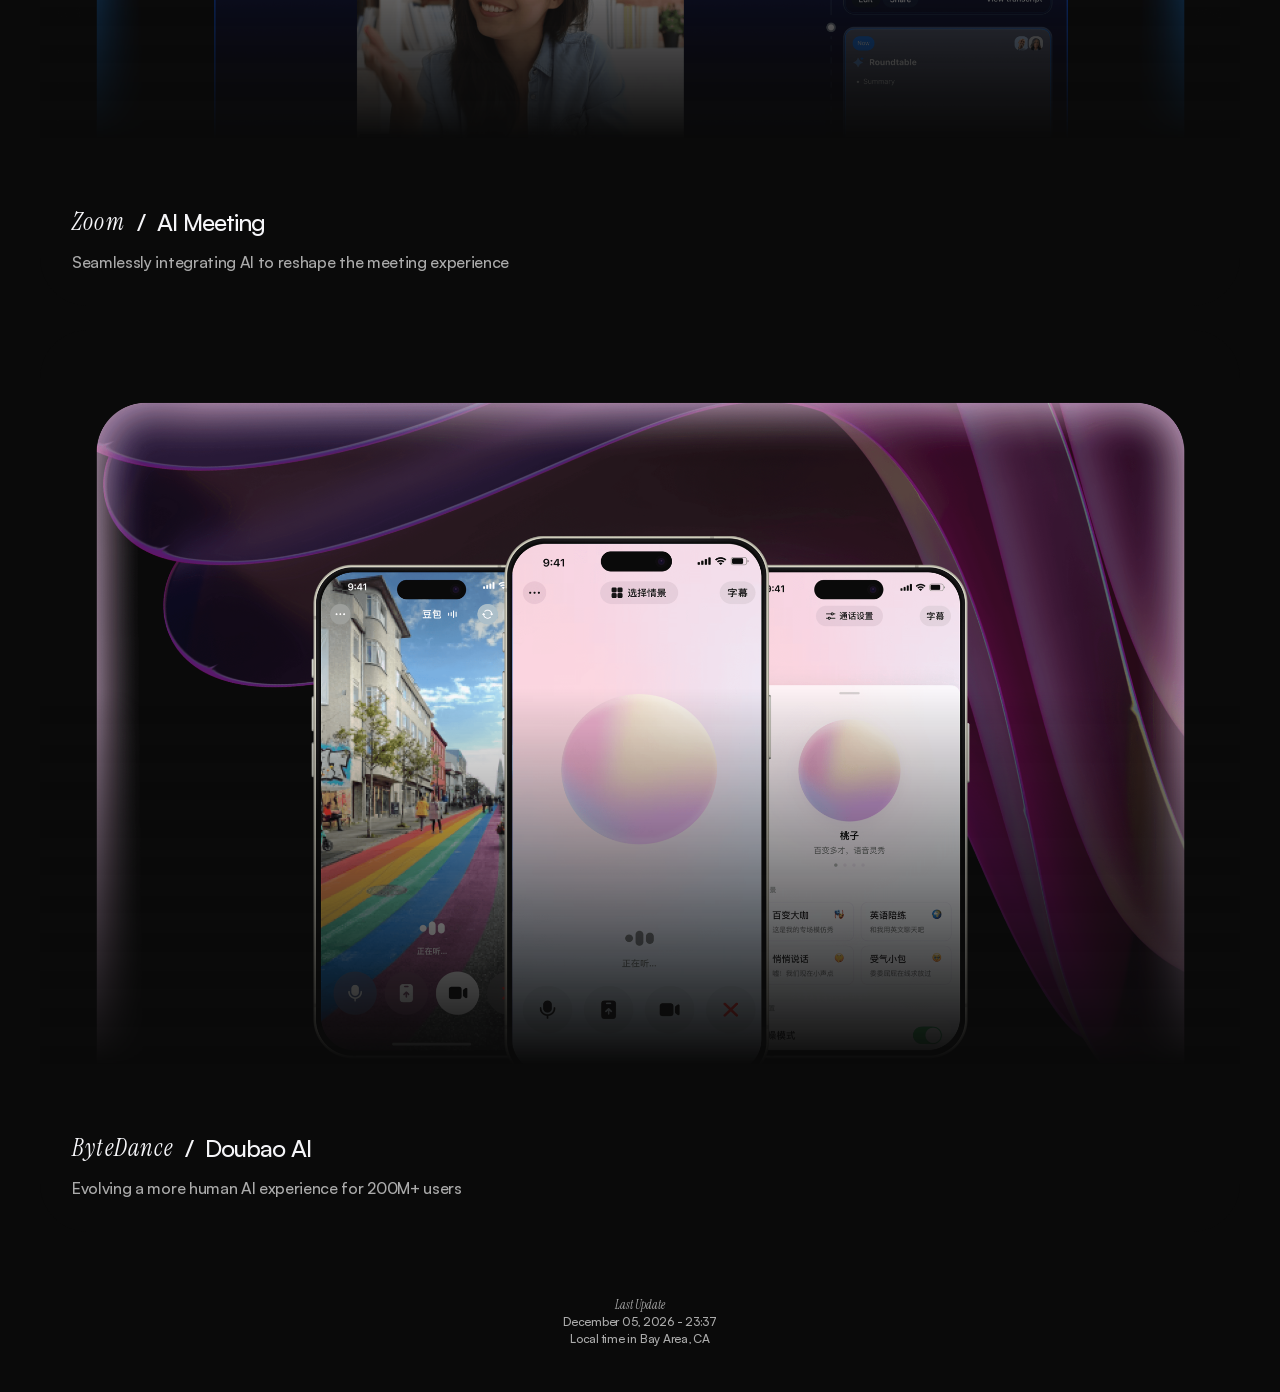
==== commit 7250251c: "Headline roll: short overlapping hops as the new default, with keys 1-3 to compare styles (preview o" ====
--- a/qq-site/index.html
+++ b/qq-site/index.html
@@ -145,13 +145,47 @@
       setWord(s,s.en);s.aw.style.opacity=1;win.remove();s.el.classList.add('fin');
     };
   }
-  /* the three words start a beat apart, so they never move in lockstep */
+  /* ---- short hop: a new word slides up half a line while the old one slides away, overlapping, so it reads as one rolling motion ---- */
+  var HOP_EASE='cubic-bezier(.3,.6,.4,1)';
+  function hop(s,text,gap,final,land){
+    var old=s.aw,nw=document.createElement('span');nw.className='aw';nw.textContent=text;
+    nw.style.fontSize=(.97*scriptScale(text)).toFixed(3)+'em';s.el.appendChild(nw);
+    var dur=final?land:Math.round(gap*1.3),tgt=final?1:DIM,rise=final?'.6em':'.5em';
+    nw._o=tgt;
+    var a1=nw.animate([{opacity:0,transform:'translateY('+rise+')',filter:'blur(2.5px)'},{opacity:tgt,transform:'translateY(0)',filter:'blur(0)'}],{duration:dur,easing:final?'cubic-bezier(.2,.8,.2,1)':HOP_EASE,fill:'forwards'});
+    anims.push(a1);
+    if(old&&old.textContent){
+      var a2=old.animate([{opacity:old._o||1,transform:'translateY(0)',filter:'blur(0)'},{opacity:0,transform:'translateY(-.5em)',filter:'blur(2.5px)'}],{duration:Math.round(dur*.8),easing:HOP_EASE,fill:'forwards'});
+      anims.push(a2);a2.onfinish=function(){old.remove()};
+    }else if(old){old.remove()}
+    s.aw=nw;
+  }
+  var VARIANTS={
+    1:{type:'reel'},
+    2:{type:'hop',nf:12,g0:115,g1:175,stagger:90,land:420},
+    3:{type:'hop',nf:6,g0:130,g1:200,seq:true,land:420}
+  };
+  window.ROLL=window.ROLL||{v:2};
   function startCycles(t0){
+    var V=VARIANTS[window.ROLL.v]||VARIANTS[2],tEndPrev=t0;
     slots.forEach(function(s,si){
       s.el.classList.remove('fin');
-      later((function(s,si){return function(){startReel(s,si)}})(s,si),t0+REEL[si%REEL.length].off);
+      if(V.type==='reel'){later((function(s,si){return function(){startReel(s,si)}})(s,si),t0+REEL[si%REEL.length].off);return}
+      var t=V.seq?tEndPrev:t0+si*V.stagger;
+      for(var k=0;k<V.nf;k++){
+        var gap=V.g0+(V.g1-V.g0)*Math.pow(k/Math.max(1,V.nf-1),2);
+        later((function(s,w,g){return function(){hop(s,w,g,false,0)}})(s,s.words[(k+si*3)%s.words.length],gap),t);
+        t+=gap;
+      }
+      later((function(s){return function(){hop(s,s.en,0,true,V.land)}})(s),t);
+      later((function(s){return function(){s.el.classList.add('fin')}})(s),t+V.land);
+      tEndPrev=t+V.land*.6;
     });
   }
+  /* preview only: press 1, 2 or 3 to replay the headline with another rolling style (remove before launch) */
+  addEventListener('keydown',function(e){
+    if(e.metaKey||e.ctrlKey||e.altKey)return;var k=e.key;if(k==='1'||k==='2'||k==='3'){window.ROLL.v=+k;run()}
+  });
   var last=null;
   function place(){
     if(last){
